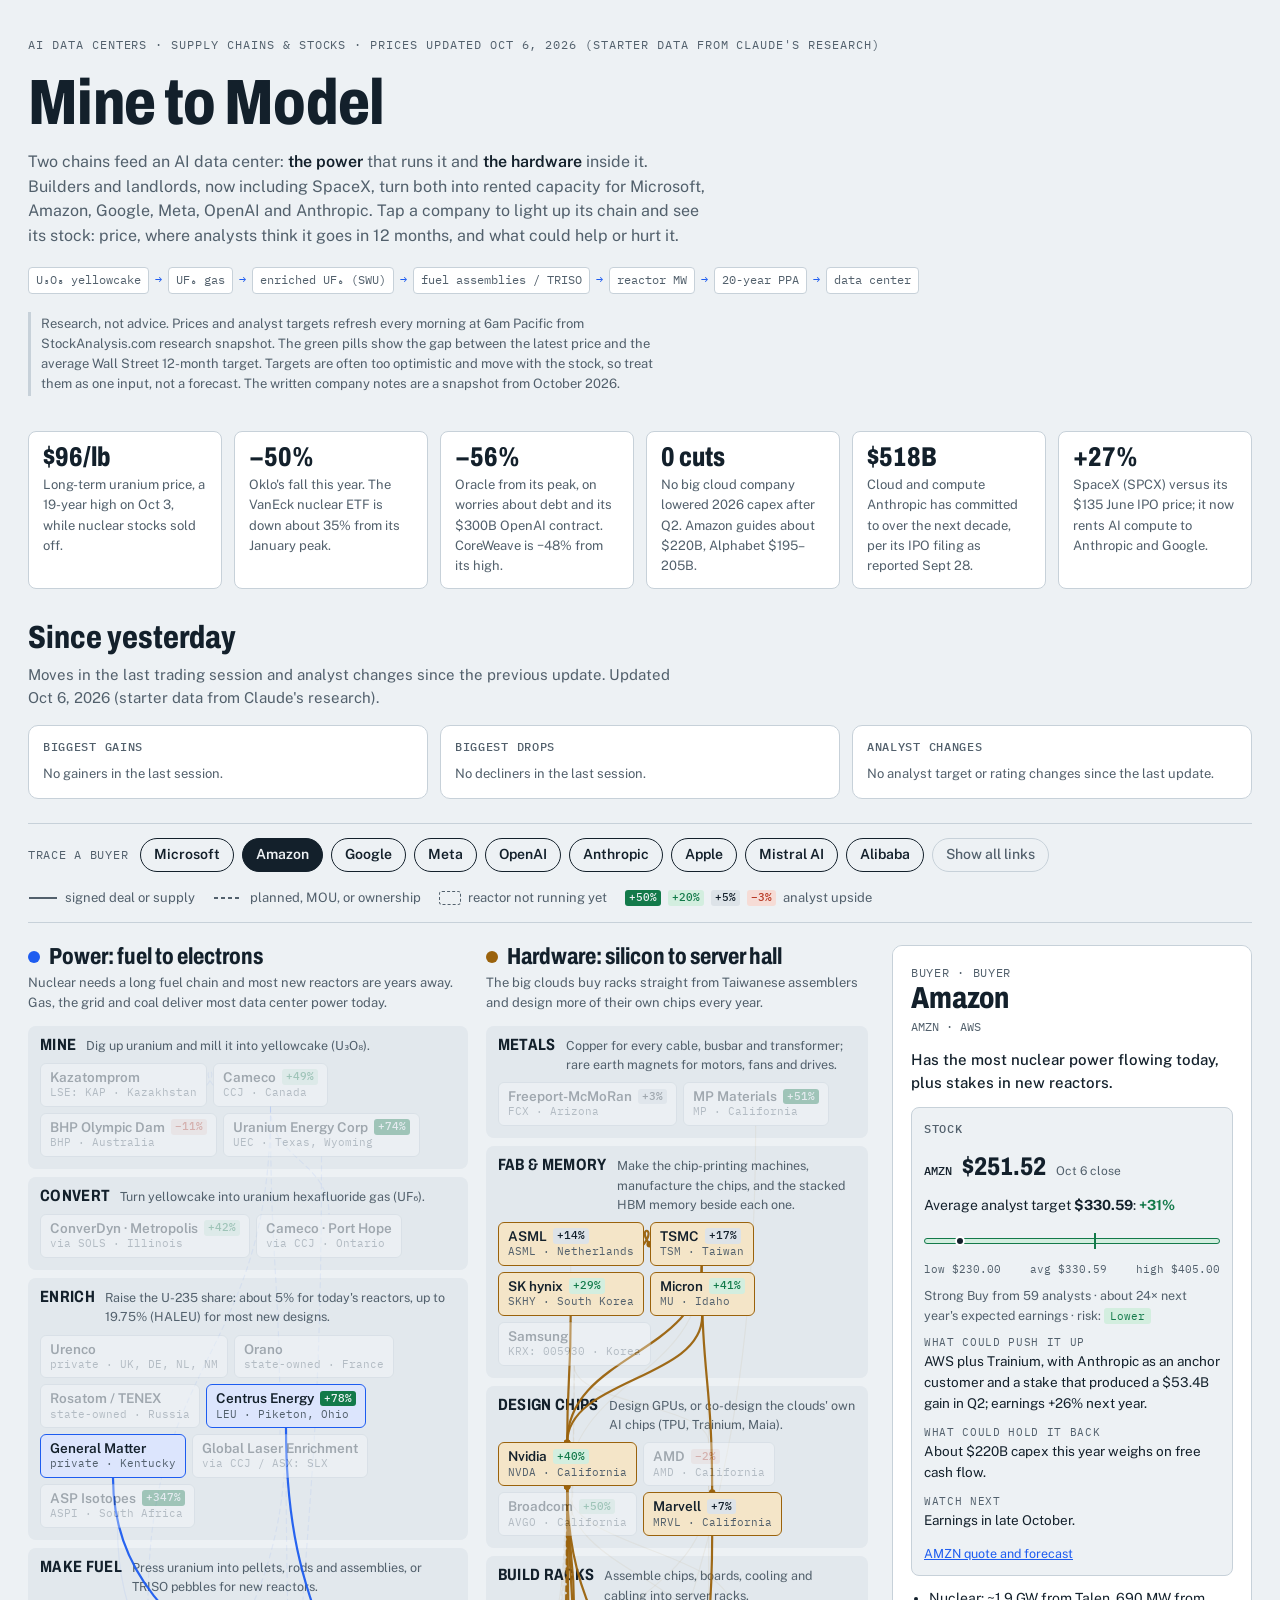
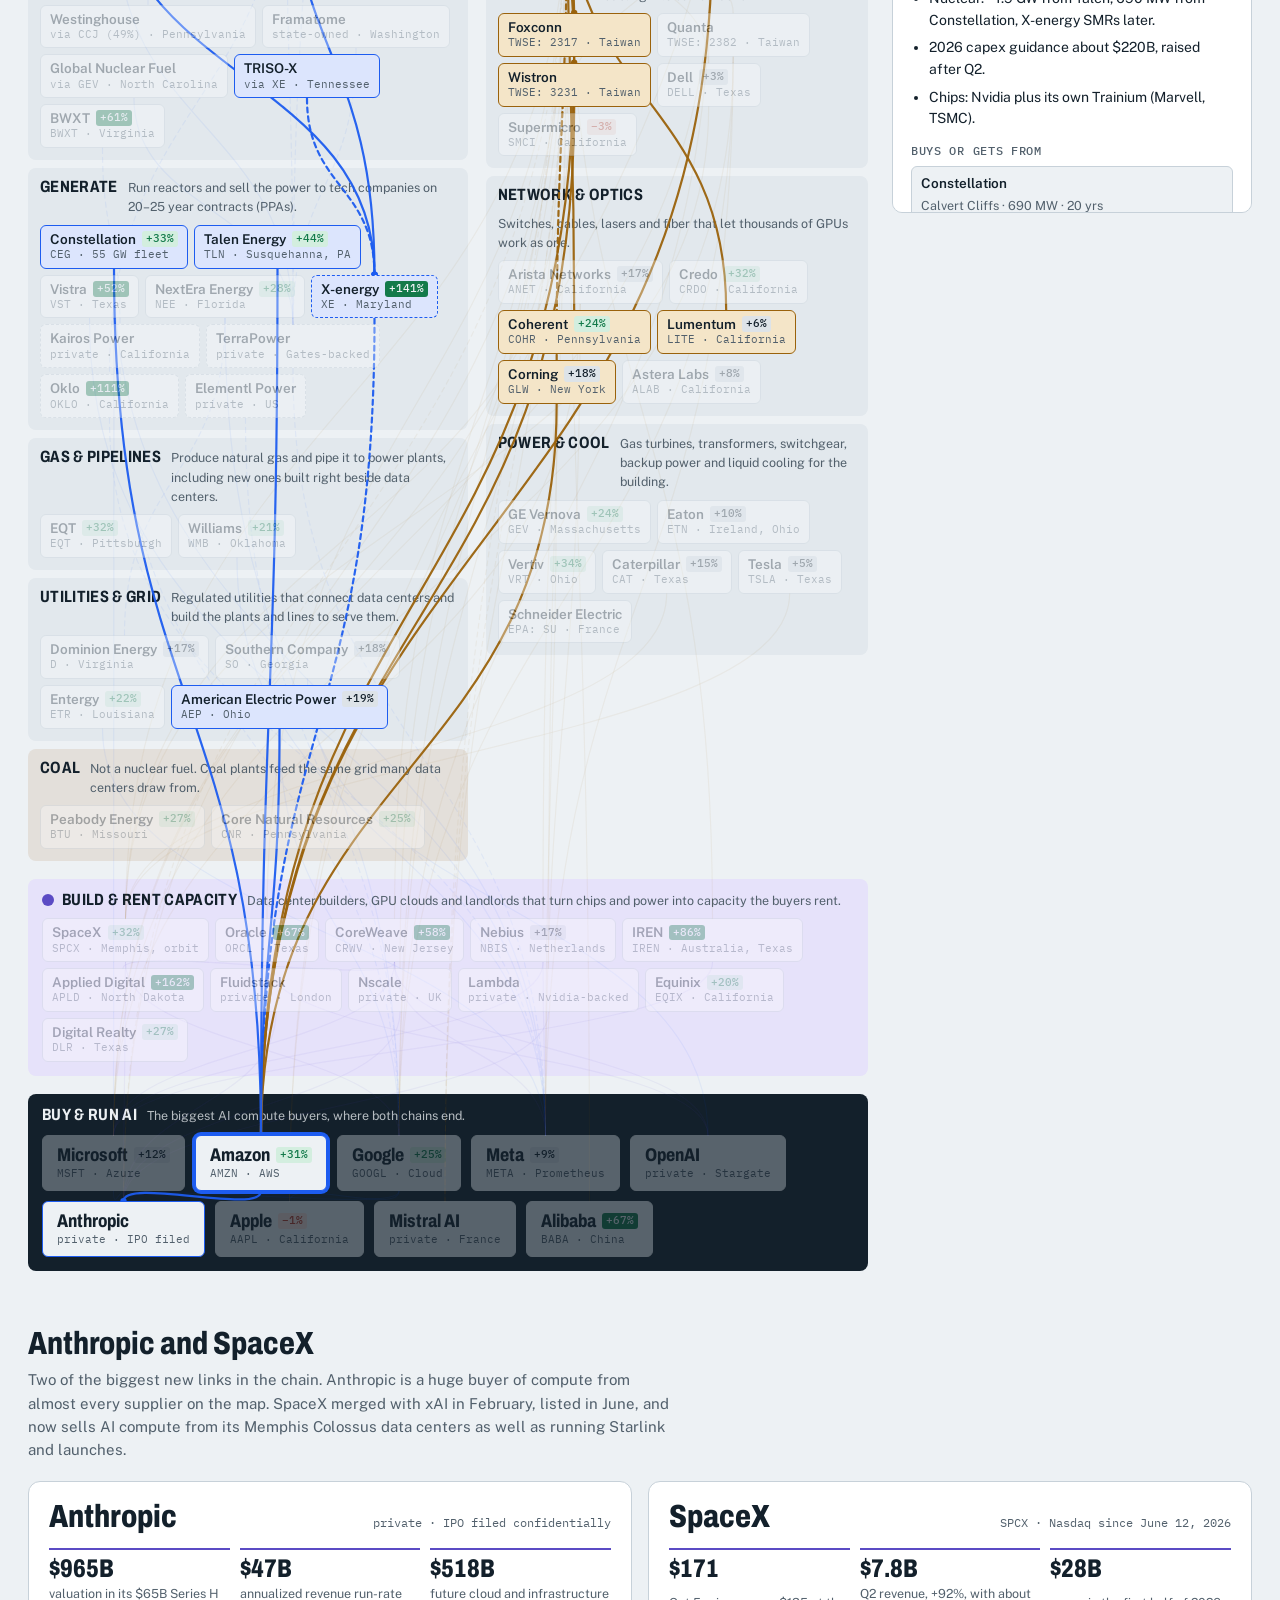
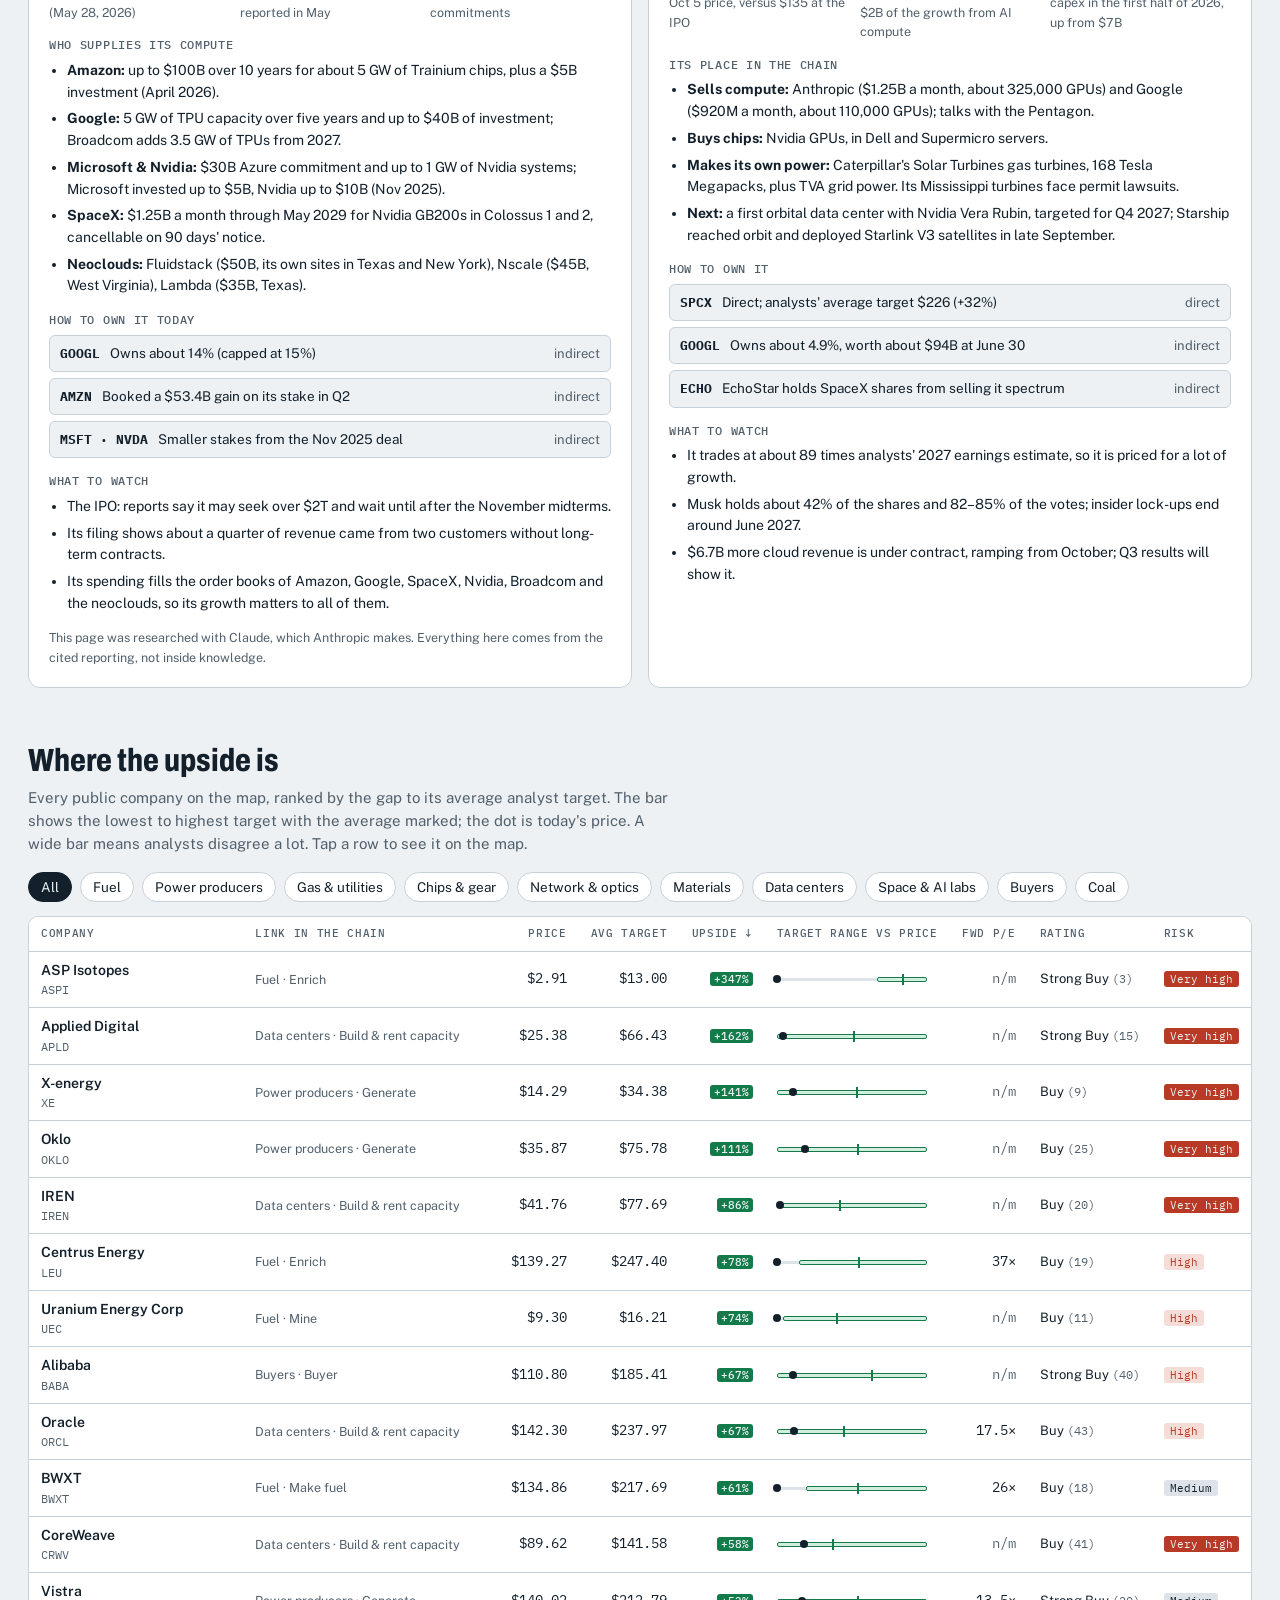
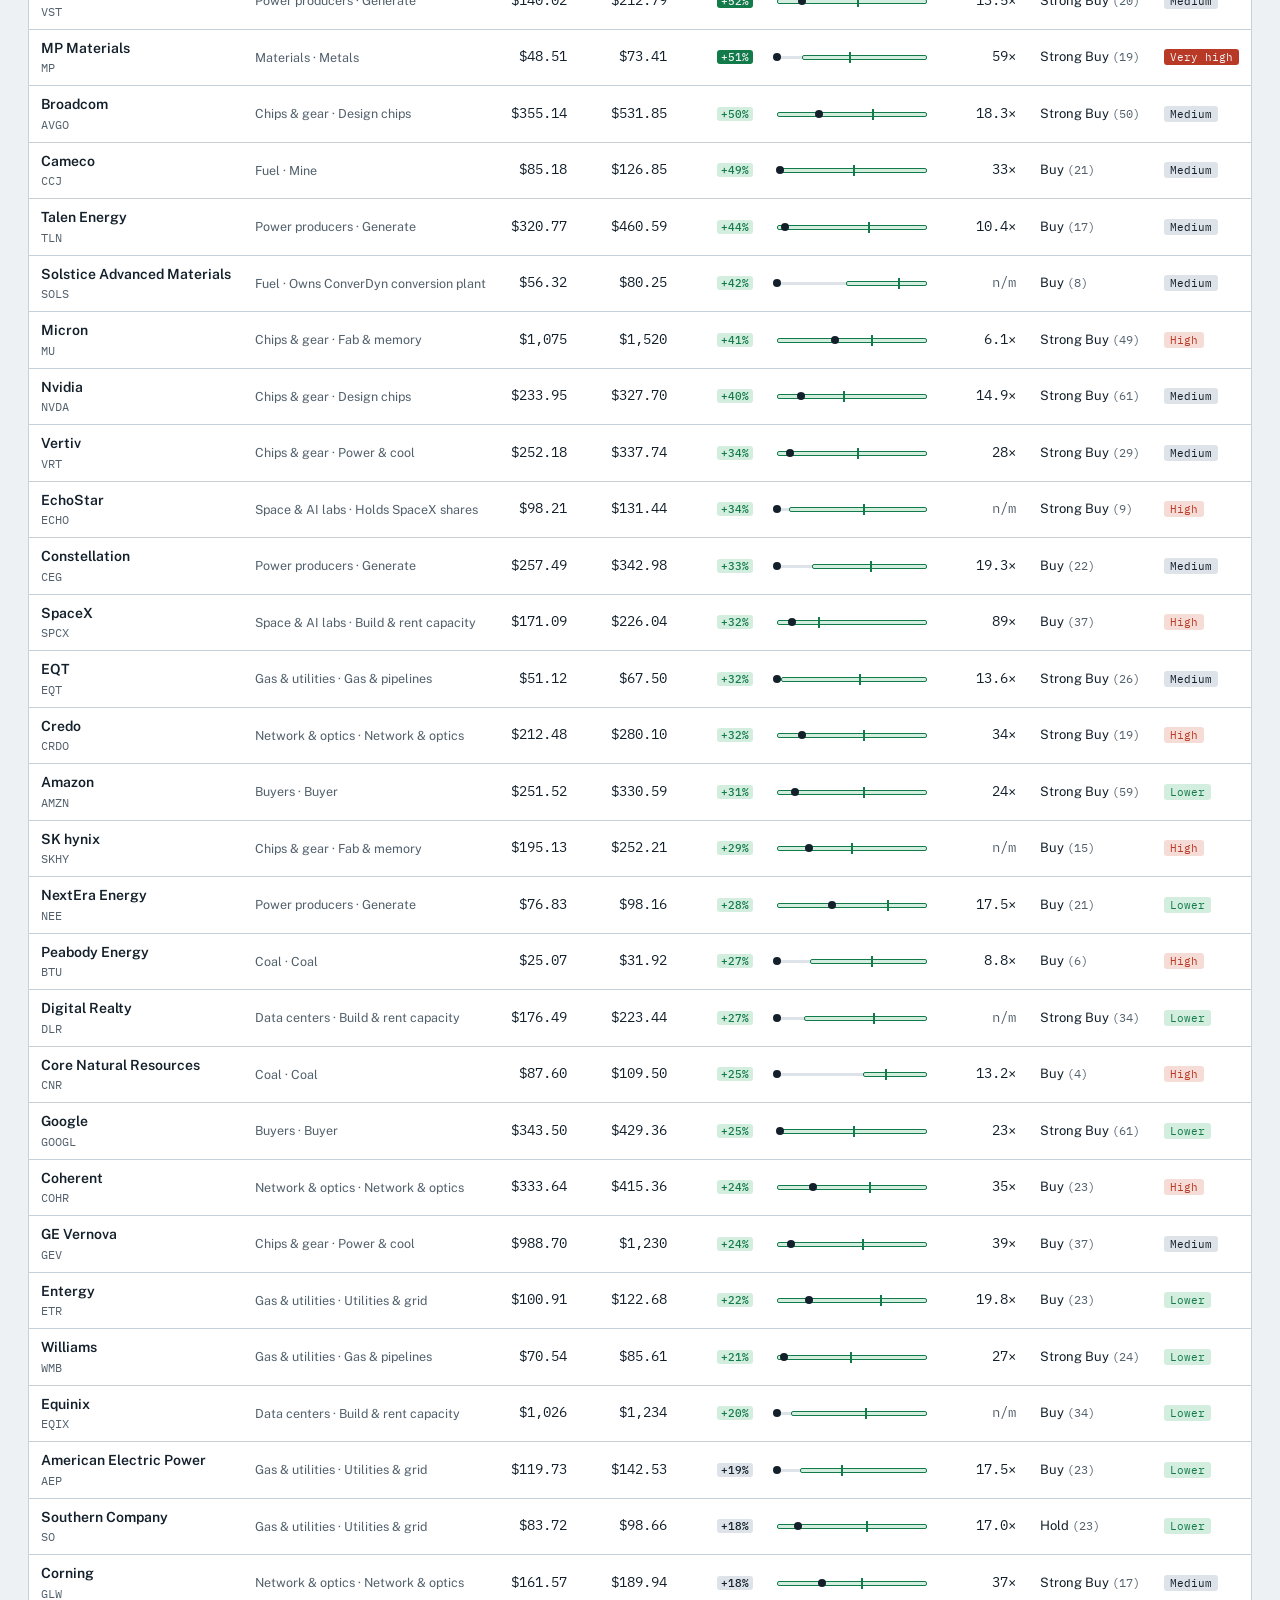
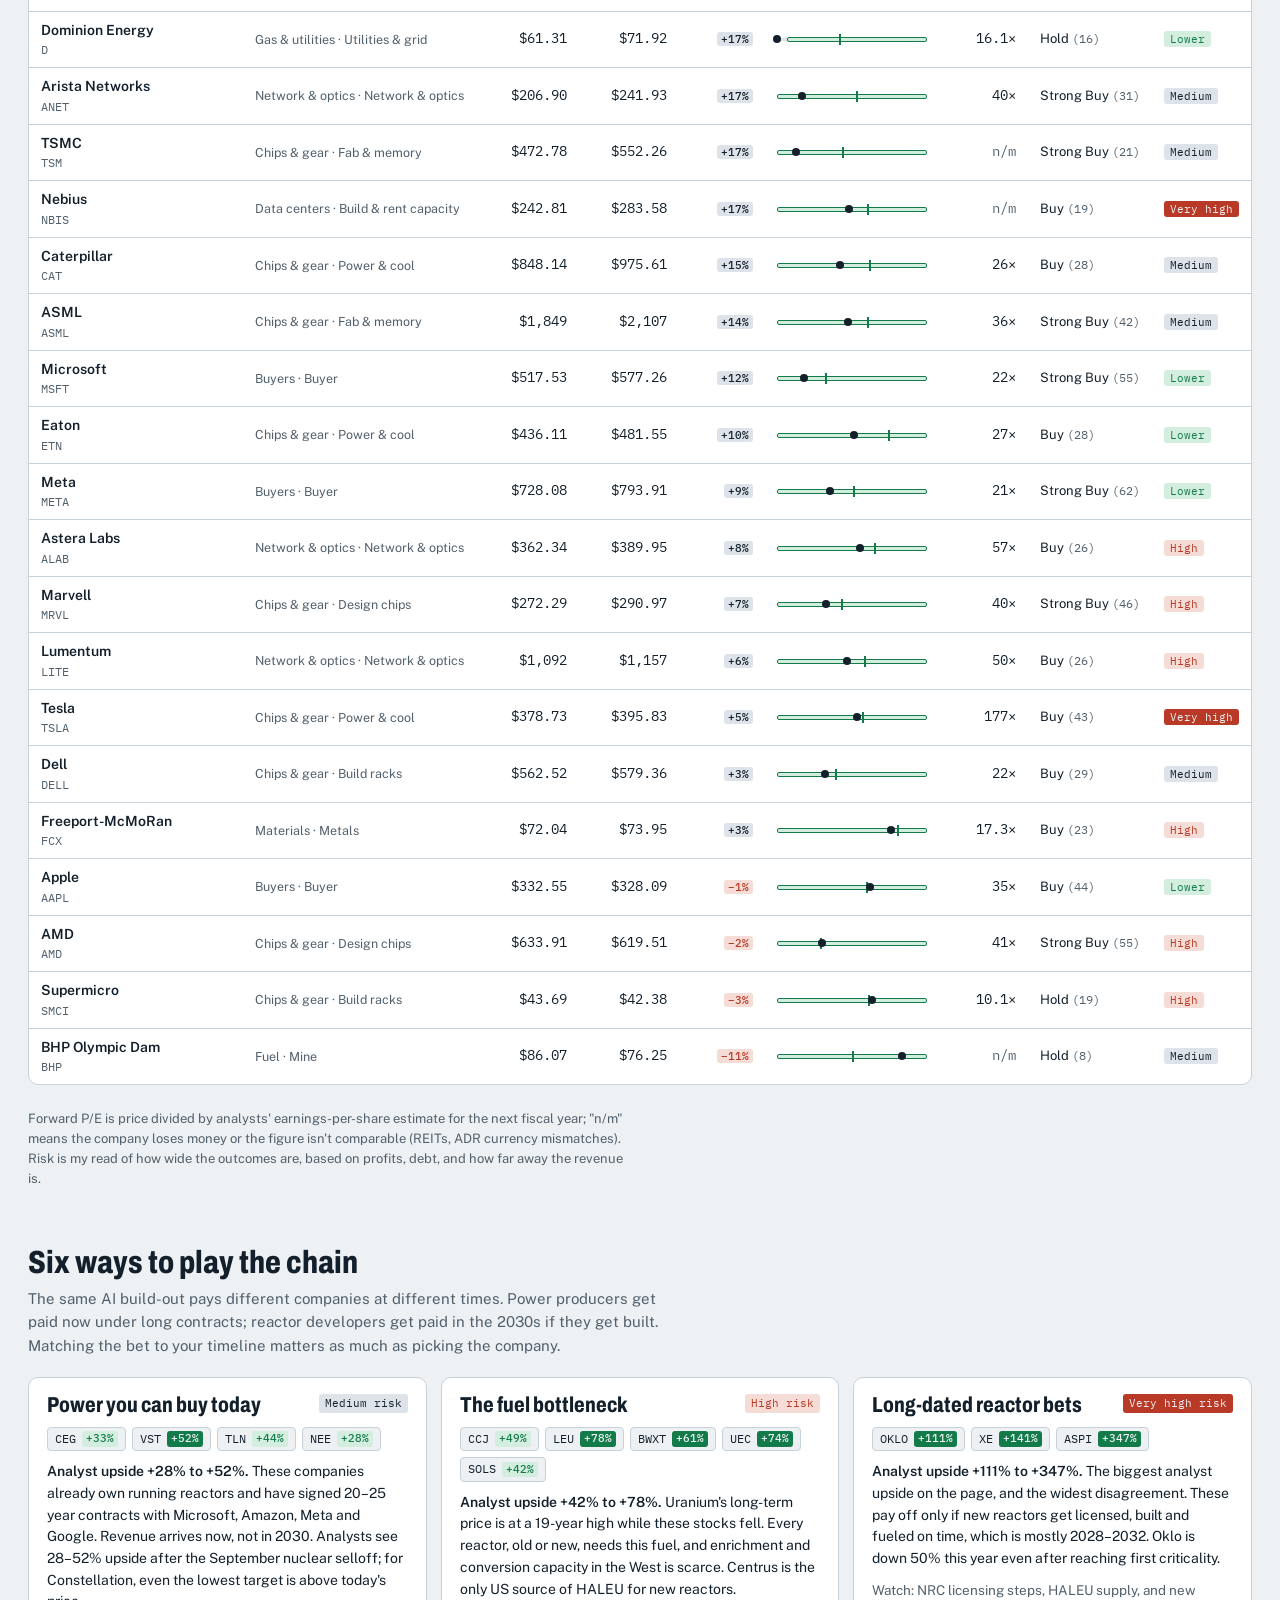
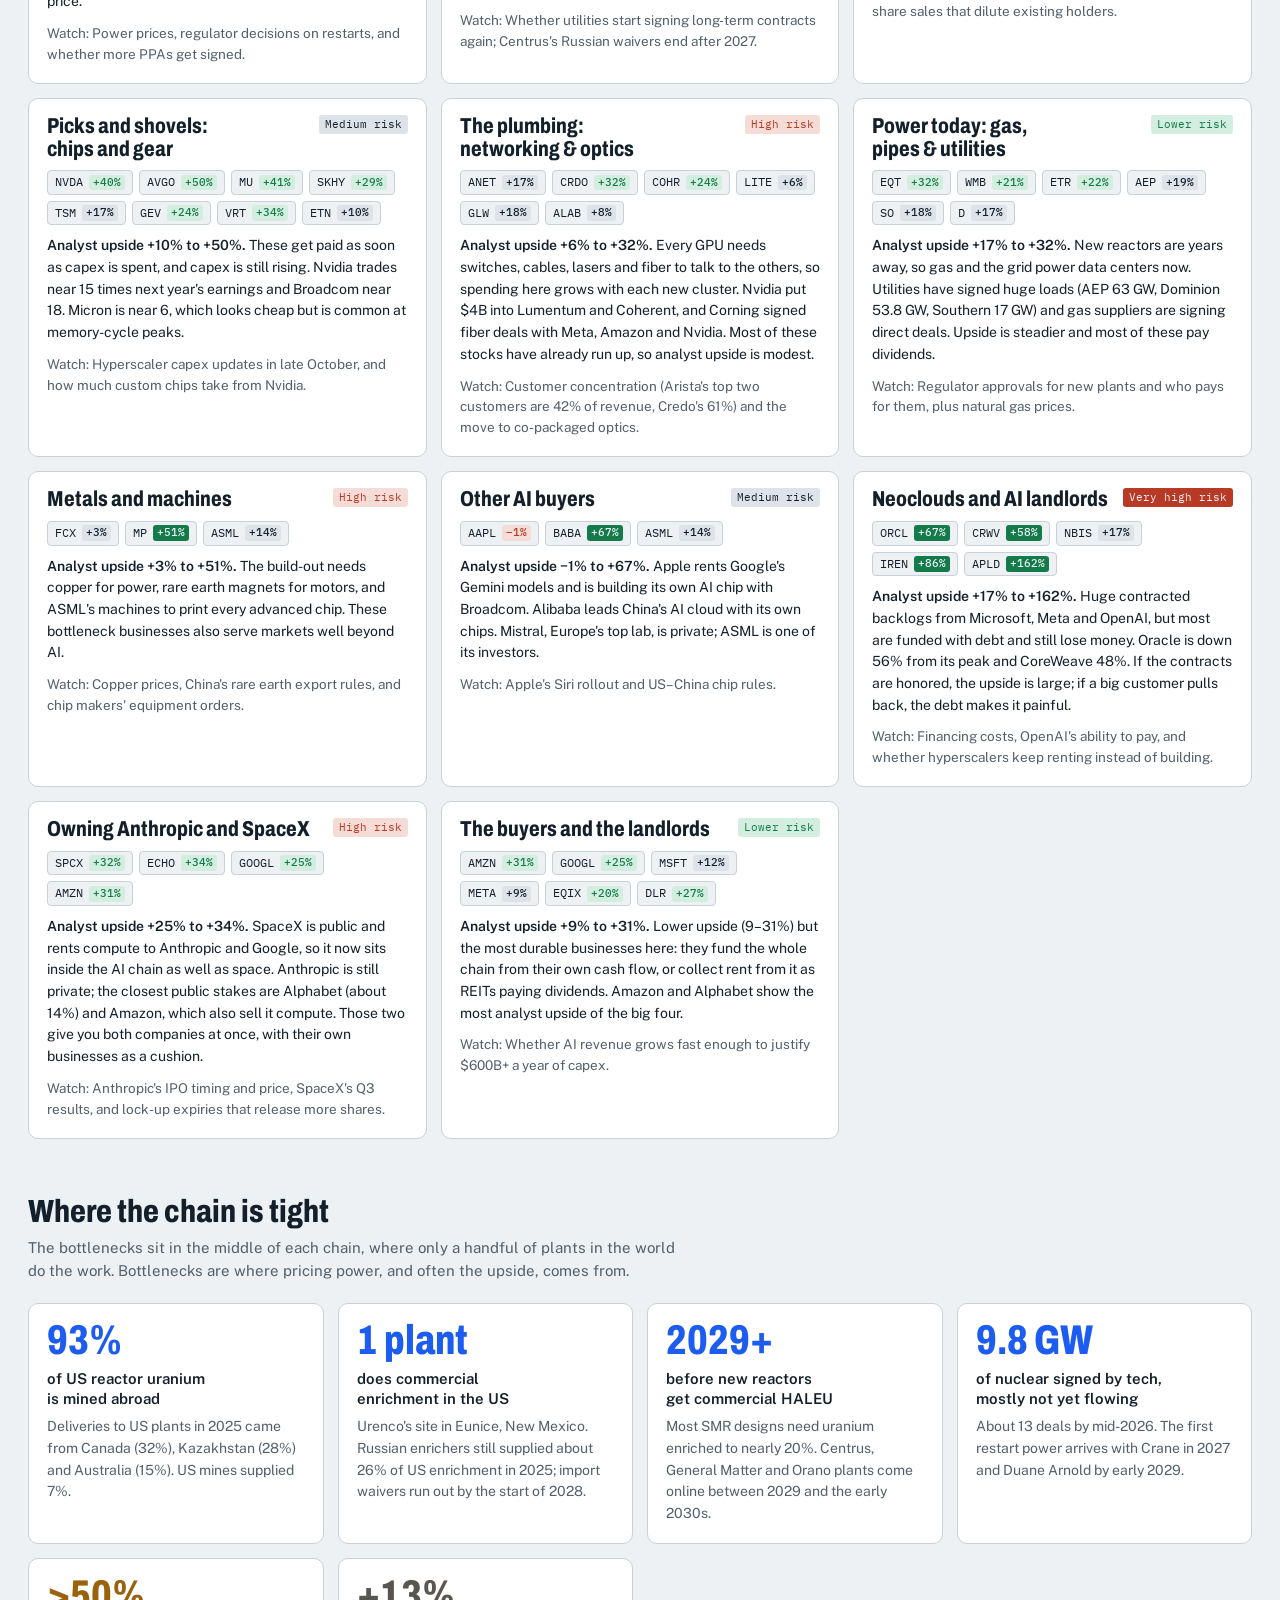
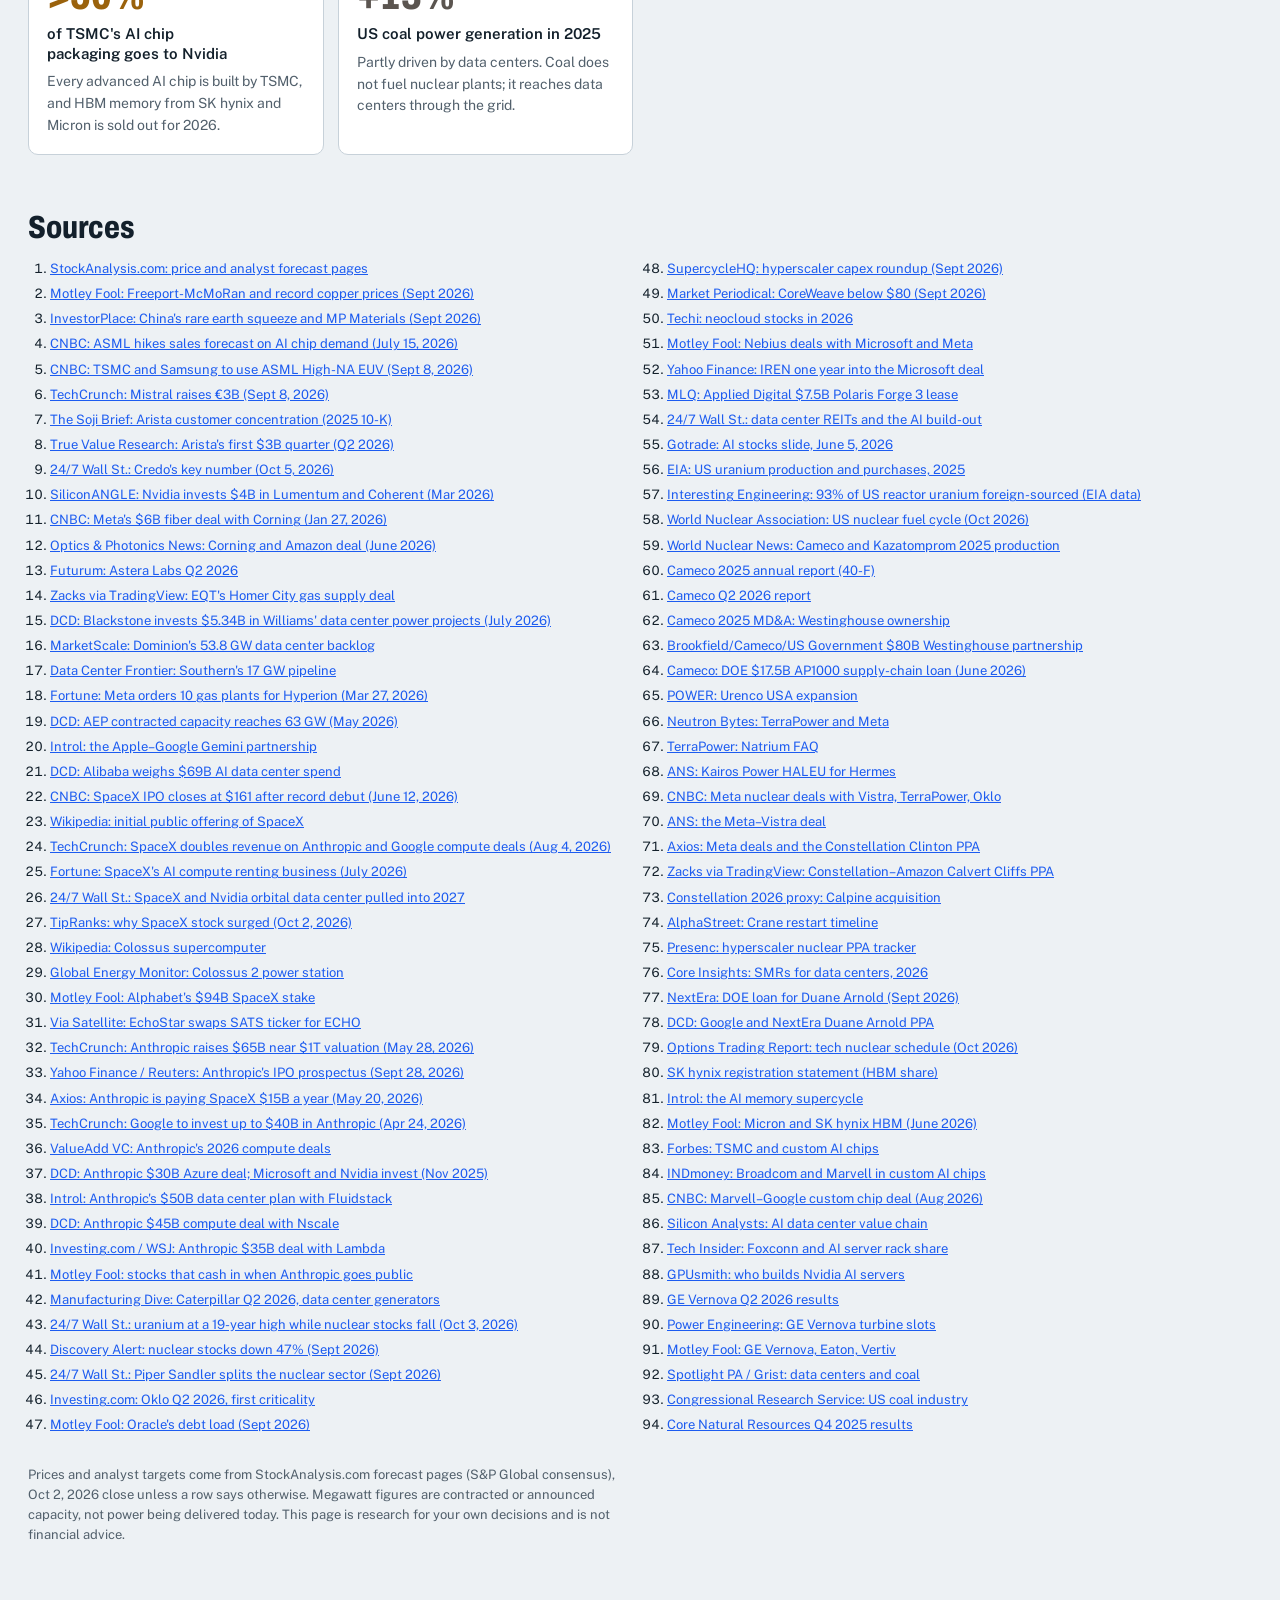
==== index.html @ 04c62490 "Add Mine to Model web app Replace the uploaded zip with the unpacked site, data files, daily update " ====
<!doctype html>
<html lang="en">
<head>
<meta charset="utf-8">
<meta name="viewport" content="width=device-width, initial-scale=1, viewport-fit=cover">
<meta name="description" content="Interactive map of the AI data center supply chain with daily stock prices and analyst targets.">
<title>Mine to Model</title>
<link rel="preconnect" href="https://fonts.googleapis.com">
<link rel="preconnect" href="https://fonts.gstatic.com" crossorigin>
<link rel="stylesheet" href="https://fonts.googleapis.com/css2?family=Archivo:wdth,wght@75..100,500..800&family=IBM+Plex+Mono:wght@400;500&family=Public+Sans:wght@400;500;600&display=swap">
<style>
/* Layout: two supply lanes (uranium → reactor, silicon → rack) feed a full-width band of data center builders, then the buyers; an inspector shows the selected company's role and stock; below, an upside table and themes. */
:root{
  --bg:#EDF1F4; --surface:#FFFFFF; --band:#E2E8ED; --ink:#13202B; --muted:#52606C; --rule:#C7D1D9;
  --atom:#1D5CF0; --atom-soft:#DCE5FD; --si:#9A620C; --si-soft:#F4E5C8; --coal:#5B5550; --coal-soft:#E3DFDA;
  --dc:#5B4BC4; --dc-soft:#E6E2FA;
  --pos:#137A4A; --pos-soft:#D3EEDF; --neg:#B83A26; --neg-soft:#F6DCD6; --flat:#DDE3E8;
  --dim:.32;
  --display:"Archivo","Arial Narrow",system-ui,sans-serif;
  --body:"Public Sans",system-ui,-apple-system,"Segoe UI",sans-serif;
  --mono:"IBM Plex Mono",ui-monospace,"SFMono-Regular",Menlo,monospace;
}
@media (prefers-color-scheme:dark){:root:not([data-theme="light"]){
  --bg:#0D141A; --surface:#151F28; --band:#1A2631; --ink:#E5ECF2; --muted:#92A2AF; --rule:#2B3946;
  --atom:#7099FF; --atom-soft:#1B2A4C; --si:#E2A64C; --si-soft:#3A2C15; --coal:#B8AFA6; --coal-soft:#2B2825;
  --dc:#A99CFF; --dc-soft:#272347;
  --pos:#4CC38A; --pos-soft:#163527; --neg:#F07A66; --neg-soft:#3D1F1A; --flat:#26323D;
  --dim:.28; color-scheme:dark }}
:root[data-theme="dark"]{
  --bg:#0D141A; --surface:#151F28; --band:#1A2631; --ink:#E5ECF2; --muted:#92A2AF; --rule:#2B3946;
  --atom:#7099FF; --atom-soft:#1B2A4C; --si:#E2A64C; --si-soft:#3A2C15; --coal:#B8AFA6; --coal-soft:#2B2825;
  --dc:#A99CFF; --dc-soft:#272347;
  --pos:#4CC38A; --pos-soft:#163527; --neg:#F07A66; --neg-soft:#3D1F1A; --flat:#26323D;
  --dim:.28; color-scheme:dark }

*{box-sizing:border-box}
[hidden]{display:none!important}
body{background:var(--bg);color:var(--ink);font-family:var(--body);font-size:15px;line-height:1.55}
.wrap{max-width:1360px;margin:0 auto;padding-inline:20px;padding-block:28px 64px}
h1,h2,h3{font-family:var(--display);font-stretch:78%;text-wrap:balance;margin:0;line-height:1.05}
a{color:var(--atom)}
button{font:inherit;color:inherit}
:focus-visible{outline:2px solid var(--atom);outline-offset:2px}
.num{font-family:var(--mono);font-variant-numeric:tabular-nums}

/* header */
.top{display:grid;gap:14px;max-width:900px}
.kicker{font-family:var(--mono);font-size:12px;letter-spacing:.08em;text-transform:uppercase;color:var(--muted)}
h1{font-size:clamp(2.4rem,6vw,4rem);font-weight:800;letter-spacing:-.01em}
.lede{margin:0;max-width:68ch;color:var(--muted);font-size:16px}
.lede b{color:var(--ink);font-weight:600}
.fuelpath{display:flex;flex-wrap:wrap;gap:6px;align-items:center;margin-top:4px;font-family:var(--mono);font-size:12px;color:var(--muted)}
.fuelpath span{background:var(--surface);border:1px solid var(--rule);border-radius:4px;padding:3px 7px;white-space:nowrap}
.fuelpath i{font-style:normal;color:var(--atom)}
.notice{margin-top:4px;font-size:13px;color:var(--muted);border-left:3px solid var(--rule);padding:2px 0 2px 10px;max-width:80ch}

/* setup strip */
.setup{display:grid;grid-template-columns:repeat(auto-fit,minmax(min(100%,190px),1fr));gap:12px;margin-top:22px}
.setup div{background:var(--surface);border:1px solid var(--rule);border-radius:8px;padding:12px 14px;display:grid;gap:4px;align-content:start}
.setup b{font-family:var(--display);font-stretch:75%;font-size:1.7rem;font-weight:800;line-height:1;font-variant-numeric:tabular-nums}
.setup span{font-size:13px;color:var(--muted)}

.controls{display:flex;flex-wrap:wrap;gap:16px 28px;align-items:center;margin-top:24px;padding-block:14px;border-top:1px solid var(--rule);border-bottom:1px solid var(--rule)}
.pick{display:flex;flex-wrap:wrap;gap:8px;align-items:center}
.pick .lbl{font-family:var(--mono);font-size:12px;text-transform:uppercase;letter-spacing:.06em;color:var(--muted);margin-right:4px}
.pick button{border:1px solid var(--ink);background:transparent;border-radius:999px;padding:5px 13px;cursor:pointer;font-weight:600;font-size:14px}
.pick button[aria-pressed="true"]{background:var(--ink);color:var(--bg)}
.pick button.clear{border-color:var(--rule);font-weight:500;color:var(--muted)}
.legend{display:flex;flex-wrap:wrap;gap:8px 18px;font-size:13px;color:var(--muted);align-items:center}
.legend span{display:inline-flex;align-items:center;gap:7px}
.legend svg{flex:none}
.legend .fut{width:22px;height:14px;border:1.5px dashed var(--muted);border-radius:3px}

/* upside pill */
.up{font-family:var(--mono);font-size:10.5px;font-weight:500;border-radius:3px;padding:0 4px;line-height:1.5;white-space:nowrap;font-variant-numeric:tabular-nums}
.up.hi{background:var(--pos);color:var(--bg)}
.up.mid{background:var(--pos-soft);color:var(--pos)}
.up.lo{background:var(--flat);color:var(--ink)}
.up.neg{background:var(--neg-soft);color:var(--neg)}
.up.pv{background:transparent;color:var(--muted);border:1px solid var(--rule)}

/* main grid */
.stage{display:grid;grid-template-columns:minmax(0,1fr) 360px;gap:24px;margin-top:22px;align-items:start}
.map{position:relative;display:grid;grid-template-columns:minmax(0,1.15fr) minmax(0,1fr);gap:18px;min-width:0}
.map svg.links{position:absolute;inset:0;width:100%;height:100%;z-index:1;pointer-events:none;overflow:visible}
.lane{display:grid;gap:8px;align-content:start;min-width:0}
.lanehead{display:grid;gap:4px;padding-bottom:4px}
.lanehead h2{font-size:1.45rem;font-weight:750;display:flex;gap:9px;align-items:center}
.lanehead h2 .sw{width:12px;height:12px;border-radius:50%;flex:none}
.lane.power .sw{background:var(--atom)} .lane.hw .sw{background:var(--si)}
.lanehead p{margin:0;font-size:13px;color:var(--muted);max-width:60ch}
.band{background:var(--band);border-radius:8px;padding:10px 12px 12px;display:grid;gap:8px}
.bandhead{display:flex;gap:10px;align-items:baseline;flex-wrap:wrap}
.bandhead h3{font-size:1.02rem;font-weight:700;letter-spacing:.02em;text-transform:uppercase}
.bandhead p{margin:0;font-size:12.5px;color:var(--muted);flex:1 1 220px;min-width:0}
.chips{display:flex;flex-wrap:wrap;gap:6px}
.chip{position:relative;z-index:2;display:inline-flex;flex-direction:column;align-items:flex-start;gap:1px;text-align:left;cursor:pointer;
  background:var(--surface);border:1.5px solid var(--rule);border-radius:6px;padding:5px 9px 6px;min-width:0;transition:opacity .2s,border-color .2s,background .2s}
.chip .nm{display:flex;gap:6px;align-items:center}
.chip .cn{font-weight:600;font-size:13.5px;line-height:1.2}
.chip .ct{font-family:var(--mono);font-size:10.5px;color:var(--muted);line-height:1.3}
.chip.future{border-style:dashed}
.chip:hover{border-color:var(--ink)}
.map.has-sel .chip:not(.on){opacity:var(--dim)}
.lane.power .chip.on{border-color:var(--atom);background:var(--atom-soft)}
.lane.hw .chip.on{border-color:var(--si);background:var(--si-soft)}
.band.coal .chip.on{border-color:var(--coal);background:var(--coal-soft)}
.dcband .chip.on{border-color:var(--dc);background:var(--dc-soft)}
.chip.sel{box-shadow:0 0 0 3px var(--ink)}
.band.coal{background:var(--coal-soft)}
.dcband{grid-column:1/-1;background:var(--dc-soft);border-radius:8px;padding:12px 14px 14px;display:grid;gap:8px}
.dcband .bandhead h3 .sw{display:inline-block;width:12px;height:12px;border-radius:50%;background:var(--dc);margin-right:8px;vertical-align:-1px}
.buyers{grid-column:1/-1;background:var(--ink);color:var(--bg);border-radius:8px;padding:12px 14px 14px;display:grid;gap:10px}
.buyers .bandhead p{color:inherit;opacity:.75}
.buyers .chips{gap:10px}
.buyers .chip{background:var(--bg);border-color:var(--bg);color:var(--ink);padding:8px 14px 9px}
.buyers .chip .cn{font-family:var(--display);font-stretch:80%;font-size:1.15rem;font-weight:750}
.buyers .chip.on{background:var(--bg);border-color:var(--atom)}
.buyers .chip.sel{box-shadow:0 0 0 3px var(--atom)}

/* inspector */
.inspector{position:sticky;top:calc(env(safe-area-inset-top,0px) + 16px);background:var(--surface);border:1px solid var(--rule);border-radius:10px;padding:18px 18px 20px;display:grid;gap:12px;max-height:calc(100vh - 32px);overflow:auto}
.eyebrow{font-family:var(--mono);font-size:11.5px;letter-spacing:.06em;text-transform:uppercase;color:var(--muted)}
.inspector h2{font-size:1.9rem;font-weight:780}
.inspector .where{font-family:var(--mono);font-size:12px;color:var(--muted);margin-top:4px}
.inspector .role{margin:0;font-size:15px;font-weight:500}
.inspector ul.facts{margin:0;padding-left:18px;display:grid;gap:6px;font-size:14px}
.inspector h4{margin:0 0 6px;font-family:var(--mono);font-size:11.5px;letter-spacing:.06em;text-transform:uppercase;color:var(--muted);font-weight:500}
.rel{display:grid;gap:6px}
.rel button{display:grid;grid-template-columns:auto 1fr;gap:2px 8px;text-align:left;background:var(--bg);border:1px solid var(--rule);border-radius:6px;padding:6px 9px;cursor:pointer;font-size:13.5px}
.rel button:hover{border-color:var(--ink)}
.rel button b{font-weight:600}
.rel button span{grid-column:1/-1;color:var(--muted);font-size:12.5px}
.rel .none{font-size:13px;color:var(--muted);margin:0}
.srcs{font-size:12.5px;display:flex;flex-wrap:wrap;gap:4px 12px}
.sheetbar{display:none}
.body{display:grid;gap:12px}

.stock{border:1px solid var(--rule);border-radius:8px;padding:12px;display:grid;gap:9px;background:var(--bg)}
.stock .row1{display:flex;flex-wrap:wrap;align-items:baseline;gap:4px 10px}
.stock .tk{font-family:var(--mono);font-size:12px;font-weight:500}
.stock .px{font-family:var(--display);font-stretch:80%;font-size:1.6rem;font-weight:780;font-variant-numeric:tabular-nums}
.stock .dt{font-size:12px;color:var(--muted)}
.stock .tgt{font-size:14px}
.stock .tgt b.p{color:var(--pos)} .stock .tgt b.n{color:var(--neg)}
.stock .meta{font-size:12.5px;color:var(--muted)}
.stock dl{margin:0;display:grid;gap:6px;font-size:13.5px}
.stock dt{font-family:var(--mono);font-size:11px;letter-spacing:.06em;text-transform:uppercase;color:var(--muted)}
.stock dd{margin:0 0 4px}
.stock .priv{font-size:13.5px;margin:0}

/* range bar */
.rb{position:relative;height:30px}
.rb .track{position:absolute;left:0;right:0;top:12px;height:6px;border-radius:3px;background:var(--flat)}
.rb .span{position:absolute;top:12px;height:6px;border-radius:3px;background:var(--pos-soft);border:1px solid var(--pos)}
.rb .avg{position:absolute;top:7px;width:2px;height:16px;background:var(--pos)}
.rb .dot{position:absolute;top:10px;width:10px;height:10px;border-radius:50%;background:var(--ink);border:2px solid var(--surface);transform:translateX(-5px)}
.rb .lab{position:absolute;top:21px;font-family:var(--mono);font-size:10px;color:var(--muted);white-space:nowrap}
.rbl{display:flex;justify-content:space-between;font-family:var(--mono);font-size:10.5px;color:var(--muted);margin-top:-4px}

/* upside section */
section.block{margin-top:56px}
section.block>h2{font-size:2rem;font-weight:780}
section.block>p.sub{margin:8px 0 0;color:var(--muted);max-width:72ch}
.filters{display:flex;flex-wrap:wrap;gap:8px;margin-top:16px}
.filters button{border:1px solid var(--rule);background:var(--surface);border-radius:999px;padding:4px 12px;font-size:13.5px;cursor:pointer}
.filters button[aria-pressed="true"]{background:var(--ink);color:var(--bg);border-color:var(--ink)}
.tablewrap{overflow-x:auto;margin-top:14px;border:1px solid var(--rule);border-radius:10px;background:var(--surface)}
table{border-collapse:collapse;width:100%;min-width:860px;font-size:14px}
th,td{padding:8px 12px;text-align:left;border-bottom:1px solid var(--rule);vertical-align:middle}
th{font-family:var(--mono);font-size:11px;letter-spacing:.06em;text-transform:uppercase;color:var(--muted);font-weight:500;background:var(--surface);position:sticky;top:0}
th button{all:unset;cursor:pointer;color:inherit}
th button:focus-visible{outline:2px solid var(--atom)}
th button[aria-sort]::after{content:" ↓"}
tbody tr{cursor:pointer}
tbody tr:hover{background:var(--bg)}
tbody tr:last-child td{border-bottom:0}
td.r,th.r{text-align:right}
td .co{font-weight:600}
td .tkc{font-family:var(--mono);font-size:11.5px;color:var(--muted)}
td .lk{font-size:12.5px;color:var(--muted)}
td .stale{font-size:11px;color:var(--neg)}
.minirb{position:relative;width:150px;height:14px}
.minirb .track{position:absolute;left:0;right:0;top:6px;height:3px;background:var(--flat);border-radius:2px}
.minirb .span{position:absolute;top:5px;height:5px;background:var(--pos-soft);border:1px solid var(--pos);border-radius:2px}
.minirb .avg{position:absolute;top:2px;width:2px;height:11px;background:var(--pos)}
.minirb .dot{position:absolute;top:3px;width:8px;height:8px;border-radius:50%;background:var(--ink);transform:translateX(-4px)}
.risk{font-family:var(--mono);font-size:11px;border-radius:3px;padding:1px 6px;white-space:nowrap}
.risk.r1{background:var(--pos-soft);color:var(--pos)}
.risk.r2{background:var(--flat);color:var(--ink)}
.risk.r3{background:var(--neg-soft);color:var(--neg)}
.risk.r4{background:var(--neg);color:var(--bg)}

.themes{display:grid;grid-template-columns:repeat(auto-fit,minmax(min(100%,330px),1fr));gap:14px;margin-top:20px}
.theme{background:var(--surface);border:1px solid var(--rule);border-radius:10px;padding:16px 18px 18px;display:grid;gap:10px;align-content:start}
.theme .hd{display:flex;justify-content:space-between;gap:10px;align-items:flex-start}
.theme h3{font-size:1.35rem;font-weight:760}
.theme .tks{display:flex;flex-wrap:wrap;gap:6px}
.theme .tks button{font-family:var(--mono);font-size:12px;border:1px solid var(--rule);background:var(--bg);border-radius:4px;padding:2px 7px;cursor:pointer;display:inline-flex;gap:6px;align-items:center}
.theme p{margin:0;font-size:14px}
.theme p.watch{color:var(--muted);font-size:13.5px}
.theme p b{font-weight:600}

.cards{display:grid;grid-template-columns:repeat(auto-fit,minmax(min(100%,270px),1fr));gap:14px;margin-top:20px}
.card{background:var(--surface);border:1px solid var(--rule);border-radius:10px;padding:16px 18px 18px;display:grid;gap:8px;align-content:start}
.card .fig{font-family:var(--display);font-stretch:75%;font-weight:800;font-size:2.6rem;line-height:1;font-variant-numeric:tabular-nums}
.card.p .fig{color:var(--atom)} .card.h .fig{color:var(--si)} .card.c .fig{color:var(--coal)}
.card h3{font-family:var(--body);font-stretch:100%;font-size:15px;font-weight:600;line-height:1.3}
.card p{margin:0;font-size:14px;color:var(--muted)}
.sources ol{margin:14px 0 0;padding-left:22px;columns:2 340px;column-gap:32px;font-size:13px}
.sources li{break-inside:avoid;margin-bottom:5px}
.foot{margin-top:24px;font-size:13px;color:var(--muted);max-width:76ch}

.labs{display:grid;grid-template-columns:repeat(auto-fit,minmax(min(100%,420px),1fr));gap:16px;margin-top:20px}
.lab{background:var(--surface);border:1px solid var(--rule);border-radius:12px;padding:18px 20px 20px;display:grid;gap:14px;align-content:start}
.lab .hd{display:flex;justify-content:space-between;align-items:baseline;gap:12px;flex-wrap:wrap}
.lab h3{font-size:2rem;font-weight:800}
.lab .tag{font-family:var(--mono);font-size:12px;color:var(--muted)}
.lab .stats{display:grid;grid-template-columns:repeat(auto-fit,minmax(120px,1fr));gap:10px}
.lab .stats div{border-top:2px solid var(--dc);padding-top:6px;display:grid;gap:2px}
.lab .stats b{font-family:var(--display);font-stretch:75%;font-size:1.6rem;font-weight:800;line-height:1;font-variant-numeric:tabular-nums}
.lab .stats span{font-size:12.5px;color:var(--muted)}
.lab h4{margin:0 0 6px;font-family:var(--mono);font-size:11.5px;letter-spacing:.06em;text-transform:uppercase;color:var(--muted);font-weight:500}
.lab ul{margin:0;padding-left:18px;display:grid;gap:5px;font-size:14px}
.lab .own{display:grid;gap:6px}
.lab .own button{display:grid;grid-template-columns:auto 1fr auto;gap:2px 10px;align-items:baseline;text-align:left;background:var(--bg);border:1px solid var(--rule);border-radius:6px;padding:7px 10px;cursor:pointer;font-size:13.5px}
.lab .own button:hover{border-color:var(--ink)}
.lab .own button b{font-family:var(--mono);font-size:12.5px}
.lab .own button span.d{color:var(--muted);font-size:13px}
.lab p.disc{margin:0;font-size:12.5px;color:var(--muted)}

.today{display:grid;grid-template-columns:repeat(auto-fit,minmax(min(100%,240px),1fr));gap:12px;margin-top:16px}
.tcol{background:var(--surface);border:1px solid var(--rule);border-radius:10px;padding:12px 14px 14px;display:grid;gap:8px;align-content:start}
.tcol h4{margin:0;font-family:var(--mono);font-size:11.5px;letter-spacing:.06em;text-transform:uppercase;color:var(--muted);font-weight:500}
.tcol ol{list-style:none;margin:0;padding:0;display:grid;gap:4px}
.tcol li button{all:unset;cursor:pointer;display:flex;justify-content:space-between;gap:10px;width:100%;font-size:14px;padding:3px 0;border-bottom:1px solid var(--rule)}
.tcol li button:focus-visible{outline:2px solid var(--atom)}
.tcol li .tkc{font-family:var(--mono);font-size:11.5px;color:var(--muted)}
.tcol li .v{font-family:var(--mono);font-variant-numeric:tabular-nums;font-size:13px;white-space:nowrap}
.tcol li .v.p{color:var(--pos)} .tcol li .v.n{color:var(--neg)}
.tcol .empty{font-size:13px;color:var(--muted);margin:0}
.authbar{display:flex;flex-wrap:wrap;gap:8px 12px;align-items:center;font-size:13.5px;margin-left:auto}
.authbar form{display:flex;flex-wrap:wrap;gap:8px;align-items:center}
.authbar label{font-family:var(--mono);font-size:12px;text-transform:uppercase;letter-spacing:.06em;color:var(--muted)}
.authbar input{font:inherit;padding:5px 9px;border:1px solid var(--rule);border-radius:6px;background:var(--surface);color:var(--ink);min-width:0;width:220px;max-width:100%}
.authbar button,.wl button{font:inherit;font-size:13.5px;border:1px solid var(--ink);background:transparent;border-radius:999px;padding:4px 12px;cursor:pointer}
.authmsg{font-size:12.5px;color:var(--muted)}
.star{color:var(--si);font-size:12px;line-height:1}
.wl{border:1px solid var(--rule);border-radius:8px;padding:12px;display:grid;gap:8px;background:var(--bg)}
.wl h4{margin:0}
.wl label{font-size:12.5px;color:var(--muted)}
.wl input,.wl textarea{font:inherit;font-size:14px;padding:6px 9px;border:1px solid var(--rule);border-radius:6px;background:var(--surface);color:var(--ink);width:100%}
.wl .wltog[aria-pressed="true"]{background:var(--ink);color:var(--bg)}
.wlrow{display:flex;gap:10px;align-items:center}

@media (max-width:1079px){
  .stage{grid-template-columns:minmax(0,1fr)}
  .wrap{padding-bottom:44vh}
  .inspector{position:fixed;left:0;right:0;bottom:0;top:auto;z-index:30;border-radius:14px 14px 0 0;border-bottom:0;
    max-height:42vh;padding:12px 18px calc(18px + env(safe-area-inset-bottom,0px));box-shadow:0 -8px 30px rgba(0,0,0,.18)}
  .inspector.min{max-height:none;overflow:hidden}
  .inspector.min .body{display:none}
  .sheetbar{display:flex;justify-content:space-between;align-items:center;gap:12px}
  .sheetbar button{border:1px solid var(--rule);background:var(--bg);border-radius:999px;padding:3px 11px;font-size:12.5px;cursor:pointer}
  .inspector h2{font-size:1.5rem}
}
@media (max-width:760px){
  .map{grid-template-columns:minmax(0,1fr)}
  .wrap{padding-inline:16px}
}
@media (prefers-reduced-motion:reduce){.chip{transition:none}}
</style>

</head>
<body>
<div class="wrap">
  <header class="top">
    <div class="kicker">AI data centers · supply chains &amp; stocks · prices as of Oct 2–6, 2026 closes</div>
    <h1>Mine to Model</h1>
    <p class="lede">Two chains feed an AI data center: <b>the power</b> that runs it and <b>the hardware</b> inside it. Builders and landlords, now including SpaceX, turn both into rented capacity for Microsoft, Amazon, Google, Meta, OpenAI and Anthropic. Tap a company to light up its chain and see its stock: price, where analysts think it goes in 12 months, and what could help or hurt it.</p>
    <div class="fuelpath" aria-label="How uranium becomes data center power">
      <span>U₃O₈ yellowcake</span><i>→</i><span>UF₆ gas</span><i>→</i><span>enriched UF₆ (SWU)</span><i>→</i><span>fuel assemblies / TRISO</span><i>→</i><span>reactor MW</span><i>→</i><span>20-year PPA</span><i>→</i><span>data center</span>
    </div>
    <p class="notice" id="notice">Research, not advice. The green pills show the gap between the Oct 2 price and the average Wall Street 12-month price target. Analyst targets are often too optimistic and move with the stock, so treat them as one input, not a forecast.</p>
  </header>

  <div class="setup" aria-label="Market setup">
    <div><b class="num">$96/lb</b><span>Long-term uranium price, a 19-year high on Oct 3, while nuclear stocks sold off.</span></div>
    <div><b class="num">−50%</b><span>Oklo's fall this year. The VanEck nuclear ETF is down about 35% from its January peak.</span></div>
    <div><b class="num">−56%</b><span>Oracle from its peak, on worries about debt and its $300B OpenAI contract. CoreWeave is −48% from its high.</span></div>
    <div><b class="num">0 cuts</b><span>No big cloud company lowered 2026 capex after Q2. Amazon guides about $220B, Alphabet $195–205B.</span></div>
    <div><b class="num">$518B</b><span>Cloud and compute Anthropic has committed to over the next decade, per its IPO filing as reported Sept 28.</span></div>
    <div><b class="num">+27%</b><span>SpaceX (SPCX) versus its $135 June IPO price; it now rents AI compute to Anthropic and Google.</span></div>
  </div>

  <section class="block" id="today" hidden style="margin-top:32px">
    <h2>Since yesterday</h2>
    <p class="sub" id="todaySub"></p>
    <div class="today">
      <div class="tcol"><h4>Biggest gains</h4><ol id="tUp"></ol></div>
      <div class="tcol"><h4>Biggest drops</h4><ol id="tDown"></ol></div>
      <div class="tcol"><h4>Analyst changes</h4><ol id="tTgt"></ol></div>
      <div class="tcol" id="tWLcol" hidden><h4>Your watchlist</h4><ol id="tWL"></ol></div>
    </div>
  </section>

  <div class="controls">
    <div class="pick" id="pick"><span class="lbl">Trace a buyer</span></div>
    <div class="legend">
      <span><svg width="30" height="10" aria-hidden="true"><line x1="1" y1="5" x2="29" y2="5" stroke="currentColor" stroke-width="2"/></svg>signed deal or supply</span>
      <span><svg width="30" height="10" aria-hidden="true"><line x1="1" y1="5" x2="29" y2="5" stroke="currentColor" stroke-width="2" stroke-dasharray="4 3"/></svg>planned, MOU, or ownership</span>
      <span><i class="fut" aria-hidden="true"></i>reactor not running yet</span>
      <span><span class="up hi">+50%</span><span class="up mid">+20%</span><span class="up lo">+5%</span><span class="up neg">−3%</span>analyst upside</span>
    </div>
    <div class="authbar" id="authbar" hidden></div>
  </div>

  <div class="stage">
    <div class="map" id="map">
      <svg class="links" id="links" aria-hidden="true"></svg>
    </div>
    <aside class="inspector" id="insp" aria-live="polite"></aside>
  </div>

  <section class="block" id="labs">
    <h2>Anthropic and SpaceX</h2>
    <p class="sub">Two of the biggest new links in the chain. Anthropic is a huge buyer of compute from almost every supplier on the map. SpaceX merged with xAI in February, listed in June, and now sells AI compute from its Memphis Colossus data centers as well as running Starlink and launches.</p>
    <div class="labs">
      <article class="lab">
        <div class="hd"><h3>Anthropic</h3><span class="tag">private · IPO filed confidentially</span></div>
        <div class="stats">
          <div><b>$965B</b><span>valuation in its $65B Series H (May 28, 2026)</span></div>
          <div><b>$47B</b><span>annualized revenue run-rate reported in May</span></div>
          <div><b>$518B</b><span>future cloud and infrastructure commitments</span></div>
        </div>
        <div><h4>Who supplies its compute</h4><ul>
          <li><b>Amazon:</b> up to $100B over 10 years for about 5 GW of Trainium chips, plus a $5B investment (April 2026).</li>
          <li><b>Google:</b> 5 GW of TPU capacity over five years and up to $40B of investment; Broadcom adds 3.5 GW of TPUs from 2027.</li>
          <li><b>Microsoft &amp; Nvidia:</b> $30B Azure commitment and up to 1 GW of Nvidia systems; Microsoft invested up to $5B, Nvidia up to $10B (Nov 2025).</li>
          <li><b>SpaceX:</b> $1.25B a month through May 2029 for Nvidia GB200s in Colossus 1 and 2, cancellable on 90 days' notice.</li>
          <li><b>Neoclouds:</b> Fluidstack ($50B, its own sites in Texas and New York), Nscale ($45B, West Virginia), Lambda ($35B, Texas).</li>
        </ul></div>
        <div><h4>How to own it today</h4><div class="own">
          <button type="button" data-go="google"><b>GOOGL</b><span>Owns about 14% (capped at 15%)</span><span class="d">indirect</span></button>
          <button type="button" data-go="amazon"><b>AMZN</b><span>Booked a $53.4B gain on its stake in Q2</span><span class="d">indirect</span></button>
          <button type="button" data-go="microsoft"><b>MSFT · NVDA</b><span>Smaller stakes from the Nov 2025 deal</span><span class="d">indirect</span></button>
        </div></div>
        <div><h4>What to watch</h4><ul>
          <li>The IPO: reports say it may seek over $2T and wait until after the November midterms.</li>
          <li>Its filing shows about a quarter of revenue came from two customers without long-term contracts.</li>
          <li>Its spending fills the order books of Amazon, Google, SpaceX, Nvidia, Broadcom and the neoclouds, so its growth matters to all of them.</li>
        </ul></div>
        <p class="disc">This page was researched with Claude, which Anthropic makes. Everything here comes from the cited reporting, not inside knowledge.</p>
      </article>
      <article class="lab">
        <div class="hd"><h3>SpaceX</h3><span class="tag">SPCX · Nasdaq since June 12, 2026</span></div>
        <div class="stats">
          <div><b>$171</b><span>Oct 5 price, versus $135 at the IPO</span></div>
          <div><b>$7.8B</b><span>Q2 revenue, +92%, with about $2B of the growth from AI compute</span></div>
          <div><b>$28B</b><span>capex in the first half of 2026, up from $7B</span></div>
        </div>
        <div><h4>Its place in the chain</h4><ul>
          <li><b>Sells compute:</b> Anthropic ($1.25B a month, about 325,000 GPUs) and Google ($920M a month, about 110,000 GPUs); talks with the Pentagon.</li>
          <li><b>Buys chips:</b> Nvidia GPUs, in Dell and Supermicro servers.</li>
          <li><b>Makes its own power:</b> Caterpillar's Solar Turbines gas turbines, 168 Tesla Megapacks, plus TVA grid power. Its Mississippi turbines face permit lawsuits.</li>
          <li><b>Next:</b> a first orbital data center with Nvidia Vera Rubin, targeted for Q4 2027; Starship reached orbit and deployed Starlink V3 satellites in late September.</li>
        </ul></div>
        <div><h4>How to own it</h4><div class="own">
          <button type="button" data-go="spacex"><b>SPCX</b><span>Direct; analysts' average target $226 (+32%)</span><span class="d">direct</span></button>
          <button type="button" data-go="google"><b>GOOGL</b><span>Owns about 4.9%, worth about $94B at June 30</span><span class="d">indirect</span></button>
          <button type="button" data-go="spacex"><b>ECHO</b><span>EchoStar holds SpaceX shares from selling it spectrum</span><span class="d">indirect</span></button>
        </div></div>
        <div><h4>What to watch</h4><ul>
          <li>It trades at about 89 times analysts' 2027 earnings estimate, so it is priced for a lot of growth.</li>
          <li>Musk holds about 42% of the shares and 82–85% of the votes; insider lock-ups end around June 2027.</li>
          <li>$6.7B more cloud revenue is under contract, ramping from October; Q3 results will show it.</li>
        </ul></div>
      </article>
    </div>
  </section>

  <section class="block" id="upside">
    <h2>Where the upside is</h2>
    <p class="sub">Every public company on the map, ranked by the gap to its average analyst target. The bar shows the lowest to highest target with the average marked; the dot is today's price. A wide bar means analysts disagree a lot. Tap a row to see it on the map.</p>
    <div class="filters" id="filters"></div>
    <div class="tablewrap">
      <table id="tbl">
        <thead><tr>
          <th><button type="button" data-sort="name">Company</button></th>
          <th>Link in the chain</th>
          <th class="r"><button type="button" data-sort="px">Price</button></th>
          <th class="r">Avg target</th>
          <th class="r"><button type="button" data-sort="up" aria-sort="descending">Upside</button></th>
          <th>Target range vs price</th>
          <th class="r"><button type="button" data-sort="pe">Fwd P/E</button></th>
          <th>Rating</th>
          <th>Risk</th>
        </tr></thead>
        <tbody></tbody>
      </table>
    </div>
    <p class="foot">Forward P/E is price divided by analysts' earnings-per-share estimate for the next fiscal year; "n/m" means the company loses money or the figure isn't comparable (REITs, ADR currency mismatches). Risk is my read of how wide the outcomes are, based on profits, debt, and how far away the revenue is.</p>
  </section>

  <section class="block">
    <h2>Six ways to play the chain</h2>
    <p class="sub">The same AI build-out pays different companies at different times. Power producers get paid now under long contracts; reactor developers get paid in the 2030s if they get built. Matching the bet to your timeline matters as much as picking the company.</p>
    <div class="themes" id="themes"></div>
  </section>

  <section class="block">
    <h2>Where the chain is tight</h2>
    <p class="sub">The bottlenecks sit in the middle of each chain, where only a handful of plants in the world do the work. Bottlenecks are where pricing power, and often the upside, comes from.</p>
    <div class="cards">
      <div class="card p"><div class="fig">93%</div><h3>of US reactor uranium is mined abroad</h3><p>Deliveries to US plants in 2025 came from Canada (32%), Kazakhstan (28%) and Australia (15%). US mines supplied 7%.</p></div>
      <div class="card p"><div class="fig">1 plant</div><h3>does commercial enrichment in the US</h3><p>Urenco's site in Eunice, New Mexico. Russian enrichers still supplied about 26% of US enrichment in 2025; import waivers run out by the start of 2028.</p></div>
      <div class="card p"><div class="fig">2029+</div><h3>before new reactors get commercial HALEU</h3><p>Most SMR designs need uranium enriched to nearly 20%. Centrus, General Matter and Orano plants come online between 2029 and the early 2030s.</p></div>
      <div class="card p"><div class="fig">9.8 GW</div><h3>of nuclear signed by tech, mostly not yet flowing</h3><p>About 13 deals by mid-2026. The first restart power arrives with Crane in 2027 and Duane Arnold by early 2029.</p></div>
      <div class="card h"><div class="fig">&gt;50%</div><h3>of TSMC's AI chip packaging goes to Nvidia</h3><p>Every advanced AI chip is built by TSMC, and HBM memory from SK hynix and Micron is sold out for 2026.</p></div>
      <div class="card c"><div class="fig">+13%</div><h3>US coal power generation in 2025</h3><p>Partly driven by data centers. Coal does not fuel nuclear plants; it reaches data centers through the grid.</p></div>
    </div>
  </section>

  <section class="block sources">
    <h2>Sources</h2>
    <ol id="srclist"></ol>
    <p class="foot">Prices and analyst targets come from StockAnalysis.com forecast pages (S&amp;P Global consensus), Oct 2, 2026 close unless a row says otherwise. Megawatt figures are contracted or announced capacity, not power being delivered today. This page is research for your own decisions and is not financial advice.</p>
  </section>
</div>

<script>
/* Web app settings.
   Level 3 (watchlist): paste your Supabase Project URL and anon public key between the quotes.
   The anon key is safe to put here; Row Level Security keeps each person's watchlist private. */
window.MTM_CONFIG = {
  app: true,
  supabaseUrl: "",
  supabaseAnonKey: ""
};
</script>
<script>
const SRC = {
  sa:["StockAnalysis.com: price and analyst forecast pages","https://stockanalysis.com/"],
  fcx:["Motley Fool: Freeport-McMoRan and record copper prices (Sept 2026)","https://www.fool.com/investing/2026/09/22/freeport-mcmorans-low-cost-secret-to-take-advantag/"],
  mp:["InvestorPlace: China's rare earth squeeze and MP Materials (Sept 2026)","https://investorplace.com/hypergrowthinvesting/2026/09/china-targeted-mp-materials-for-a-reason/"],
  asmlq2:["CNBC: ASML hikes sales forecast on AI chip demand (July 15, 2026)","https://www.cnbc.com/2026/07/15/asml-2q-earnings-ai-chips-orders.html"],
  asmlhna:["CNBC: TSMC and Samsung to use ASML High-NA EUV (Sept 8, 2026)","https://www.cnbc.com/2026/09/08/tsmc-samsung-asml-high-na-euv-machine-ai-chips.html"],
  mistral:["TechCrunch: Mistral raises €3B (Sept 8, 2026)","https://techcrunch.com/2026/09/08/mistral-raises-e3b-as-sovereign-ai-becomes-big-business/"],
  anet:["The Soji Brief: Arista customer concentration (2025 10-K)","https://thesojibrief.substack.com/p/the-soji-brief-customer-concentration"],
  anetq2:["True Value Research: Arista's first $3B quarter (Q2 2026)","https://truevalueresearch.com/articles/arista-networks-anet-q2-2026-earnings.html"],
  crdo:["24/7 Wall St.: Credo's key number (Oct 5, 2026)","https://247wallst.com/investing/2026/10/05/credo-has-one-number-that-could-change-the-stocks-long-term-story/"],
  nvopt:["SiliconANGLE: Nvidia invests $4B in Lumentum and Coherent (Mar 2026)","https://siliconangle.com/2026/03/02/nvidia-invests-4b-co-packaged-optics-suppliers-lumentum-coherent/"],
  glwmeta:["CNBC: Meta's $6B fiber deal with Corning (Jan 27, 2026)","https://www.cnbc.com/2026/01/27/apple-supplier-corning-wins-6-billion-from-meta-for-ai-optical-fiber.html"],
  glwamzn:["Optics & Photonics News: Corning and Amazon deal (June 2026)","https://www.optica-opn.org/home/industry/2026/june/corning_and_amazon_strike_multibillion-dollar_deal/"],
  alab:["Futurum: Astera Labs Q2 2026","https://futurumgroup.com/insights/astera-labs-q2-fy-2026-earnings-pull-scorpio-switch-leadership-forward/"],
  eqt:["Zacks via TradingView: EQT's Homer City gas supply deal","https://www.tradingview.com/news/zacks:36c14da33094b:0-eqt-secures-major-gas-supply-deal-for-homer-city-energy-campus/"],
  wmb:["DCD: Blackstone invests $5.34B in Williams' data center power projects (July 2026)","https://www.datacenterdynamics.com/en/news/blackstone-invests-534bn-in-williams-behind-the-meter-natural-gas-power-projects-for-the-data-center-sector/"],
  dom:["MarketScale: Dominion's 53.8 GW data center backlog","https://www.marketscale.com/industries/energy/dominions-538-gw-data-center-backlog-and-a-668b-merger-make-it-the-utility-to-watch-in-2026"],
  so:["Data Center Frontier: Southern's 17 GW pipeline","https://www.datacenterfrontier.com/energy/article/55398810/southerns-17-gw-pipeline-puts-ai-power-demand-into-utility-math"],
  etr:["Fortune: Meta orders 10 gas plants for Hyperion (Mar 27, 2026)","https://fortune.com/2026/03/27/meta-hyperion-10-gas-power-plants-louisiana-entergy/"],
  aep:["DCD: AEP contracted capacity reaches 63 GW (May 2026)","https://www.datacenterdynamics.com/en/news/aep-sees/"],
  aapl:["Introl: the Apple–Google Gemini partnership","https://introl.com/blog/apple-google-gemini-partnership-siri-ai-infrastructure-2026"],
  baba:["DCD: Alibaba weighs $69B AI data center spend","https://www.datacenterdynamics.com/en/news/alibaba-considers-increasing-ai-data-center-capex-spend-to-69bn-over-three-years-report/"],
  spcxipo:["CNBC: SpaceX IPO closes at $161 after record debut (June 12, 2026)","https://www.cnbc.com/2026/06/12/spacex-ipo-spcx-live-updates.html"],
  spcxwiki:["Wikipedia: initial public offering of SpaceX","https://en.wikipedia.org/wiki/Initial_public_offering_of_SpaceX"],
  spcxq2:["TechCrunch: SpaceX doubles revenue on Anthropic and Google compute deals (Aug 4, 2026)","https://techcrunch.com/2026/08/04/spacex-doubles-revenues-on-anthropic-and-google-compute-deals-starlink-growth/"],
  spcxfort:["Fortune: SpaceX's AI compute renting business (July 2026)","https://fortune.com/2026/07/19/spacex-ai-compute-renting-business-google-anthropic-pentagon-deals-revenue-valuation-elon-musk-colossus-data-centers/"],
  spcxorb:["24/7 Wall St.: SpaceX and Nvidia orbital data center pulled into 2027","https://247wallst.com/investing/2026/08/25/spacex-rises-3-as-musk-pulls-the-nvidia-orbital-data-center-into-2027-jpmorgan-sees-75-upside/"],
  spcxoct:["TipRanks: why SpaceX stock surged (Oct 2, 2026)","https://www.tipranks.com/news/why-spacex-stock-spcx-is-surging-today-october-2-2026"],
  colossus:["Wikipedia: Colossus supercomputer","https://en.wikipedia.org/wiki/Colossus_(supercomputer)"],
  col2:["Global Energy Monitor: Colossus 2 power station","https://www.gem.wiki/Colossus_2_power_station"],
  googspcx:["Motley Fool: Alphabet's $94B SpaceX stake","https://www.fool.com/investing/2026/07/23/alphabet-just-revealed-a-94-billion-stake-in-space/"],
  echo:["Via Satellite: EchoStar swaps SATS ticker for ECHO","https://www.satellitetoday.com/finance/2026/06/22/echostar-swaps-sats-ticker-for-echo-to-emphasize-business-shift/"],
  anthh:["TechCrunch: Anthropic raises $65B near $1T valuation (May 28, 2026)","https://techcrunch.com/2026/05/28/anthropic-raises-65-billion-nears-1t-valuation-ahead-of-ipo/"],
  anths1:["Yahoo Finance / Reuters: Anthropic's IPO prospectus (Sept 28, 2026)","https://finance.yahoo.com/technology/ai/articles/exclusive-anthropics-ipo-prospectus-shows-231722972.html"],
  anthspcx:["Axios: Anthropic is paying SpaceX $15B a year (May 20, 2026)","https://www.axios.com/2026/05/20/anthropic-spacex-compute"],
  anthgoog:["TechCrunch: Google to invest up to $40B in Anthropic (Apr 24, 2026)","https://techcrunch.com/2026/04/24/google-to-invest-up-to-40b-in-anthropic-in-cash-and-compute/"],
  anthdeals:["ValueAdd VC: Anthropic's 2026 compute deals","https://valueaddvc.com/pulse/ai-compute-arms-race-275-billion-cloud-deals-2026"],
  anthmsft:["DCD: Anthropic $30B Azure deal; Microsoft and Nvidia invest (Nov 2025)","https://www.datacenterdynamics.com/en/news/anthropic-to-purchase-30bn-in-microsoft-azure-credits-nvidia-and-microsoft-to-invest-in-ai-company/"],
  anthfs:["Introl: Anthropic's $50B data center plan with Fluidstack","https://introl.com/blog/anthropic-50-billion-data-center-plan-december-2025"],
  anthns:["DCD: Anthropic $45B compute deal with Nscale","https://www.datacenterdynamics.com/en/news/anthropic-signs-45bn-compute-capacity-agreement-with-nscale-report/"],
  anthlam:["Investing.com / WSJ: Anthropic $35B deal with Lambda","https://www.investing.com/news/stock-market-news/anthropic-signs-35-billion-cloud-deal-with-nvidiabacked-lambda-wsj-reports-93CH-4883381"],
  anthstake:["Motley Fool: stocks that cash in when Anthropic goes public","https://www.fool.com/investing/2026/09/15/stocks-cash-in-anthropic-goes-public-amzn-goog/"],
  cat:["Manufacturing Dive: Caterpillar Q2 2026, data center generators","https://www.manufacturingdive.com/news/caterpillar-sales-surpass-20b-growing-data-center-demand-q2-2026/827068/"],
  u19:["24/7 Wall St.: uranium at a 19-year high while nuclear stocks fall (Oct 3, 2026)","https://247wallst.com/investing/2026/10/03/uranium-prices-just-broke-a-19-year-record-but-nuclear-stocks-are-collapsing-anyway"],
  nucdip:["Discovery Alert: nuclear stocks down 47% (Sept 2026)","https://discoveryalert.com/analysis/nuclear-equities-buying-opportunity-september-2026/"],
  piper:["24/7 Wall St.: Piper Sandler splits the nuclear sector (Sept 2026)","https://247wallst.com/investing/2026/09/10/nuclear-stocks-slide-as-piper-sandler-splits-the-sector-oklo-nuscale-power-and-x-energy-all-drop-5/"],
  oklo:["Investing.com: Oklo Q2 2026, first criticality","https://www.investing.com/news/company-news/oklo-q2-2026-slides-first-criticality-achieved-3b-liquidity-93CH-4846923"],
  orcl:["Motley Fool: Oracle's debt load (Sept 2026)","https://www.fool.com/investing/2026/09/19/will-oracle-debt-load-derail-its-ai-cloud-ambition/"],
  capex:["SupercycleHQ: hyperscaler capex roundup (Sept 2026)","https://supercyclehq.com/blog/reports/hyperscaler-capex-september-2026"],
  crwv:["Market Periodical: CoreWeave below $80 (Sept 2026)","https://themarketperiodical.com/2026/09/18/coreweave-stock-falls-below-80-as-debt-and-ai-risks-build/"],
  neo:["Techi: neocloud stocks in 2026","https://www.techi.com/neocloud-stocks/"],
  nbis:["Motley Fool: Nebius deals with Microsoft and Meta","https://www.fool.com/investing/2026/04/02/nebius-just-signed-46-billion-in-ai-cloud-deals-wi/"],
  iren:["Yahoo Finance: IREN one year into the Microsoft deal","https://finance.yahoo.com/technology/ai/articles/1-microsoft-deal-iren-delivering-142734921.html"],
  apld:["MLQ: Applied Digital $7.5B Polaris Forge 3 lease","https://mlq.ai/news/v2/applied-digital-signs-75b-lease-at-polaris-forge-3-pushes-contracted-capacity-past-12gw/"],
  reits:["24/7 Wall St.: data center REITs and the AI build-out","https://247wallst.com/investing/2026/09/04/3-data-center-reits-collecting-rent-from-the-ai-buildout/"],
  junesell:["Gotrade: AI stocks slide, June 5, 2026","https://www.heygotrade.com/en/news/ai-stocks-selloff-broadcom-nvidia-bubble-fears/"],
  eia:["EIA: US uranium production and purchases, 2025","https://www.eia.gov/todayinenergy/detail.php?id=68044"],
  ie:["Interesting Engineering: 93% of US reactor uranium foreign-sourced (EIA data)","https://interestingengineering.com/energy/us-nuclear-reactors-uranium-foreign-sourced"],
  wnaus:["World Nuclear Association: US nuclear fuel cycle (Oct 2026)","https://world-nuclear.org/information-library/country-profiles/countries-t-z/usa-nuclear-fuel-cycle"],
  wnn:["World Nuclear News: Cameco and Kazatomprom 2025 production","https://world-nuclear-news.org/articles/Cameco-Kazatomprom-release-2025-figures"],
  cam40f:["Cameco 2025 annual report (40-F)","https://www.sec.gov/Archives/edgar/data/1009001/000119312526116229/d34605dex991.htm"],
  camq2:["Cameco Q2 2026 report","https://www.sec.gov/Archives/edgar/data/0001009001/000119312526326768/d125942dex992.htm"],
  camwh:["Cameco 2025 MD&A: Westinghouse ownership","https://www.sec.gov/Archives/edgar/data/1009001/000119312526139308/d711806dex991.pdf"],
  bf80:["Brookfield/Cameco/US Government $80B Westinghouse partnership","https://westinghousenuclear.com/strategic-partnership/press-releases/brookfield/"],
  doe175:["Cameco: DOE $17.5B AP1000 supply-chain loan (June 2026)","https://www.sec.gov/Archives/edgar/data/0001009001/000119312526279269/d83887dex991.htm"],
  urenco:["POWER: Urenco USA expansion","https://www.powermag.com/americas-only-commercial-uranium-enricher-is-privately-building-a-new-plant-amid-a-widening-nuclear-fuel-supply-gap/"],
  nbtp:["Neutron Bytes: TerraPower and Meta","https://neutronbytes.com/2026/01/09/terrapower-in-mega-deal-with-meta-for-eight-natrium-345-mw-advanced-nuclear-plants/"],
  tpfaq:["TerraPower: Natrium FAQ","https://www.terrapower.com/faq/"],
  kairos:["ANS: Kairos Power HALEU for Hermes","https://www.ans.org/news/2026-01-22/article-7690/kairos-power-finalizes-contract-on-haleu-for-hermes/"],
  cnbcmeta:["CNBC: Meta nuclear deals with Vistra, TerraPower, Oklo","https://www.cnbc.com/2026/01/09/meta-signs-nuclear-energy-deals-to-power-prometheus-ai-supercluster.html"],
  vistra:["ANS: the Meta–Vistra deal","https://www.ans.org/news/2026-01-12/article-7668/the-metavistra-deal-a-closer-look/"],
  axios:["Axios: Meta deals and the Constellation Clinton PPA","https://www.axios.com/2026/01/09/meta-nuclear-deal-vistra-terrapower-oklo"],
  calvert:["Zacks via TradingView: Constellation–Amazon Calvert Cliffs PPA","https://tradingview.com/news/zacks:a21bc1d91094b:0-can-ceg-s-amazon-ppa-strengthen-its-long-term-growth-prospects"],
  calpine:["Constellation 2026 proxy: Calpine acquisition","https://www.stocktitan.net/sec-filings/CEG/def-14a-constellation-energy-corp-definitive-proxy-statement-8976d5a2bff1.html"],
  crane:["AlphaStreet: Crane restart timeline","https://news.alphastreet.com/constellation-energy-ceg-nuclear-restart-economics-and-the-data-center-ppa-opportunity/amp/"],
  ppa:["Presenc: hyperscaler nuclear PPA tracker","https://presenc.ai/research/hyperscaler-nuclear-ppa-tracker-2026"],
  smr:["Core Insights: SMRs for data centers, 2026","https://www.coradvisors.net/2026/08/small-modular-reactor-nuclear-power-data-centers-2026.html"],
  nee:["NextEra: DOE loan for Duane Arnold (Sept 2026)","https://www.investor.nexteraenergy.com/news-and-events/news-releases/2026/09-08-2026-123110497"],
  dcd:["DCD: Google and NextEra Duane Arnold PPA","https://www.datacenterdynamics.com/en/news/google-signs-power-deal-with-nextenergy-to-restart-iowas-615mw-duane-arnold-nuclear-plant-for-ai-data-centers/"],
  sched:["Options Trading Report: tech nuclear schedule (Oct 2026)","https://www.optionstradingreport.com/2026/10/techs-nuclear-power-is-years-away-here-is-the-schedule/"],
  skh:["SK hynix registration statement (HBM share)","https://www.sec.gov/Archives/edgar/data/0002120882/000119312526120672/filename1.htm"],
  hbm:["Introl: the AI memory supercycle","https://introl.com/blog/ai-memory-supercycle-hbm-2026"],
  mu:["Motley Fool: Micron and SK hynix HBM (June 2026)","https://www.fool.com/investing/2026/06/25/ai-data-centers-will-consume-70-of-all-memory-chip/"],
  tsmc:["Forbes: TSMC and custom AI chips","https://www.forbes.com/sites/jonmarkman/2026/04/23/why-googles-custom-ai-chip-strategy-cant-dethrone-nvidia/"],
  asic:["INDmoney: Broadcom and Marvell in custom AI chips","https://www.indmoney.com/blog/us-stocks/ai-chip-war-broadcom-avgo-marvell-mrvl-asic"],
  mrvl:["CNBC: Marvell–Google custom chip deal (Aug 2026)","https://www.cnbc.com/2026/08/19/marvell-google-ai-chips.html"],
  chain:["Silicon Analysts: AI data center value chain","https://siliconanalysts.com/research/ai-data-center-value-chain"],
  fox:["Tech Insider: Foxconn and AI server rack share","https://tech-insider.org/foxconn-q1-2026-ai-server-revenue-66-billion/"],
  oem:["GPUsmith: who builds Nvidia AI servers","https://gpusmith.com/articles/en/nvidia-ai-server-oem-comparison"],
  gev:["GE Vernova Q2 2026 results","https://www.sec.gov/Archives/edgar/data/0001996810/000199681026000147/gevpressrelease2q26.htm"],
  gevlead:["Power Engineering: GE Vernova turbine slots","https://www.power-eng.com/gas/turbines/data-centers-drive-record-surge-in-ge-vernova-power-equipment-orders-as-turbine-slots-tighten-through-2030/"],
  grid:["Motley Fool: GE Vernova, Eaton, Vertiv","https://www.fool.com/investing/2026/08/20/morgan-stanley-says-ai-data-centers-face-a-38-giga/"],
  coal:["Spotlight PA / Grist: data centers and coal","https://www.spotlightpa.org/news/2026/08/data-center-coal-power-emissions-climate-change-study-environment/"],
  crs:["Congressional Research Service: US coal industry","https://www.congress.gov/crs-product/R48587"],
  core:["Core Natural Resources Q4 2025 results","https://www.sec.gov/Archives/edgar/data/1710366/000171036626000005/cnrq42025er-exhibit991.htm"]
};

const LANES = [
 {id:"power", cls:"power", name:"Power: fuel to electrons",
  note:"Nuclear needs a long fuel chain and most new reactors are years away. Gas, the grid and coal deliver most data center power today.",
  bands:[
   {id:"P1",label:"Mine",plain:"Dig up uranium and mill it into yellowcake (U₃O₈)."},
   {id:"P2",label:"Convert",plain:"Turn yellowcake into uranium hexafluoride gas (UF₆)."},
   {id:"P3",label:"Enrich",plain:"Raise the U-235 share: about 5% for today's reactors, up to 19.75% (HALEU) for most new designs."},
   {id:"P4",label:"Make fuel",plain:"Press uranium into pellets, rods and assemblies, or TRISO pebbles for new reactors."},
   {id:"P5",label:"Generate",plain:"Run reactors and sell the power to tech companies on 20–25 year contracts (PPAs)."},
   {id:"P6",label:"Gas & pipelines",plain:"Produce natural gas and pipe it to power plants, including new ones built right beside data centers."},
   {id:"P7",label:"Utilities & grid",plain:"Regulated utilities that connect data centers and build the plants and lines to serve them."},
   {id:"P8",label:"Coal",plain:"Not a nuclear fuel. Coal plants feed the same grid many data centers draw from.",coal:true}
 ]},
 {id:"hw", cls:"hw", name:"Hardware: silicon to server hall",
  note:"The big clouds buy racks straight from Taiwanese assemblers and design more of their own chips every year.",
  bands:[
   {id:"H0",label:"Metals",plain:"Copper for every cable, busbar and transformer; rare earth magnets for motors, fans and drives."},
   {id:"H1",label:"Fab & memory",plain:"Make the chip-printing machines, manufacture the chips, and the stacked HBM memory beside each one."},
   {id:"H2",label:"Design chips",plain:"Design GPUs, or co-design the clouds' own AI chips (TPU, Trainium, Maia)."},
   {id:"H3",label:"Build racks",plain:"Assemble chips, boards, cooling and cabling into server racks."},
   {id:"HN",label:"Network & optics",plain:"Switches, cables, lasers and fiber that let thousands of GPUs work as one."},
   {id:"H4",label:"Power & cool",plain:"Gas turbines, transformers, switchgear, backup power and liquid cooling for the building."}
 ]}
];

const N = {
 kazatomprom:{b:"P1",n:"Kazatomprom",t:"LSE: KAP · Kazakhstan",role:"The world's largest uranium miner (state-owned).",
  f:["Produced about 67 million lb of uranium in 2025 across its mines (100% basis).","Kazakhstan supplied 28% of the uranium delivered to US reactors in 2025.","Owns 60% of the Inkai mine; Cameco owns the other 40%."],s:["wnn","eia","cam40f"]},
 cameco:{b:"P1",n:"Cameco",t:"CCJ · Canada",role:"The largest Western uranium miner, with stakes up and down the chain.",
  f:["McArthur River in Saskatchewan is the world's largest high-grade uranium mine.","Produced 21.0 million lb (its share) in 2025.","Canada was the top source of US reactor uranium in 2025 at 32%.","Owns 49% of Westinghouse and 49% of Global Laser Enrichment, and runs the Port Hope conversion plant."],s:["wnn","cam40f","eia","camwh"]},
 bhp:{b:"P1",n:"BHP Olympic Dam",t:"BHP · Australia",role:"A giant copper mine that also produces uranium as a by-product.",
  f:["Australia supplied 15% of the uranium delivered to US reactors in 2025.","Uranium is a small part of BHP, which is mostly copper and iron ore."],s:["eia"]},
 uec:{b:"P1",n:"Uranium Energy Corp",t:"UEC · Texas, Wyoming",role:"US in-situ uranium miner, also planning a US conversion plant.",
  f:["US mines produced 534 tonnes of uranium in 2025, more than triple 2024, but about 3% of what US reactors use.","Planning a Wyoming conversion plant of up to 10,000 tU a year.","Exploring supplying Wyoming uranium for TerraPower's Natrium reactors."],s:["wnaus","nbtp"]},
 converdyn:{b:"P2",n:"ConverDyn · Metropolis",t:"via SOLS · Illinois",role:"The only uranium conversion plant in the US.",
  f:["The plant is owned by Solstice Advanced Materials (SOLS, spun off from Honeywell in 2025); ConverDyn sells its output.","Licensed for 15,000 tU a year but running at roughly 50–70% of that.","Considering an entirely new conversion plant on the same site (April 2026)."],s:["wnaus"]},
 porthope:{b:"P2",n:"Cameco · Port Hope",t:"via CCJ · Ontario",role:"Cameco's conversion plant, turning yellowcake into UF₆.",
  f:["One of a few Western conversion plants; conversion is a known chokepoint ahead of new enrichment capacity."],s:["camwh"]},
 urenco:{b:"P3",n:"Urenco",t:"private · UK, DE, NL, NM",role:"Runs the only commercial enrichment plant in the US, in Eunice, New Mexico.",
  f:["Eunice makes 4.3 million SWU a year, about a third of US demand.","Adding 0.7 million SWU by 2027, then 2.1 million more (online 2032–36).","Licensed to enrich up to 10% (LEU+); signed what it called the first multi-year commercial HALEU contract (May 2026)."],s:["wnaus","urenco"]},
 orano:{b:"P3",n:"Orano",t:"state-owned · France",role:"Mines, converts and enriches; building a large US enrichment plant.",
  f:["Georges Besse II in France runs 7.5 million SWU a year and is being expanded about 30%.","Project Ike near Oak Ridge, Tennessee: up to 7.4 million SWU a year, ramping from 2031, with a $900M DOE award.","Co-owns the Cigar Lake mine with Cameco (42.6%)."],s:["wnaus","urenco","camq2"]},
 rosatom:{b:"P3",n:"Rosatom / TENEX",t:"state-owned · Russia",role:"The world's largest enricher, being phased out of US supply.",
  f:["Russian enrichers supplied about 26% of US enrichment services in 2025.","The US banned Russian enriched uranium imports to 2040; waivers end by Jan 1, 2028."],s:["ie","wnaus"]},
 centrus:{b:"P3",n:"Centrus Energy",t:"LEU · Piketon, Ohio",role:"The only US maker of HALEU, the higher-grade fuel most new reactors need.",
  f:["Has produced more than 1,900 kg of HALEU for the DOE.","DOE $900M task order (Jan 2026) to build commercial-scale HALEU; first new capacity by 2029.","Signed HALEU supply plans with Oklo (June 2026) and X-energy (Aug 2026)."],s:["wnaus"]},
 gm:{b:"P3",n:"General Matter",t:"private · Kentucky",role:"Startup building a HALEU enrichment plant on DOE land.",
  f:["DOE $900M task order (Jan 2026); targeting operation by 2030.","Signed a long-term HALEU enrichment deal with X-energy (Aug 2026)."],s:["wnaus"]},
 gle:{b:"P3",n:"Global Laser Enrichment",t:"via CCJ / ASX: SLX",role:"Laser enrichment of old enrichment leftovers; Cameco 49%, Silex 51%.",
  f:["Planned plant of up to 6 million SWU a year from 2030.","Cameco agreed in Sept 2026 to buy and market all of its output."],s:["wnaus"]},
 aspi:{b:"P3",n:"ASP Isotopes",t:"ASPI · South Africa",role:"Small company building a HALEU plant, with TerraPower as funder and customer.",
  f:["Has HALEU supply agreements covering TerraPower's first Natrium cores."],s:["nbtp"]},
 westinghouse:{b:"P4",n:"Westinghouse",t:"via CCJ (49%) · Pennsylvania",role:"Makes fuel for today's reactors and designs the AP1000 reactor.",
  f:["Its South Carolina plant makes 1,600 t a year of fuel for both main reactor types.","US government partnership (Oct 2025) for at least $80B of new AP1000 reactors.","DOE conditional loan of up to $17.5B (June 2026) for long-lead parts for up to 10 AP1000s.","Owned 51% by Brookfield and 49% by Cameco."],s:["wnaus","bf80","doe175","camwh"]},
 framatome:{b:"P4",n:"Framatome",t:"state-owned · Washington",role:"Fuel for today's reactors, now adding advanced-reactor fuels.",
  f:["The Richland plant makes 1,200 t a year; licensed in 2026 for TRISO fuel up to 10%.","Has an agreement with TerraPower on a HALEU metal-fuel plant."],s:["wnaus","nbtp"]},
 gnf:{b:"P4",n:"Global Nuclear Fuel",t:"via GEV · North Carolina",role:"Boiling-water-reactor fuel maker owned by GE Vernova, Hitachi and Toshiba.",
  f:["Makes 1,000 t a year and is licensed for fuel up to 8% enrichment.","Hosts the Natrium Fuel Facility being built for TerraPower."],s:["wnaus","nbtp"]},
 trisox:{b:"P4",n:"TRISO-X",t:"via XE · Tennessee",role:"X-energy's fuel company, building the first purpose-built US TRISO plant.",
  f:["The NRC granted it a 40-year licence in Feb 2026.","Its first plant will make about 700,000 fuel pebbles a year."],s:["wnaus"]},
 bwxt:{b:"P4",n:"BWXT",t:"BWXT · Virginia",role:"Naval reactor fuel, TRISO fuel and government enrichment.",
  f:["Picked Gillette, Wyoming for a $474M TRISO fuel plant, aiming to operate in 2031.","Exploring commercial TRISO fuel production with Kairos Power.","Building an NNSA enrichment plant in Erwin, Tennessee (around 2035)."],s:["wnaus","kairos"]},
 constellation:{b:"P5",n:"Constellation",t:"CEG · 55 GW fleet",role:"The largest US power producer and nuclear operator, with deals with three big buyers.",
  f:["Bought Calpine in Jan 2026, reaching about 55 GW, roughly 10% of US electricity.","Restarting Crane (former Three Mile Island-1) for Microsoft: 835 MW, power targeted late 2027.","Clinton: about 1.1 GW to Meta for 20 years.","Calvert Cliffs: 690 MW to Amazon for 20 years (Sept 30, 2026)."],s:["calpine","crane","axios","calvert"]},
 talen:{b:"P5",n:"Talen Energy",t:"TLN · Susquehanna, PA",role:"Owns the Susquehanna nuclear plant, next to an Amazon data center campus.",
  f:["About 1.9 GW sold to Amazon through 2042.","Sold Amazon the data center campus beside the plant in 2024."],s:["smr","sched"]},
 vistra:{b:"P5",n:"Vistra",t:"VST · Texas",role:"Big nuclear and gas fleet; Meta's largest single power deal.",
  f:["20-year deals with Meta for 2,609 MW from Beaver Valley, Perry and Davis-Besse.","Deliveries begin late 2026 and reach full volume by 2034."],s:["vistra","cnbcmeta"]},
 nextera:{b:"P5",n:"NextEra Energy",t:"NEE · Florida",role:"Restarting Iowa's Duane Arnold plant for Google.",
  f:["615 MW on a 25-year Google contract; restart by early 2029.","The DOE closed a loan of up to $1.9B for the restart (Sept 2026)."],s:["nee","dcd"]},
 xenergy:{b:"P5",n:"X-energy",t:"XE · Maryland",fut:1,role:"Xe-100 pebble-bed small reactors; Amazon is both investor and buyer.",
  f:["Went public in April 2026, raising about $1.1B.","Amazon backs Xe-100 units with Energy Northwest in Washington state.","Fuel from Centrus and General Matter, made into pebbles by its own TRISO-X."],s:["piper","smr","wnaus"]},
 kairos:{b:"P5",n:"Kairos Power",t:"private · California",fut:1,role:"Salt-cooled small reactors; signed the first SMR fleet deal, with Google.",
  f:["Google deal for 500 MW, with the first units around 2030.","Its Hermes demo reactor is under construction in Oak Ridge."],s:["smr","kairos"]},
 terrapower:{b:"P5",n:"TerraPower",t:"private · Gates-backed",fut:1,role:"Natrium: a sodium-cooled reactor with molten-salt heat storage.",
  f:["First NRC construction permit for a commercial advanced reactor (Wyoming, March 2026).","Meta funds two units, targeted around 2032, with rights to up to six more.","Each unit is 345 MW and can boost to 500 MW from storage."],s:["tpfaq","cnbcmeta","nbtp"]},
 oklo:{b:"P5",n:"Oklo",t:"OKLO · California",fut:1,role:"Small sodium-cooled 'Aurora' powerhouses that Oklo owns and sells power from.",
  f:["Its Groves isotope reactor in Texas reached first criticality on Aug 5, 2026.","Meta deal for a 1.2 GW campus in Pike County, Ohio, possibly online by 2030.","First Aurora (75 MW, Idaho) targeted for 2028; $3.0B in cash at June 30."],s:["oklo","cnbcmeta"]},
 elementl:{b:"P5",n:"Elementl Power",t:"private · US",fut:1,role:"Developer preparing three advanced-nuclear sites for Google.",
  f:["Three sites of about 600 MW each, around 1.8 GW total, aiming for about 2030."],s:["smr"]},

 fcx:{b:"H0",n:"Freeport-McMoRan",t:"FCX · Arizona",role:"One of the largest copper miners. Copper carries power through every data center, grid line and transformer.",
  f:["Copper traded near record highs, about $6.70/lb, in September 2026, with AI data centers a key source of demand.","Its Grasberg mine in Indonesia is recovering from a September 2025 mudslide; full capacity expected by the end of 2027.","S&P Global sees mined copper falling about 10 million tonnes short of demand by 2040."],s:["fcx"]},
 mp:{b:"H0",n:"MP Materials",t:"MP · California",role:"The main US rare earth miner and magnet maker. Its magnets go into motors, cooling fans, drives and robots.",
  f:["China controls about 90% of rare earth magnet production and has tightened exports.","The Pentagon owns about 15% and guarantees a $110/kg price floor for a decade.","Apple committed $500M to buy US-made magnets; MP targets 10,000 t of magnets a year by 2028."],s:["mp"]},
 asml:{b:"H1",n:"ASML",t:"ASML · Netherlands",role:"The only maker of the EUV lithography machines needed to print advanced AI chips.",
  f:["Raised its 2026 sales forecast for the second time in July on AI chip demand.","TSMC and Samsung committed to its newest High-NA EUV machines for AI chips (Sept 2026).","A major investor in Mistral AI."],s:["asmlq2","asmlhna","mistral"]},
 tsmc:{b:"H1",n:"TSMC",t:"TSM · Taiwan",role:"Manufactures nearly every advanced AI chip in the world.",
  f:["Builds chips for Nvidia, AMD, Google's TPUs, Amazon's Trainium and Microsoft's Maia.","Its CoWoS packaging is scaling to about 130,000 wafers a month by end of 2026; Nvidia has reserved over half."],s:["tsmc","asic"]},
 skhynix:{b:"H1",n:"SK hynix",t:"SKHY · South Korea",role:"The top maker of HBM, the stacked memory next to every AI chip.",
  f:["63% of HBM revenue in 2025, per IDC. Listed US shares (ADRs) on Nasdaq in 2026.","Multi-year partnership with Nvidia (June 2026) on memory for Vera Rubin."],s:["skh","mu"]},
 micron:{b:"H1",n:"Micron",t:"MU · Idaho",role:"The only US maker of HBM.",
  f:["Roughly a fifth of the HBM market; 2026 output sold out under multi-year contracts."],s:["hbm","mu"]},
 samsung:{b:"H1",n:"Samsung",t:"KRX: 005930 · Korea",role:"The third HBM supplier.",
  f:["About 17% of HBM; customers include AMD and Google."],s:["hbm"]},
 nvidia:{b:"H2",n:"Nvidia",t:"NVDA · California",role:"Designs the GPUs most AI data centers run on.",
  f:["Current platform is Vera Rubin, after Blackwell.","Has its rack systems assembled mainly by Foxconn, Quanta and Wistron."],s:["mu","fox"]},
 amd:{b:"H2",n:"AMD",t:"AMD · California",role:"The second merchant GPU supplier (Instinct line).",
  f:["Sells through server makers such as Dell and Supermicro."],s:["oem"]},
 broadcom:{b:"H2",n:"Broadcom",t:"AVGO · California",role:"Co-designs Google's TPU chips; also a major AI networking chip maker.",
  f:["Supply agreement with Google for future TPU generations through 2031.","Holds roughly 60% of the custom AI chip design market."],s:["asic","chain"]},
 marvell:{b:"H2",n:"Marvell",t:"MRVL · California",role:"Co-designs Amazon's Trainium and Microsoft's Maia chips.",
  f:["Expanded Google deal (Aug 2026) for chips that work alongside TPUs.","Holds roughly 35% of custom AI chip design."],s:["asic","mrvl","chain"]},
 foxconn:{b:"H3",n:"Foxconn",t:"TWSE: 2317 · Taiwan",role:"Nvidia's largest AI rack builder, about 40% of AI rack assembly.",
  f:["Main customers include Nvidia, Microsoft and Amazon."],s:["fox"]},
 quanta:{b:"H3",n:"Quanta",t:"TWSE: 2382 · Taiwan",role:"Second-largest AI rack builder, about 25–30%.",
  f:["Main customers include Google, Microsoft and Meta."],s:["fox"]},
 wistron:{b:"H3",n:"Wistron",t:"TWSE: 3231 · Taiwan",role:"AI rack builder with about 8–10% share.",
  f:["Main customers include Amazon."],s:["fox"]},
 dell:{b:"H3",n:"Dell",t:"DELL · Texas",role:"The leading branded AI server maker for companies and smaller clouds.",
  f:["The largest clouds mostly skip branded servers and buy from Taiwanese assemblers."],s:["oem"]},
 supermicro:{b:"H3",n:"Supermicro",t:"SMCI · California",role:"Branded AI servers with much of its own US manufacturing.",
  f:["Sells mainly to enterprises, government and GPU cloud providers."],s:["oem"]},
 arista:{b:"HN",n:"Arista Networks",t:"ANET · California",role:"Ethernet switches that connect thousands of GPUs inside AI clusters.",
  f:["Microsoft was 26% and Meta 16% of its 2025 revenue.","Delivered its first $3 billion quarter in Q2 2026."],s:["anet","anetq2"]},
 credo:{b:"HN",n:"Credo",t:"CRDO · California",role:"Active electrical cables and chips that move data between servers and switches.",
  f:["Revenue grew 115% to a record $479M last quarter, its seventh straight quarter of triple-digit growth.","Its top two customers, both hyperscalers, are 61% of revenue."],s:["crdo"]},
 coherent:{b:"HN",n:"Coherent",t:"COHR · Pennsylvania",role:"Optical transceivers and lasers that turn electrical signals into light between racks.",
  f:["Nvidia invested $2B in March 2026, with a multibillion-dollar purchase commitment for lasers and optics.","Revenue forecast to grow about 49% in fiscal 2027."],s:["nvopt","sa"]},
 lumentum:{b:"HN",n:"Lumentum",t:"LITE · California",role:"Lasers for co-packaged optics, pluggable transceivers and optical circuit switches.",
  f:["Nvidia invested $2B in March 2026, with a multibillion-dollar purchase commitment.","Revenue forecast to roughly double in fiscal 2027."],s:["nvopt","sa"]},
 corning:{b:"HN",n:"Corning",t:"GLW · New York",role:"Optical fiber and cable that wire data centers together.",
  f:["Meta deal worth up to $6B for fiber and cable (Jan 2026).","Multibillion-dollar fiber deal with Amazon (June 2026).","Partnership with Nvidia to expand US optical connectivity manufacturing tenfold (May 2026)."],s:["glwmeta","glwamzn"]},
 astera:{b:"HN",n:"Astera Labs",t:"ALAB · California",role:"Switch and retimer chips that link GPUs, CPUs and memory inside a rack.",
  f:["Q2 2026 revenue rose 104% to $392M; it guided Q3 to about $550M.","Its Scorpio switches became its largest product line a quarter early."],s:["alab"]},
 gevernova:{b:"H4",n:"GE Vernova",t:"GEV · Massachusetts",role:"Gas turbines for new power plants, plus grid gear like transformers.",
  f:["Had 116 GW of gas turbines in backlog or reserved slots by mid-2026, aiming for 125 GW by year-end.","New heavy-duty turbines take about three years to deliver.","Data center orders for its grid equipment topped $5B in the first half of 2026."],s:["gev","gevlead"]},
 eaton:{b:"H4",n:"Eaton",t:"ETN · Ireland, Ohio",role:"Switchgear, breakers and transformers that carry power through the building.",
  f:["Data center orders rose about 85% year over year in Q2 2026."],s:["grid"]},
 vertiv:{b:"H4",n:"Vertiv",t:"VRT · Ohio",role:"Backup power (UPS) and the liquid cooling that AI racks now need.",f:[],s:["grid"]},
 caterpillar:{b:"H4",n:"Caterpillar",t:"CAT · Texas",role:"Generators and Solar Turbines gas turbines for on-site data center power.",
  f:["Power generation sales rose 72% in Q2 2026; total backlog a record $72B.","Its Solar Turbines unit supplies gas turbines that power xAI's Colossus in Memphis.","Restarting a 10 MW gas engine line to add 1.5 GW of capacity."],s:["cat","colossus","col2"]},
 tesla:{b:"H4",n:"Tesla",t:"TSLA · Texas",role:"Megapack batteries that smooth power for data centers, including Colossus.",
  f:["168 Megapacks back up Colossus in Memphis.","Energy storage is a small part of Tesla; the stock mostly trades on cars, robotaxis and robots."],s:["colossus"]},
 schneider:{b:"H4",n:"Schneider Electric",t:"EPA: SU · France",role:"Power distribution, cooling and building controls.",f:[],s:[]},
 eqt:{b:"P6",n:"EQT",t:"EQT · Pittsburgh",role:"The largest US natural gas producer, in the Appalachian basin near many data centers.",
  f:["Exclusive gas supplier to the Homer City campus in Pennsylvania: a 4.4 GW gas plant on a former coal site, with power from 2027.","Up to 665,000 MMBtu of gas a day for Homer City alone."],s:["eqt"]},
 williams:{b:"P6",n:"Williams",t:"WMB · Oklahoma",role:"Gas pipelines, now also building gas power plants right beside data centers.",
  f:["Its Socrates project (200 MW) powers Meta's data center in New Albany, Ohio.","Five behind-the-meter projects total 2.6 GW; Blackstone paid $5.34B for 49% of them (July 2026)."],s:["wmb"]},
 dominion:{b:"P7",n:"Dominion Energy",t:"D · Virginia",role:"The utility for Northern Virginia, the world's largest data center market.",
  f:["53.8 GW of data center capacity under contract as of July 2026.","Agreed to be acquired by NextEra in a $66.8B deal expected to close in the second half of 2027."],s:["dom"]},
 southern:{b:"P7",n:"Southern Company",t:"SO · Georgia",role:"Georgia Power and Alabama Power, serving a fast-growing data center region.",
  f:["17 GW of large-load contracts signed through the mid-2030s.","OpenAI is building a 3.2 GW site in Effingham County, Georgia, starting 2028.","Closed a $26.5B DOE loan package in Feb 2026."],s:["so"]},
 entergy:{b:"P7",n:"Entergy",t:"ETR · Louisiana",role:"The utility building gas plants for Meta's Hyperion AI campus.",
  f:["10 gas plants, about 7.5 GW, for Hyperion; Meta pays for them under a 15-year contract.","The seven newest plants still need Louisiana regulator approval."],s:["etr"]},
 aep:{b:"P7",n:"American Electric Power",t:"AEP · Ohio",role:"A utility across 11 states with one of the largest data center pipelines.",
  f:["63 GW of contracted capacity, about 90% tied to data centers (May 2026).","Named customers include Amazon (Louisiana) and Google (West Virginia).","Raised its capital plan to $78B."],s:["aep"]},
 peabody:{b:"P8",n:"Peabody Energy",t:"BTU · Missouri",role:"The largest US coal miner.",
  f:["Produced about 18% of US coal in 2023; sells mostly to utilities."],s:["crs"]},
 core:{b:"P8",n:"Core Natural Resources",t:"CNR · Pennsylvania",role:"Coal miner formed from the Arch and CONSOL merger.",
  f:["Says US utility coal use rose about 12% in 2025 as power demand climbed."],s:["core"]},

 oracle:{b:"R",n:"Oracle",t:"ORCL · Texas",role:"Builds giant AI data centers and rents the compute, mainly to OpenAI.",
  f:["Contract backlog jumped $209B in one quarter to $664B.","Spent $28B on capex in one quarter; carries about $125B of debt.","Fiscal Q1 revenue grew 30%, cloud 60%."],s:["orcl","capex"]},
 coreweave:{b:"R",n:"CoreWeave",t:"CRWV · New Jersey",role:"The largest independent AI cloud, renting Nvidia GPUs by the hour.",
  f:["Revenue backlog about $104B; 2026 revenue forecast about $12.9B, +151%.","Debt about $27B; 2026 capex plan $35–39B.","Customers include Microsoft, OpenAI, Meta and Anthropic."],s:["crwv","neo"]},
 nebius:{b:"R",n:"Nebius",t:"NBIS · Netherlands",role:"Full-stack AI cloud with large contracts from Microsoft and Meta.",
  f:["Microsoft: $17.4B over 5 years plus $2B optional (Sept 2025).","Meta: $3B (Dec 2025), then $12B plus $15B optional (April 2026).","Revenue forecast to grow from about $3.3B (2026) to $12.3B (2027)."],s:["nbis","sa"]},
 iren:{b:"R",n:"IREN",t:"IREN · Australia, Texas",role:"Former bitcoin miner turned AI cloud, built on cheap power sites.",
  f:["$9.7B, 5-year Microsoft contract with 20% paid upfront.","Delivered the first phase (Childress, Texas) in mid-Sept 2026.","Another $2.8B of contracts with Together AI, Nvidia, Perplexity and others."],s:["iren"]},
 apld:{b:"R",n:"Applied Digital",t:"APLD · North Dakota",role:"Builds AI data center campuses and leases them out on 15-year terms.",
  f:["1.2 GW contracted across four campuses.","$7.5B, 15-year lease with an unnamed investment-grade hyperscaler (May 2026).","CoreWeave leases 400 MW plus 150 MW at Polaris Forge 1."],s:["apld","neo"]},
 equinix:{b:"R",n:"Equinix",t:"EQIX · California",role:"The largest data center landlord for interconnection, a REIT.",
  f:["Eight of the top ten AI model providers and neoclouds use its sites.","Made the largest guidance raise in its history; dividend about $20.64 a year."],s:["reits"]},
 dlr:{b:"R",n:"Digital Realty",t:"DLR · Texas",role:"Large wholesale data center landlord, a REIT.",
  f:["Signed a 200 MW AI inference lease, its largest ever; record $1.9B backlog.","1.4 GW development pipeline, 63% pre-leased; dividend $4.88 a year."],s:["reits"]},

 spacex:{b:"R",n:"SpaceX",t:"SPCX · Memphis, orbit",g:"Space & AI labs",role:"Rockets, Starlink and, since merging with xAI, the Colossus AI data centers it rents out.",
  f:["Rents compute to Anthropic ($1.25B a month) and Google ($920M a month).","Colossus in Memphis is about 1 GW, built on Nvidia GPUs in Dell and Supermicro servers.","Powers itself with gas turbines and Tesla Megapacks; permit lawsuits over its Mississippi turbines.","Plans a first orbital data center with Nvidia in Q4 2027."],s:["spcxfort","colossus","col2","spcxorb","spcxq2"]},
 fluidstack:{b:"R",n:"Fluidstack",t:"private · London",role:"Neocloud building Anthropic's own data centers in Texas and New York.",
  f:["$50B partnership with Anthropic (Nov 2025); sites coming online through 2026."],s:["anthfs"]},
 nscale:{b:"R",n:"Nscale",t:"private · UK",role:"Neocloud with a large West Virginia campus.",
  f:["$45B compute deal with Anthropic (Aug 2026), about 460 MW of Nvidia Vera Rubin."],s:["anthns"]},
 lambda:{b:"R",n:"Lambda",t:"private · Nvidia-backed",role:"GPU cloud provider.",
  f:["$35B cloud deal with Anthropic (Aug 31, 2026), about 350 MW in Texas."],s:["anthlam","anthdeals"]},
 microsoft:{b:"U",n:"Microsoft",t:"MSFT · Azure",role:"Buys nuclear power, neocloud capacity and racks.",
  f:["Nuclear: Constellation's Crane restart, 835 MW.","Neocloud contracts: Nebius ($17.4B+), IREN ($9.7B), CoreWeave.","Chips: Nvidia plus its own Maia (Marvell, TSMC)."],s:["crane","nbis","iren"]},
 amazon:{b:"U",n:"Amazon",t:"AMZN · AWS",role:"Has the most nuclear power flowing today, plus stakes in new reactors.",
  f:["Nuclear: ~1.9 GW from Talen, 690 MW from Constellation, X-energy SMRs later.","2026 capex guidance about $220B, raised after Q2.","Chips: Nvidia plus its own Trainium (Marvell, TSMC)."],s:["smr","calvert","capex"]},
 google:{b:"U",n:"Google",t:"GOOGL · Cloud",role:"Paying to restart an old plant and to build three kinds of new ones.",
  f:["Nuclear: Duane Arnold (615 MW, 2029), Kairos (500 MW), Elementl (~1.8 GW).","2026 capex guidance $195–205B; expects another big increase in 2027.","Chips: its own TPUs with Broadcom and Marvell, made by TSMC."],s:["dcd","smr","capex"]},
 meta:{b:"U",n:"Meta",t:"META · Prometheus",role:"The largest nuclear buyer by signed capacity, up to 6.6 GW by 2035.",
  f:["Nuclear: Vistra (2.6 GW), Clinton (1.1 GW), TerraPower and Oklo.","Neocloud contracts with Nebius and CoreWeave.","2026 capex guidance $130–145B."],s:["cnbcmeta","nbis","capex"]},
 anthropic:{b:"U",n:"Anthropic",t:"private · IPO filed",role:"Maker of Claude, and one of the biggest buyers of AI compute from almost everyone on this map.",
  f:["Valued at $965B in its $65B Series H (May 2026); $47B annualized revenue run-rate reported in May.","Has committed $518B to cloud and infrastructure over the next decade, per its IPO filing.","Filed confidentially for an IPO; reports point to after the November midterms."],s:["anthh","anths1","anthdeals"]},
 apple:{b:"U",n:"Apple",t:"AAPL · California",role:"Runs Siri's new AI on Google's Gemini models inside its own data centers.",
  f:["Pays Google about $1B a year for a custom Gemini model (Jan 2026); it runs on Apple's own Private Cloud Compute servers.","Building its own AI server chip, Baltra, with Broadcom; Apple-run data centers from 2027.","Committed $500M to MP Materials for US-made magnets."],s:["aapl","mp"]},
 mistral:{b:"U",n:"Mistral AI",t:"private · France",role:"Europe's leading AI lab, selling 'sovereign' AI to governments and companies.",
  f:["Raised €3B at a €21B valuation (Sept 2026), led by Samsung; Nvidia and ASML are investors.","Plans 1 GW of its own compute in Europe by 2030."],s:["mistral"]},
 alibaba:{b:"U",n:"Alibaba",t:"BABA · China",role:"China's largest AI cloud, building its own chips alongside limited Nvidia supply.",
  f:["About 36% of China's AI cloud market.","Considering raising its three-year AI infrastructure budget to about $69B.","Approved to buy part of a 400,000 Nvidia H200 allocation shared with ByteDance and Tencent; also builds its own chips."],s:["baba"]},
 openai:{b:"U",n:"OpenAI",t:"private · Stargate",role:"The biggest renter of AI compute, mainly through Oracle and CoreWeave.",
  f:["Its roughly $300B compute contract is the core of Oracle's backlog.","Doubts about whether it can pay for everything it has signed have hit Oracle's and CoreWeave's stocks."],s:["orcl","crwv"]}
};

/* Stock data. px = Oct 2, 2026 close unless d says otherwise. avg/lo/hi = 12-month analyst targets; n = analysts; r = consensus. pe = price / next-FY EPS estimate. risk 1 lower .. 4 very high. */
const S = {
 cameco:{tk:"CCJ",px:85.18,avg:126.85,lo:83.2,hi:169.27,n:21,r:"Buy",eps:2.59,risk:2,mv:"−7% this year; −12% in the past month",
  bull:"Long-term uranium price hit a 19-year high ($96/lb); its contracts reprice upward over time, and it owns 49% of Westinghouse as the $80B AP1000 program starts.",
  bear:"Its realized price (~$65/lb) lags the market, utilities signed 15% less in long-term contracts, and it's priced for profits that haven't arrived.",
  cat:"New long-term contracts; first firm AP1000 orders.",note:"Some targets may be in Canadian dollars, which would inflate this upside."},
 uec:{tk:"UEC",px:9.30,avg:16.21,lo:10,hi:26.75,n:11,r:"Buy",eps:null,risk:3,mv:"−20% this year",
  bull:"US-origin uranium is in demand, revenue is forecast to triple in 2027, and it plans a US conversion plant.",
  bear:"Still loses money; small production; depends on uranium prices.",cat:"Wyoming conversion plant licensing."},
 bhp:{tk:"BHP",px:86.07,avg:76.25,lo:61.5,hi:91,n:8,r:"Hold",eps:null,risk:2,
  bull:"Diversified miner with a uranium by-product.",bear:"Uranium is too small to move the stock; analysts see downside.",cat:"Copper and iron ore prices."},
 converdyn:{via:"Exposure through Solstice Advanced Materials (SOLS), which owns the Metropolis plant.",alias:"sols"},
 sols:{tk:"SOLS",px:56.32,d:"Sep 30",avg:80.25,lo:70,hi:86,n:8,r:"Buy",eps:null,risk:2,
  bull:"Owns the only US conversion plant, a chokepoint as enrichment expands.",bear:"Conversion is a small part of a broader chemicals company.",cat:"Metropolis de-bottlenecking or a new plant decision."},
 centrus:{tk:"LEU",px:139.27,avg:247.40,lo:168.77,hi:340,n:19,r:"Buy",eps:3.76,risk:3,mv:"Fell with the September nuclear selloff",
  bull:"The only US HALEU producer, with a $900M DOE order and supply deals with Oklo and X-energy.",
  bear:"Relies on Russian LEU waivers through 2027; earnings stay flat until new capacity around 2029.",cat:"Centrifuge build milestones; new HALEU offtake contracts."},
 aspi:{tk:"ASPI",px:2.91,avg:13,lo:11,hi:15,n:3,r:"Strong Buy",eps:null,risk:4,
  bull:"HALEU supply deals tied to TerraPower's first reactors.",bear:"Micro-cap with only three analysts; big plans relative to its size.",cat:"Funding and construction of its HALEU plant."},
 bwxt:{tk:"BWXT",px:134.86,avg:217.69,lo:165,hi:290,n:18,r:"Buy",eps:5.24,risk:2,
  bull:"Steady naval-reactor work for the US government plus growth in TRISO fuel and enrichment; even the lowest target is above today's price.",
  bear:"New fuel and enrichment plants are years away (2031–2035).",cat:"NNSA enrichment licence application, planned Q1 2027."},
 westinghouse:{via:"Private. Exposure through Cameco (CCJ, 49%) and Brookfield (51%).",alias:"cameco"},
 porthope:{via:"Part of Cameco (CCJ).",alias:"cameco"},
 gle:{via:"Cameco (CCJ) owns 49%; Silex Systems (ASX: SLX) owns 51%.",alias:"cameco"},
 gnf:{via:"Part-owned by GE Vernova (GEV), Hitachi and Toshiba.",alias:"gevernova"},
 trisox:{via:"Part of X-energy (XE).",alias:"xenergy"},
 constellation:{tk:"CEG",px:257.49,avg:342.98,lo:290,hi:395,n:22,r:"Buy",eps:13.32,risk:2,
  bull:"The biggest nuclear fleet with three signed hyperscaler deals; earnings +29% this year; even the lowest target is above today's price.",
  bear:"Crane restart timing depends on regulators; earnings swing with power prices.",cat:"Crane operating licence decision (~May 2027); more PPAs."},
 vistra:{tk:"VST",px:140.02,avg:212.79,lo:106,hi:305,n:20,r:"Strong Buy",eps:10.37,risk:2,
  bull:"Meta's 2.6 GW, 20-year contract locks in prices; earnings forecast +81% this year and +20% next.",
  bear:"Large gas fleet and Texas power-price swings; fell with the nuclear selloff.",cat:"More data center contracts; licence renewals for the Meta plants."},
 talen:{tk:"TLN",px:320.77,avg:460.59,lo:307,hi:560,n:17,r:"Buy",eps:30.75,risk:2,
  bull:"Amazon contract to 2042; earnings forecast to more than double this year.",
  bear:"Heavily concentrated in one big plant and one customer.",cat:"Delivery ramp under the Amazon contract."},
 nextera:{tk:"NEE",px:76.83,avg:98.16,lo:55,hi:114,n:21,r:"Buy",eps:4.39,risk:1,
  bull:"Duane Arnold restart for Google, a 35 GW development backlog, and a proposed merger with Dominion.",
  bear:"A slower-growing utility; the merger needs five regulatory approvals.",cat:"NRC restart approvals; merger approvals (close expected 2H 2027)."},
 xenergy:{tk:"XE",px:14.29,d:"Sep 29",avg:34.38,lo:9,hi:57,n:9,r:"Buy",eps:null,risk:4,
  bull:"Amazon is investor and customer, and its fuel plant is already licensed.",
  bear:"Piper Sandler rates it Sell ($9): customers carry the project risk. No reactor running yet.",cat:"First Xe-100 construction decision with Energy Northwest."},
 oklo:{tk:"OKLO",px:35.87,avg:75.78,lo:14,hi:130,n:25,r:"Buy",eps:null,risk:4,mv:"−50% this year",
  bull:"First criticality at its Texas isotope reactor in Aug 2026, $3B cash, Meta 1.2 GW campus; Piper Sandler likes its build-own-operate model.",
  bear:"Almost no revenue until Aurora (2028 at the earliest); has raised $1.9B in new shares, so more dilution is possible.",cat:"First isotope revenue (early 2027); Aurora licensing."},
 tsmc:{tk:"TSM",px:472.78,avg:552.26,lo:440,hi:700,n:21,r:"Strong Buy",eps:null,pen:"ADR vs TWD",risk:2,
  bull:"Makes nearly every advanced AI chip, for Nvidia and every custom-chip rival alike; earnings forecast +63% this year.",
  bear:"Taiwan geopolitics.",cat:"CoWoS capacity additions; monthly sales reports."},
 skhynix:{tk:"SKHY",px:195.13,avg:252.21,lo:152,hi:355,n:15,r:"Buy",eps:null,risk:3,
  bull:"Leads HBM with about 63% share and a multi-year Nvidia partnership.",
  bear:"Memory is a boom-and-bust business; Korean chip stocks swing hard (Kospi fell 9% in one June day).",cat:"HBM4 volume for Vera Rubin; 2027 pricing talks."},
 micron:{tk:"MU",px:1074.89,avg:1520,lo:361,hi:2200,n:49,r:"Strong Buy",eps:176.42,risk:3,
  bull:"HBM sold out for 2026 under multi-year contracts; trades at about 6 times next year's expected earnings.",
  bear:"A very low P/E in memory often marks a peak in the cycle; the target range ($361–$2,200) shows how unsure analysts are.",cat:"Quarterly results and 2027 HBM pricing."},
 nvidia:{tk:"NVDA",px:233.95,avg:327.70,lo:180,hi:515,n:61,r:"Strong Buy",eps:15.7,risk:2,
  bull:"Earnings forecast +95% this year and +69% next, at about 15 times next year's earnings.",
  bear:"Custom chips (TPU, Trainium, Maia) take share; worries about circular AI financing.",cat:"Vera Rubin ramp; hyperscaler capex updates in late October."},
 amd:{tk:"AMD",px:633.91,avg:619.51,lo:365,hi:1250,n:55,r:"Strong Buy",eps:15.58,risk:3,
  bull:"Earnings forecast to double in 2027.",bear:"Already above the average analyst target.",cat:"Instinct GPU wins at the big clouds."},
 broadcom:{tk:"AVGO",px:355.14,avg:531.85,lo:215.88,hi:715,n:50,r:"Strong Buy",eps:19.39,risk:2,
  bull:"Google TPU contract through 2031, OpenAI's custom chip, and earnings +66% next year at about 18 times.",
  bear:"Margin worries sent it down 7.5% in one day in June; Google is adding Marvell and MediaTek as partners.",cat:"Next quarterly AI revenue guide."},
 marvell:{tk:"MRVL",px:272.29,avg:290.97,lo:210,hi:400,n:46,r:"Strong Buy",eps:6.77,risk:3,
  bull:"Designs Amazon's and Microsoft's AI chips and won new Google work.",bear:"Near its average target already; about 40 times next year's earnings.",cat:"Trainium and Maia volumes."},
 dell:{tk:"DELL",px:562.52,avg:579.36,lo:480,hi:735,n:29,r:"Buy",eps:25.9,risk:2,
  bull:"Earnings forecast to more than double next year on AI servers.",bear:"Near its target; low-margin hardware.",cat:"AI server backlog."},
 supermicro:{tk:"SMCI",px:43.69,avg:42.38,lo:15,hi:60,n:19,r:"Hold",eps:4.34,risk:3,
  bull:"Cheap on earnings.",bear:"Analysts rate it Hold and see slight downside.",cat:"Margins and customer wins."},
 gevernova:{tk:"GEV",px:988.70,avg:1230,lo:940,hi:1450,n:37,r:"Buy",eps:25.17,risk:2,
  bull:"Gas turbines are sold out years ahead (116 GW in backlog and slots), giving it pricing power; earnings forecast +67% in 2027.",
  bear:"Expensive at about 39 times next year's earnings.",cat:"Q3 results and gas slot bookings."},
 eaton:{tk:"ETN",px:436.11,avg:481.55,lo:333,hi:534,n:28,r:"Buy",eps:16.18,risk:1,
  bull:"Data center orders +85% in Q2.",bear:"Modest upside to targets.",cat:"Data center order growth."},
 vertiv:{tk:"VRT",px:252.18,avg:337.74,lo:236,hi:427,n:29,r:"Strong Buy",eps:9.17,risk:2,
  bull:"Liquid cooling becomes mandatory for dense AI racks; earnings +60% this year.",bear:"Competition from Schneider and Eaton.",cat:"Orders and backlog."},
 peabody:{tk:"BTU",px:25.07,d:"Sep 21",avg:31.92,lo:27.5,hi:36,n:6,r:"Buy",eps:2.84,risk:3,
  bull:"Coal generation rose 13% in 2025 as data centers lifted demand.",bear:"Long-term decline in coal use; loses money this year.",cat:"Utility coal contracts for 2027."},
 core:{tk:"CNR",px:87.60,d:"Oct 1",avg:109.50,lo:105,hi:118,n:4,r:"Buy",eps:6.65,risk:3,
  bull:"High-quality thermal coal and rising US power demand; earnings +66% in 2027.",bear:"Few analysts cover it; coal is in long-term decline.",cat:"Coal prices and exports."},
 oracle:{tk:"ORCL",px:142.30,avg:237.97,lo:110,hi:400,n:43,r:"Buy",eps:8.14,risk:3,mv:"−56% from its peak",
  bull:"A $664B backlog, cloud growing 60%, and profits still cover interest comfortably.",
  bear:"About $125B of debt and heavy reliance on OpenAI paying its $300B contract.",cat:"Next quarter's backlog and capex; OpenAI funding news."},
 coreweave:{tk:"CRWV",px:89.62,avg:141.58,lo:39,hi:317,n:41,r:"Buy",eps:null,risk:4,mv:"−48% from its 52-week high",
  bull:"About $104B of contracted backlog and revenue doubling again in 2027.",
  bear:"About $27B of debt, still losing money, and its biggest customers are building their own capacity.",cat:"New financing terms; Q3 results."},
 nebius:{tk:"NBIS",px:242.81,avg:283.58,lo:84,hi:415,n:19,r:"Buy",eps:null,risk:4,
  bull:"About $46B in Microsoft and Meta contracts; revenue forecast to nearly quadruple in 2027.",
  bear:"Losses widen next year as it builds; the target range ($84–$415) is very wide.",cat:"Meta capacity going live in early 2027."},
 iren:{tk:"IREN",px:41.76,avg:77.69,lo:40,hi:131,n:20,r:"Buy",eps:null,risk:4,mv:"About +12% over 12 months",
  bull:"$9.7B Microsoft contract, first phase delivered on time, and cheap power sites.",
  bear:"Losses grow next year as it builds; must prove it can run a cloud business.",cat:"Next phases of the Microsoft build."},
 apld:{tk:"APLD",px:25.38,avg:66.43,lo:22,hi:109,n:15,r:"Strong Buy",eps:null,risk:4,
  bull:"1.2 GW under 15-year leases, about 65% of revenue from investment-grade hyperscalers.",
  bear:"Construction and financing risk; earnings turn negative next year.",cat:"Naming of its hyperscaler tenant; new leases."},
 equinix:{tk:"EQIX",px:1025.72,avg:1234,lo:1060,hi:1380,n:34,r:"Buy",eps:null,pen:"REIT",risk:1,
  bull:"Record bookings, largest guidance raise in its history, rising dividend.",bear:"Rising cost of capital as it spends $5–7B a year.",cat:"Q3 bookings."},
 dlr:{tk:"DLR",px:176.49,d:"Oct 1",avg:223.44,lo:190,hi:250,n:34,r:"Strong Buy",eps:null,pen:"REIT",risk:1,
  bull:"Largest-ever 200 MW AI lease, record backlog, renewals at +25% rents.",bear:"Flat dividend and new share issuance to fund growth.",cat:"Leasing volume."},
 spacex:{tk:"SPCX",px:171.09,d:"Oct 5",avg:226.04,lo:140,hi:450,n:37,r:"Buy",eps:1.93,risk:3,mv:"IPO $135 on June 12; about $125 after Q2 results; +27% vs IPO",
  bull:"Revenue nearly doubled in Q2 with AI compute and Starlink both growing; Starship reached orbit; contracted cloud revenue keeps ramping.",
  bear:"About 89 times 2027 earnings, heavy capex ($28B in six months), and Musk controls about 82–85% of votes.",cat:"Q3 results; orbital data center launch (Q4 2027 target); insider lock-up expiry around June 2027."},
 echostar:{tk:"ECHO",px:98.21,d:"Oct 5",avg:131.44,lo:103,hi:156,n:9,r:"Strong Buy",eps:null,risk:3,node:"spacex",name:"EchoStar",link:"Holds SpaceX shares",grp:"Space & AI labs",
  bull:"A listed way to hold SpaceX shares it received for selling spectrum; analysts' lowest target is above today's price.",bear:"Also carries its own satellite and wireless businesses and their debt.",cat:"Changes in SpaceX's price; any sale or distribution of its SpaceX stake."},
 caterpillar:{tk:"CAT",px:848.14,d:"Oct 5",avg:975.61,lo:575,hi:1225,n:28,r:"Buy",eps:32.38,risk:2,
  bull:"Record $72B backlog and power generation sales +72% from data center demand for generators and turbines.",bear:"Still tied to the construction and mining cycle; lowest target is well below today.",cat:"Q3 results and power generation orders."},
 tesla:{tk:"TSLA",px:378.73,d:"Oct 5",avg:395.83,lo:125,hi:600,n:43,r:"Buy",eps:2.14,risk:4,
  bull:"Megapack demand from data centers and the grid.",bear:"Storage is a small slice; at about 177 times next year's earnings the stock depends on cars, robotaxis and robots.",cat:"Q3 deliveries and energy storage numbers."},
 arista:{tk:"ANET",px:206.90,d:"Oct 5",avg:241.93,lo:190,hi:289,n:31,r:"Strong Buy",eps:5.20,risk:2,
  bull:"AI clusters keep moving to Ethernet; earnings forecast +38% this year and +27% next.",bear:"Microsoft and Meta are 42% of revenue, and Nvidia sells competing switches.",cat:"AI networking revenue versus its raised 2026 target."},
 credo:{tk:"CRDO",px:212.48,d:"Oct 5",avg:280.10,lo:185,hi:350,n:19,r:"Strong Buy",eps:6.31,risk:3,
  bull:"Seven straight quarters of triple-digit growth; earnings forecast +82% next year; optical products could add much more per GPU.",bear:"Two customers are 61% of revenue.",cat:"Optical revenue toward its fiscal 2027 goal of $600M+."},
 coherent:{tk:"COHR",px:333.64,d:"Oct 5",avg:415.36,lo:280,hi:500,n:23,r:"Buy",eps:9.42,risk:3,
  bull:"Nvidia's $2B investment and purchase commitment; earnings forecast +68% next year.",bear:"Crowded market with Lumentum and Asian makers; many non-AI businesses.",cat:"Co-packaged optics ramp at Nvidia."},
 lumentum:{tk:"LITE",px:1091.67,d:"Oct 5",avg:1157,lo:820,hi:1400,n:26,r:"Buy",eps:21.74,risk:3,
  bull:"Nvidia's $2B investment; revenue forecast to roughly double in fiscal 2027.",bear:"Already near its average target after a big run.",cat:"Laser capacity additions and Nvidia orders."},
 corning:{tk:"GLW",px:161.57,d:"Oct 6",avg:189.94,lo:129,hi:238,n:17,r:"Strong Buy",eps:4.35,risk:2,
  bull:"Fiber deals with Meta (up to $6B), Amazon and Nvidia; earnings +30% this year.",bear:"Also tied to slower businesses like display glass.",cat:"New hyperscaler fiber contracts."},
 astera:{tk:"ALAB",px:362.34,d:"Oct 5",avg:389.95,lo:190,hi:500,n:26,r:"Buy",eps:6.39,risk:3,
  bull:"Revenue doubled; Q3 guidance is 40% above Q2.",bear:"Near its average target and about 57 times next year's earnings.",cat:"Q3 results versus its $540–560M guide."},
 eqt:{tk:"EQT",px:51.12,d:"Oct 5",avg:67.50,lo:52,hi:81,n:26,r:"Strong Buy",eps:3.77,risk:2,
  bull:"Gas powers most new data centers today, and EQT is sole supplier to the 4.4 GW Homer City campus. Even the lowest target is above today's price.",bear:"Earnings swing with gas prices and are forecast to dip in 2027.",cat:"More direct supply deals with data center power plants."},
 williams:{tk:"WMB",px:70.54,avg:85.61,lo:69,hi:103,n:24,r:"Strong Buy",eps:2.65,risk:1,
  bull:"Steady pipeline income plus fast-growing power projects for data centers, including Meta's.",bear:"Heavy spending on growth; the pipeline side grows slowly.",cat:"New power project announcements."},
 dominion:{tk:"D",px:61.31,avg:71.92,lo:63,hi:87,n:16,r:"Hold",eps:3.81,risk:1,
  bull:"Sits in the biggest data center market with 53.8 GW contracted, plus the NextEra merger.",bear:"Regulated returns cap the upside; the merger still needs approvals.",cat:"Merger hearings begin Nov 17, 2026."},
 southern:{tk:"SO",px:83.72,avg:98.66,lo:79,hi:112,n:23,r:"Hold",eps:4.92,risk:1,
  bull:"17 GW of signed large loads, including OpenAI's Georgia site.",bear:"Most new generation arrives in 2031–32; regulated growth.",cat:"Georgia regulator decisions on new plants."},
 entergy:{tk:"ETR",px:100.91,avg:122.68,lo:91,hi:137,n:23,r:"Buy",eps:5.10,risk:1,
  bull:"Meta's Hyperion: about $11B of gas plants that Meta pays for; earnings +16% next year.",bear:"Leans heavily on one customer's campus.",cat:"Louisiana approval of the seven new plants."},
 aep:{tk:"AEP",px:119.73,d:"Oct 5",avg:142.53,lo:128,hi:173,n:23,r:"Buy",eps:6.86,risk:1,
  bull:"63 GW contracted, mostly data centers; even the lowest target is above today's price.",bear:"A $78B spending plan needs regulator support and new debt.",cat:"Q3 results and load updates."},
 fcx:{tk:"FCX",px:72.04,avg:73.95,lo:30,hi:85,n:23,r:"Buy",eps:4.16,risk:3,
  bull:"Copper near record highs with a long-term supply gap; earnings +72% this year.",bear:"Already near its average target; the Grasberg recovery and copper prices can swing it.",cat:"Grasberg ramp and the copper price."},
 mp:{tk:"MP",px:48.51,d:"Oct 6",avg:73.41,lo:57,hi:100,n:19,r:"Strong Buy",eps:0.82,risk:4,
  bull:"Pentagon price floor and stake, Apple and GM deals, and US defense contractors must drop Chinese magnets from Jan 2027. Even the lowest target is above today's price.",bear:"Barely profitable so far; China can cut prices or ease export limits.",cat:"Magnet output ramp and China's export policy."},
 asml:{tk:"ASML",px:1848.95,d:"Oct 6",avg:2107,lo:869.75,hi:2924,n:42,r:"Strong Buy",eps:51.92,risk:2,
  bull:"A monopoly on EUV machines; raised its 2026 forecast twice on AI demand; earnings +55% this year.",bear:"Export limits to China and chip makers' spending cycles.",cat:"Q3 orders in mid-October."},
 apple:{tk:"AAPL",px:332.55,d:"Oct 6",avg:328.09,lo:215,hi:405,n:44,r:"Buy",eps:9.58,risk:1,
  bull:"Huge cash flow; an AI Siri could drive iPhone upgrades.",bear:"Already above its average target, and its AI depends partly on Google.",cat:"iPhone sales and the new Siri rollout."},
 alibaba:{tk:"BABA",px:110.80,d:"Oct 5",avg:185.41,lo:95.26,hi:238.37,n:40,r:"Strong Buy",eps:null,pen:"ADR currency mix",risk:3,note:"Some targets may be in other currencies, which can distort this upside.",
  bull:"Leads China's AI cloud; its own chips reduce reliance on Nvidia.",bear:"US–China chip limits and Chinese regulation.",cat:"Cloud growth and capex updates."},
 mistral:{via:"Private. Public exposure runs through ASML (an investor), Samsung and Nvidia."},
 anthropic:{via:"Private. It filed confidentially for an IPO; reports say it may seek a valuation above $2T after the November midterms. Today you can get indirect exposure through Alphabet (about 14%), Amazon, and smaller stakes held by Microsoft and Nvidia."},
 fluidstack:{via:"Private."},
 nscale:{via:"Private."},
 lambda:{via:"Private, backed by Nvidia."},
 microsoft:{tk:"MSFT",px:517.53,avg:577.26,lo:440,hi:870,n:55,r:"Strong Buy",eps:23.65,risk:1,
  bull:"Azure demand and contracts across Nebius, IREN, CoreWeave and nuclear.",bear:"Capex keeps rising faster than revenue.",cat:"Earnings in late October."},
 amazon:{tk:"AMZN",px:251.52,avg:330.59,lo:230,hi:405,n:59,r:"Strong Buy",eps:10.48,risk:1,
  bull:"AWS plus Trainium, with Anthropic as an anchor customer and a stake that produced a $53.4B gain in Q2; earnings +26% next year.",bear:"About $220B capex this year weighs on free cash flow.",cat:"Earnings in late October."},
 google:{tk:"GOOGL",px:343.50,avg:429.36,lo:340,hi:515,n:61,r:"Strong Buy",eps:15.07,risk:1,
  bull:"Own TPUs reduce what it pays Nvidia; earnings +28% next year. Also owns about 14% of Anthropic and 4.9% of SpaceX.",bear:"Capex rising again in 2027; its stake gains are on paper and partly locked up.",cat:"Earnings in late October; Anthropic IPO."},
 meta:{tk:"META",px:728.08,avg:793.91,lo:580,hi:1000,n:62,r:"Strong Buy",eps:34.91,risk:1,
  bull:"Ad business funds its AI build without outside money.",bear:"Earnings barely grow this year as spending climbs.",cat:"Earnings in late October."},
 kazatomprom:{via:"Listed in London (LSE: KAP) and Astana; not tracked here."},
 samsung:{via:"Listed in Korea (KRX: 005930); not tracked here."},
 foxconn:{via:"Listed in Taiwan (TWSE: 2317); not tracked here."},
 quanta:{via:"Listed in Taiwan (TWSE: 2382); not tracked here."},
 wistron:{via:"Listed in Taiwan (TWSE: 3231); not tracked here."},
 schneider:{via:"Listed in Paris (EPA: SU); not tracked here."},
 urenco:{via:"Private, owned by the UK and Dutch governments and German utilities."},
 orano:{via:"Owned by the French state."},
 rosatom:{via:"Russian state company; not investable for US investors."},
 gm:{via:"Private startup."},
 framatome:{via:"Owned by EDF (French state)."},
 kairos:{via:"Private."},
 terrapower:{via:"Private, backed by Bill Gates."},
 elementl:{via:"Private."},
 openai:{via:"Private. Public exposure runs through Oracle, CoreWeave and Microsoft."}
};

const E = [
 ["kazatomprom","cameco","p","Inkai mine partners (60/40)"],
 ["cameco","porthope","p","owns and runs"],
 ["cameco","gle","p","owns 49%; buys all output"],
 ["cameco","westinghouse","p","owns 49%"],
 ["uec","terrapower","p","exploring Wyoming uranium for Natrium"],
 ["centrus","oklo","p","HALEU for up to 5 Aurora units, from 2029"],
 ["centrus","xenergy","d","LEU + HALEU supply (Aug 2026)"],
 ["centrus","terrapower","p","HALEU agreement"],
 ["aspi","terrapower","d","HALEU for first Natrium cores"],
 ["gm","xenergy","d","HALEU enrichment (Aug 2026)"],
 ["trisox","xenergy","p","makes X-energy's fuel (subsidiary)"],
 ["gnf","terrapower","d","Natrium Fuel Facility, Wilmington"],
 ["framatome","terrapower","p","HALEU metal-fuel plant agreement"],
 ["bwxt","kairos","p","exploring TRISO fuel production"],
 ["constellation","microsoft","d","Crane restart · 835 MW · 20 yrs"],
 ["constellation","meta","d","Clinton · ~1.1 GW · 20 yrs"],
 ["constellation","amazon","d","Calvert Cliffs · 690 MW · 20 yrs"],
 ["talen","amazon","d","Susquehanna · ~1.9 GW · to 2042"],
 ["vistra","meta","d","3 plants · 2,609 MW · 20 yrs"],
 ["nextera","google","d","Duane Arnold restart · 615 MW · 25 yrs"],
 ["xenergy","amazon","p","Xe-100 small reactors, Washington"],
 ["kairos","google","p","500 MW · first ~2030"],
 ["terrapower","meta","p","2 Natrium units, rights to 6 more"],
 ["oklo","meta","p","1.2 GW Ohio campus · ~2030"],
 ["elementl","google","p","3 sites × ~600 MW"],
 ["tsmc","nvidia","d","manufactures GPUs"],
 ["tsmc","amd","d","manufactures GPUs"],
 ["tsmc","broadcom","d","manufactures TPUs it co-designs"],
 ["tsmc","marvell","d","manufactures Trainium / Maia"],
 ["skhynix","nvidia","d","HBM memory, primary supplier"],
 ["micron","nvidia","d","HBM memory"],
 ["samsung","amd","d","HBM memory"],
 ["samsung","google","d","HBM memory"],
 ["nvidia","foxconn","d","GPUs and boards for racks"],
 ["nvidia","quanta","d","GPUs and boards for racks"],
 ["nvidia","wistron","d","GPUs and boards for racks"],
 ["nvidia","dell","d","GPUs for branded servers"],
 ["nvidia","supermicro","d","GPUs for branded servers"],
 ["nvidia","coreweave","d","GPU systems"],
 ["nvidia","nebius","d","GPU systems"],
 ["nvidia","iren","d","GB300 systems"],
 ["nvidia","oracle","d","GPU systems"],
 ["amd","dell","d","Instinct GPUs"],
 ["amd","supermicro","d","Instinct GPUs"],
 ["broadcom","google","d","TPU co-design, through 2031"],
 ["marvell","amazon","d","Trainium co-design"],
 ["marvell","microsoft","d","Maia co-design"],
 ["marvell","google","d","chips around the TPU (Aug 2026)"],
 ["foxconn","microsoft","d","AI racks"],
 ["foxconn","amazon","d","AI racks"],
 ["quanta","google","d","AI racks"],
 ["quanta","microsoft","d","AI racks"],
 ["quanta","meta","d","AI racks"],
 ["wistron","amazon","d","AI racks"],
 ["apld","coreweave","d","Polaris Forge leases · 400 + 150 MW"],
 ["coreweave","microsoft","d","AI cloud capacity"],
 ["coreweave","meta","d","AI cloud capacity"],
 ["coreweave","openai","d","AI cloud capacity"],
 ["nebius","microsoft","d","$17.4B + $2B option · 5 yrs"],
 ["nebius","meta","d","$3B, then $12B + $15B option"],
 ["iren","microsoft","d","$9.7B · 5 yrs"],
 ["oracle","openai","d","~$300B compute contract"],
 ["caterpillar","spacex","d","Solar Turbines gas turbines for Colossus"],
 ["tesla","spacex","d","168 Megapacks at Colossus"],
 ["nvidia","spacex","d","GPUs for Colossus"],
 ["dell","spacex","d","Colossus servers"],
 ["supermicro","spacex","d","Colossus servers"],
 ["spacex","anthropic","d","$1.25B a month to May 2029"],
 ["spacex","google","d","$920M a month, ~110,000 GPUs"],
 ["amazon","anthropic","d","~5 GW Trainium, up to $100B · investor"],
 ["google","anthropic","d","5 GW of TPUs · owns ~14%"],
 ["broadcom","anthropic","d","3.5 GW of TPUs from 2027"],
 ["microsoft","anthropic","d","$30B of Azure · investor"],
 ["nvidia","anthropic","p","up to 1 GW of systems · investor"],
 ["fluidstack","anthropic","d","$50B, own sites in TX and NY"],
 ["nscale","anthropic","d","$45B, West Virginia"],
 ["lambda","anthropic","d","$35B, Texas"],
 ["nvidia","nscale","d","Vera Rubin systems"],
 ["nvidia","lambda","d","GPUs · investor"],
 ["asml","tsmc","d","EUV lithography machines"],
 ["asml","mistral","p","investor"],
 ["mp","apple","d","$500M US magnet deal"],
 ["arista","microsoft","d","26% of Arista's 2025 revenue"],
 ["arista","meta","d","16% of Arista's 2025 revenue"],
 ["coherent","nvidia","d","lasers and optics · Nvidia invested $2B"],
 ["lumentum","nvidia","d","CPO lasers · Nvidia invested $2B"],
 ["corning","meta","d","fiber, up to $6B"],
 ["corning","amazon","d","multibillion fiber deal"],
 ["corning","nvidia","p","US optical manufacturing partnership"],
 ["williams","meta","d","Socrates gas power, New Albany, Ohio"],
 ["entergy","meta","d","Hyperion: 10 gas plants, ~7.5 GW"],
 ["aep","amazon","d","contracted load, Louisiana"],
 ["aep","google","d","contracted load, West Virginia"],
 ["southern","openai","d","3.2 GW Georgia site from 2028"],
 ["dominion","nextera","p","proposed $66.8B merger"],
 ["google","apple","d","Gemini for Siri, ~$1B a year"],
 ["broadcom","apple","d","Baltra AI server chip"],
 ["nvidia","mistral","d","GPUs · investor"],
 ["samsung","mistral","p","led its Sept 2026 round"],
 ["nvidia","alibaba","d","approved H200 purchases"]
];
const BUYERS = ["microsoft","amazon","google","meta","openai","anthropic","apple","mistral","alibaba"];
const RBAND = ["spacex","oracle","coreweave","nebius","iren","apld","fluidstack","nscale","lambda","equinix","dlr"];
const GROUP = {P1:"Fuel",P2:"Fuel",P3:"Fuel",P4:"Fuel",P5:"Power producers",P6:"Gas & utilities",P7:"Gas & utilities",P8:"Coal",H0:"Materials",H1:"Chips & gear",H2:"Chips & gear",H3:"Chips & gear",HN:"Network & optics",H4:"Chips & gear",R:"Data centers",U:"Buyers"};
const RISK = ["","Lower","Medium","High","Very high"];

const THEMES = [
 {t:"Power you can buy today",ids:["constellation","vistra","talen","nextera"],risk:2,
  why:"These companies already own running reactors and have signed 20–25 year contracts with Microsoft, Amazon, Meta and Google. Revenue arrives now, not in 2030. Analysts see 28–52% upside after the September nuclear selloff; for Constellation, even the lowest target is above today's price.",
  watch:"Power prices, regulator decisions on restarts, and whether more PPAs get signed."},
 {t:"The fuel bottleneck",ids:["cameco","centrus","bwxt","uec","sols"],risk:3,
  why:"Uranium's long-term price is at a 19-year high while these stocks fell. Every reactor, old or new, needs this fuel, and enrichment and conversion capacity in the West is scarce. Centrus is the only US source of HALEU for new reactors.",
  watch:"Whether utilities start signing long-term contracts again; Centrus's Russian waivers end after 2027."},
 {t:"Long-dated reactor bets",ids:["oklo","xenergy","aspi"],risk:4,
  why:"The biggest analyst upside on the page, and the widest disagreement. These pay off only if new reactors get licensed, built and fueled on time, which is mostly 2028–2032. Oklo is down 50% this year even after reaching first criticality.",
  watch:"NRC licensing steps, HALEU supply, and new share sales that dilute existing holders."},
 {t:"Picks and shovels: chips and gear",ids:["nvidia","broadcom","micron","skhynix","tsmc","gevernova","vertiv","eaton"],risk:2,
  why:"These get paid as soon as capex is spent, and capex is still rising. Nvidia trades near 15 times next year's earnings and Broadcom near 18. Micron is near 6, which looks cheap but is common at memory-cycle peaks.",
  watch:"Hyperscaler capex updates in late October, and how much custom chips take from Nvidia."},
 {t:"The plumbing: networking & optics",ids:["arista","credo","coherent","lumentum","corning","astera"],risk:3,
  why:"Every GPU needs switches, cables, lasers and fiber to talk to the others, so spending here grows with each new cluster. Nvidia put $4B into Lumentum and Coherent, and Corning signed fiber deals with Meta, Amazon and Nvidia. Most of these stocks have already run up, so analyst upside is modest.",
  watch:"Customer concentration (Arista's top two customers are 42% of revenue, Credo's 61%) and the move to co-packaged optics."},
 {t:"Power today: gas, pipes & utilities",ids:["eqt","williams","entergy","aep","southern","dominion"],risk:1,
  why:"New reactors are years away, so gas and the grid power data centers now. Utilities have signed huge loads (AEP 63 GW, Dominion 53.8 GW, Southern 17 GW) and gas suppliers are signing direct deals. Upside is steadier and most of these pay dividends.",
  watch:"Regulator approvals for new plants and who pays for them, plus natural gas prices."},
 {t:"Metals and machines",ids:["fcx","mp","asml"],risk:3,
  why:"The build-out needs copper for power, rare earth magnets for motors, and ASML's machines to print every advanced chip. These bottleneck businesses also serve markets well beyond AI.",
  watch:"Copper prices, China's rare earth export rules, and chip makers' equipment orders."},
 {t:"Other AI buyers",ids:["apple","alibaba","asml"],risk:2,
  why:"Apple rents Google's Gemini models and is building its own AI chip with Broadcom. Alibaba leads China's AI cloud with its own chips. Mistral, Europe's top lab, is private; ASML is one of its investors.",
  watch:"Apple's Siri rollout and US–China chip rules."},
 {t:"Neoclouds and AI landlords",ids:["oracle","coreweave","nebius","iren","apld"],risk:4,
  why:"Huge contracted backlogs from Microsoft, Meta and OpenAI, but most are funded with debt and still lose money. Oracle is down 56% from its peak and CoreWeave 48%. If the contracts are honored, the upside is large; if a big customer pulls back, the debt makes it painful.",
  watch:"Financing costs, OpenAI's ability to pay, and whether hyperscalers keep renting instead of building."},
 {t:"Owning Anthropic and SpaceX",ids:["spacex","echostar","google","amazon"],risk:3,
  why:"SpaceX is public and rents compute to Anthropic and Google, so it now sits inside the AI chain as well as space. Anthropic is still private; the closest public stakes are Alphabet (about 14%) and Amazon, which also sell it compute. Those two give you both companies at once, with their own businesses as a cushion.",
  watch:"Anthropic's IPO timing and price, SpaceX's Q3 results, and lock-up expiries that release more shares."},
 {t:"The buyers and the landlords",ids:["amazon","google","microsoft","meta","equinix","dlr"],risk:1,
  why:"Lower upside (9–31%) but the most durable businesses here: they fund the whole chain from their own cash flow, or collect rent from it as REITs paying dividends. Amazon and Alphabet show the most analyst upside of the big four.",
  watch:"Whether AI revenue grows fast enough to justify $600B+ a year of capex."}
];

const APP = Object.assign({app:false, supabaseUrl:"", supabaseAnonKey:""}, window.MTM_CONFIG||{});
const LIVE = {loaded:false, data:null, dshort:null};
const $ = (s,el=document)=>el.querySelector(s);
const map = $("#map"), svg = $("#links"), insp = $("#insp");
const chipEl = {}, bandName = {};
const out = {}, inc = {};
for (const id in N){ out[id]=[]; inc[id]=[]; }
E.forEach((e,i)=>{ out[e[0]].push(i); inc[e[1]].push(i); });

function grpOf(id){ return N[id].g || GROUP[N[id].b]; }
function laneOf(id){ const b=N[id].b; return b==="U"?"u":b==="R"?"dc":b==="P8"?"coal":b[0]==="P"?"power":"hw"; }
function okStock(s){ return !!(s && s.tk && s.px>0 && s.avg>0); }
function stockOf(id){ const s=S[id]; if(!s) return null; if(okStock(s)) return s; if(s.alias==="sols" && okStock(S.sols)) return S.sols; return null; }
function peOf(s){ if(s.fpe!=null && s.fpe>0) return s.fpe; return (s.eps && s.eps>0) ? s.px/s.eps : null; }
function fmtPE(v){ return v<20? v.toFixed(1) : String(Math.round(v)); }
function fmtChg(v){ return (v>=0?"+":"−")+Math.abs(v).toFixed(1)+"%"; }
function upPct(s){ return (s.avg/s.px-1)*100; }
function upCls(u){ return u>=50?"hi":u>=20?"mid":u>=0?"lo":"neg"; }
function fmtPct(u){ return (u>=0?"+":"−")+Math.abs(u).toFixed(0)+"%"; }
function fmt$(v,cur){ const n=(v>=1000? v.toLocaleString("en-US",{maximumFractionDigits:0}) : v.toFixed(2)); return (!cur||cur==="USD")? "$"+n : n+" "+cur; }
function esc(s){ return String(s).replace(/[&<>"]/g,c=>({"&":"&amp;","<":"&lt;",">":"&gt;",'"':"&quot;"}[c])); }

function pillHTML(id){
  const s=stockOf(id);
  if(s) { const u=upPct(s); return `<span class="up ${upCls(u)}" title="Average analyst target vs price">${fmtPct(u)}</span>`; }
  return "";
}

function nmHTML(id){ return `<span class="cn">${esc(N[id].n)}</span>${WL[id]?'<span class="star" title="On your watchlist">★</span>':""}${pillHTML(id)}`; }
function chip(id){
  const d=N[id], b=document.createElement("button");
  b.type="button"; b.className="chip"+(d.fut?" future":""); b.dataset.id=id;
  b.innerHTML=`<span class="nm">${nmHTML(id)}</span><span class="ct">${esc(d.t)}</span>`;
  b.setAttribute("aria-label", d.n+" — "+d.role);
  b.addEventListener("click",()=>select(sel===id?null:id));
  chipEl[id]=b; return b;
}

function build(){
  LANES.forEach(L=>{
    const lane=document.createElement("div"); lane.className="lane "+L.cls;
    lane.innerHTML=`<div class="lanehead"><h2><span class="sw"></span>${L.name}</h2><p>${L.note}</p></div>`;
    L.bands.forEach(B=>{
      bandName[B.id]=B.label;
      const band=document.createElement("div"); band.className="band"+(B.coal?" coal":"");
      band.innerHTML=`<div class="bandhead"><h3>${B.label}</h3><p>${B.plain}</p></div><div class="chips"></div>`;
      const box=band.querySelector(".chips");
      Object.keys(N).filter(k=>N[k].b===B.id).forEach(k=>box.appendChild(chip(k)));
      lane.appendChild(band);
    });
    map.appendChild(lane);
  });
  bandName.R="Build & rent capacity"; bandName.U="Buyer";
  const r=document.createElement("div"); r.className="dcband";
  r.innerHTML=`<div class="bandhead"><h3><span class="sw"></span>Build &amp; rent capacity</h3><p>Data center builders, GPU clouds and landlords that turn chips and power into capacity the buyers rent.</p></div><div class="chips"></div>`;
  RBAND.forEach(k=>r.querySelector(".chips").appendChild(chip(k)));
  map.appendChild(r);
  const buy=document.createElement("div"); buy.className="buyers";
  buy.innerHTML=`<div class="bandhead"><h3>Buy &amp; run AI</h3><p>The biggest AI compute buyers, where both chains end.</p></div><div class="chips"></div>`;
  BUYERS.forEach(k=>buy.querySelector(".chips").appendChild(chip(k)));
  map.appendChild(buy);

  const pick=$("#pick");
  BUYERS.forEach(k=>{
    const b=document.createElement("button"); b.type="button"; b.textContent=N[k].n; b.dataset.id=k;
    b.setAttribute("aria-pressed","false"); b.addEventListener("click",()=>select(k)); pick.appendChild(b);
  });
  const c=document.createElement("button"); c.type="button"; c.className="clear"; c.textContent="Show all links";
  c.addEventListener("click",()=>select(null)); pick.appendChild(c);

  const ol=$("#srclist");
  Object.values(SRC).forEach(([t,u])=>{ const li=document.createElement("li"); const a=document.createElement("a"); a.href=u; a.target="_blank"; a.rel="noopener"; a.textContent=t; li.appendChild(a); ol.appendChild(li); });
}

let sel=null, onSet=new Set(), onEdges=new Set();
function walk(start, dir){
  const seen=new Set(), es=new Set(), stack=[start];
  while(stack.length){ const id=stack.pop();
    (dir==="up"?inc[id]:out[id]).forEach(i=>{ es.add(i); const nx=dir==="up"?E[i][0]:E[i][1]; if(!seen.has(nx)){seen.add(nx); stack.push(nx);} });
  }
  return [seen,es];
}

function select(id, scroll){
  sel=id; onSet=new Set(); onEdges=new Set();
  if(id){
    onSet.add(id);
    const [u,ue]=walk(id,"up"), [d,de]=walk(id,"down");
    u.forEach(x=>onSet.add(x)); d.forEach(x=>onSet.add(x));
    ue.forEach(x=>onEdges.add(x)); de.forEach(x=>onEdges.add(x));
  }
  map.classList.toggle("has-sel",!!id);
  for(const k in chipEl){ chipEl[k].classList.toggle("on",onSet.has(k)); chipEl[k].classList.toggle("sel",k===id); chipEl[k].setAttribute("aria-pressed",k===id?"true":"false"); }
  document.querySelectorAll("#pick button[data-id]").forEach(b=>b.setAttribute("aria-pressed", b.dataset.id===id?"true":"false"));
  draw(); renderInsp();
  if(scroll && chipEl[id]) chipEl[id].scrollIntoView({behavior: matchMedia("(prefers-reduced-motion: reduce)").matches?"auto":"smooth", block:"center"});
}

function rel(list, key){
  if(!list.length) return `<p class="none">No public company-level links. ${key==="from"?"Supply comes through the industry tier above.":"Sells into the wider market."}</p>`;
  return list.map(i=>{ const e=E[i], other=key==="from"?e[0]:e[1];
    return `<button type="button" data-go="${other}"><b>${esc(N[other].n)}</b><span>${esc(e[3])}${e[2]==="p"?" · planned / ownership":""}</span></button>`; }).join("");
}

function rangeBar(s, mini){
  const lo=Math.min(s.lo,s.px), hi=Math.max(s.hi,s.px), w=hi-lo||1;
  const pos=v=>((v-lo)/w*100).toFixed(2)+"%";
  const span=`left:${pos(s.lo)};width:${((s.hi-s.lo)/w*100).toFixed(2)}%`;
  if(mini) return `<div class="minirb" aria-hidden="true"><div class="track"></div><div class="span" style="${span}"></div><div class="avg" style="left:${pos(s.avg)}"></div><div class="dot" style="left:${pos(s.px)}"></div></div>`;
  return `<div class="rb" aria-label="Target range ${fmt$(s.lo,s.cur)} to ${fmt$(s.hi,s.cur)}, average ${fmt$(s.avg,s.cur)}, price ${fmt$(s.px,s.cur)}"><div class="track"></div><div class="span" style="${span}"></div><div class="avg" style="left:${pos(s.avg)}"></div><div class="dot" style="left:${pos(s.px)}"></div></div>
  <div class="rbl"><span>low ${fmt$(s.lo,s.cur)}</span><span>avg ${fmt$(s.avg,s.cur)}</span><span>high ${fmt$(s.hi,s.cur)}</span></div>`;
}

function stockBlock(id){
  const raw=S[id]; if(!raw) return "";
  if(!okStock(raw)){
    const go = raw.alias && S[raw.alias] && S[raw.alias].tk ? `<button type="button" data-go="${raw.alias==="sols"?"converdyn":raw.alias}" class="linkish" style="all:unset;cursor:pointer;color:var(--atom);text-decoration:underline">See ${esc(raw.alias==="sols"?"SOLS":S[raw.alias].tk)}</button>` : "";
    if(raw.alias==="sols" && okStock(S.sols)){ return stockFull(S.sols, "converdyn", raw.via); }
    return raw.via ? `<div class="stock"><h4 style="margin:0">Stock</h4><p class="priv">${esc(raw.via)} ${go}</p></div>` : "";
  }
  return stockFull(raw, id);
}
function stockFull(s, id, pre){
  const u=upPct(s);
  const pv=peOf(s);
  const pe = pv!=null ? `about ${fmtPE(pv)}× ${s.fpe!=null?"forward":"next year's expected"} earnings` : (s.pen? `P/E not comparable (${s.pen})` : (s.auto? "no P/E available" : "not profitable yet, so no P/E"));
  const rating = `${s.r?esc(s.r):"No consensus rating"}${s.n?` from ${s.n} analysts`:""}`;
  const link = (LIVE.loaded || s.tk.includes(".")) ? `https://finance.yahoo.com/quote/${encodeURIComponent(s.tk)}` : `https://stockanalysis.com/stocks/${s.tk.toLowerCase()}/forecast/`;
  return `<div class="stock">
    <h4 style="margin:0">Stock</h4>
    ${pre?`<p class="priv">${esc(pre)}</p>`:""}
    <div class="row1"><span class="tk">${esc(s.tk)}</span><span class="px">${fmt$(s.px,s.cur)}</span><span class="dt">${esc(s.d||"Oct 2")} close${s.chg1d!=null?` · ${fmtChg(s.chg1d)} that day`:""}${s.stale?" · not updated today":""}</span></div>
    <div class="tgt">Average analyst target <b>${fmt$(s.avg,s.cur)}</b>: <b class="${u>=0?"p":"n"}">${fmtPct(u)}</b></div>
    ${rangeBar(s)}
    <div class="meta">${rating} · ${pe}${s.risk?` · risk: <span class="risk r${s.risk}">${RISK[s.risk]}</span>`:""}${s.mv?` · ${esc(s.mv)}`:""}</div>
    ${s.note?`<div class="meta">${esc(s.note)}</div>`:""}
    ${s.bull?`<dl><div><dt>What could push it up</dt><dd>${esc(s.bull)}</dd></div><div><dt>What could hold it back</dt><dd>${esc(s.bear)}</dd></div><div><dt>Watch next</dt><dd>${esc(s.cat)}</dd></div></dl>`:""}
    <div class="srcs"><a href="${link}" target="_blank" rel="noopener">${esc(s.tk)} quote and forecast</a></div>
  </div>`;
}

let minimized=false;
function renderInsp(){
  if(!sel){
    insp.innerHTML=`<div class="sheetbar"><span class="eyebrow">How to read this</span><button type="button" id="mintog">${minimized?"Expand":"Collapse"}</button></div>
    <div class="body"><div class="eyebrow">How to read this</div><h2>Pick a company</h2>
    <p class="role">Every faint line is a public deal, supply link or ownership stake. Tap a company to light up its chain and see its stock.</p>
    <ul class="facts"><li>The pill on each company is the gap between its latest price and the average analyst target.</li><li>Companies without a pill are private, state-owned, or listed abroad; the panel says how to get exposure, if any.</li><li>Dashed boxes are reactors that aren't running yet.</li></ul></div>`;
  } else {
    const d=N[sel];
    const lane=laneOf(sel), laneTxt = lane==="u"?"Buyer":lane==="dc"?"Data centers":lane==="power"?"Power chain":lane==="coal"?"Grid power":"Hardware chain";
    const srcs=(d.s||[]).map(k=>`<a href="${SRC[k][1]}" target="_blank" rel="noopener">${esc(SRC[k][0].split(":")[0])}</a>`).join("");
    insp.innerHTML=`<div class="sheetbar"><span class="eyebrow">${laneTxt} · ${bandName[d.b]}</span><button type="button" id="mintog">${minimized?"Expand":"Collapse"}</button></div>
    <div class="body">
      <div><div class="eyebrow">${laneTxt} · ${bandName[d.b]}${d.fut?" · not running yet":""}</div>
      <h2>${esc(d.n)}</h2><div class="where">${esc(d.t)}</div></div>
      <p class="role">${esc(d.role)}</p>
      ${stockBlock(sel)}
      ${wlBox(sel)}
      ${d.f.length?`<ul class="facts">${d.f.map(x=>`<li>${esc(x)}</li>`).join("")}</ul>`:""}
      ${d.b!=="U"?`<div><h4>Sells or supplies to</h4><div class="rel">${rel(out[sel],"to")}</div></div>`:""}
      <div><h4>Buys or gets from</h4><div class="rel">${rel(inc[sel],"from")}</div></div>
      ${srcs?`<div><h4>Sources</h4><div class="srcs">${srcs}</div></div>`:""}
    </div>`;
  }
  insp.classList.toggle("min",minimized);
  const t=$("#mintog",insp); if(t) t.addEventListener("click",()=>{minimized=!minimized; renderInsp();});
  insp.querySelectorAll("[data-go]").forEach(b=>b.addEventListener("click",()=>select(b.dataset.go)));
  const tog=$("#wltog",insp); if(tog) tog.addEventListener("click",()=>{ if(WL[sel]) wlDelete(sel); else wlSave(sel,{}); });
  const sv=$("#wlsave",insp); if(sv) sv.addEventListener("click",()=>{ const v=$("#wlbuy",insp).value.trim(); wlSave(sel,{buy_price: v===""?null:Number(v), notes: $("#wlnotes",insp).value}, true); });
}

const NS="http://www.w3.org/2000/svg";
function draw(){
  const m=map.getBoundingClientRect();
  svg.setAttribute("viewBox",`0 0 ${m.width} ${m.height}`);
  const cs=getComputedStyle(document.documentElement);
  const col={power:cs.getPropertyValue("--atom").trim(), hw:cs.getPropertyValue("--si").trim(), coal:cs.getPropertyValue("--coal").trim(), dc:cs.getPropertyValue("--dc").trim()};
  svg.replaceChildren();
  const order=E.map((e,i)=>i).sort((a,b)=>(onEdges.has(a)?1:0)-(onEdges.has(b)?1:0));
  order.forEach(i=>{
    const [a,b,kind]=E[i];
    const ra=chipEl[a].getBoundingClientRect(), rb=chipEl[b].getBoundingClientRect();
    const ax=ra.left-m.left+ra.width/2, bx=rb.left-m.left+rb.width/2;
    const aTop=ra.top-m.top, aBot=ra.bottom-m.top, bTop=rb.top-m.top, bBot=rb.bottom-m.top;
    let d, end;
    if(Math.abs(aTop-bTop)<8){
      const left = ra.left<rb.left;
      const x1= left? ra.right-m.left : ra.left-m.left, x2 = left? rb.left-m.left : rb.right-m.left;
      const y=aTop+ra.height/2;
      d=`M${x1} ${y} C${x1+(left?14:-14)} ${y-18}, ${x2+(left?-14:14)} ${y-18}, ${x2} ${y}`; end=[x2,y];
    } else if(bTop>aBot){
      const y1=aBot, y2=bTop, k=Math.max(24,(y2-y1)*.5);
      d=`M${ax} ${y1} C${ax} ${y1+k}, ${bx} ${y2-k}, ${bx} ${y2}`; end=[bx,y2];
    } else {
      const y1=aTop, y2=bBot, k=Math.max(24,(y1-y2)*.5);
      d=`M${ax} ${y1} C${ax} ${y1-k}, ${bx} ${y2+k}, ${bx} ${y2}`; end=[bx,y2];
    }
    const c=col[laneOf(a)==="u"?"power":laneOf(a)];
    const p=document.createElementNS(NS,"path");
    p.setAttribute("d",d); p.setAttribute("fill","none");
    const on=onEdges.has(i);
    p.setAttribute("stroke",c); p.setAttribute("stroke-width", on?2.2:1.2);
    p.setAttribute("stroke-opacity", sel ? (on?.95:.06) : .28);
    if(kind==="p") p.setAttribute("stroke-dasharray","5 4");
    p.setAttribute("stroke-linecap","round");
    svg.appendChild(p);
    if(on){ const dot=document.createElementNS(NS,"circle"); dot.setAttribute("cx",end[0]); dot.setAttribute("cy",end[1]); dot.setAttribute("r",3.2); dot.setAttribute("fill",c); svg.appendChild(dot); }
  });
}

/* upside table */
let ROWS=[];
S.sols.node="converdyn"; S.sols.name="Solstice Advanced Materials"; S.sols.link="Owns ConverDyn conversion plant"; S.sols.grp="Fuel";
function makeRows(){ ROWS = Object.keys(S).filter(k=>okStock(S[k]) && (N[k] || S[k].node)).map(k=>{
  const s=S[k], node = s.node || k;
  return {id:node, s, name: s.name || N[k].n, link: s.link || (bandName[N[node].b]||""), grp: s.grp || grpOf(node), up:upPct(s)};
}); }
let sortKey="up", grpF="All";
function renderTable(){
  const tb=$("#tbl tbody");
  let rows=ROWS.filter(r=>grpF==="All"||(grpF==="My watchlist"? !!WL[r.id] : r.grp===grpF));
  const curD = LIVE.loaded? LIVE.dshort : "Oct 2";
  rows.sort((a,b)=>{
    if(sortKey==="name") return a.name.localeCompare(b.name);
    if(sortKey==="px") return b.s.px-a.s.px;
    if(sortKey==="pe"){ const A=peOf(a.s)??1e9, B=peOf(b.s)??1e9; return A-B; }
    return b.up-a.up;
  });
  tb.innerHTML=rows.map(r=>`<tr data-id="${r.id}" tabindex="0">
    <td><div class="co">${WL[r.id]&&!r.s.node?'<span class="star">★</span> ':""}${esc(r.name)}</div><div class="tkc">${esc(r.s.tk)}</div></td>
    <td><div class="lk">${esc(r.grp)} · ${esc(r.link)}</div></td>
    <td class="r num">${fmt$(r.s.px,r.s.cur)}${(r.s.d&&r.s.d!==curD)||r.s.stale?`<div class="stale">${esc(r.s.stale?"not updated":r.s.d)}</div>`:""}</td>
    <td class="r num">${fmt$(r.s.avg,r.s.cur)}</td>
    <td class="r"><span class="up ${upCls(r.up)}">${fmtPct(r.up)}</span></td>
    <td>${rangeBar(r.s,true)}</td>
    <td class="r num">${peOf(r.s)!=null? fmtPE(peOf(r.s))+"×" : `<span style="color:var(--muted)">n/m</span>`}</td>
    <td><span style="font-size:13px">${esc(r.s.r||"—")}</span> ${r.s.n?`<span class="tkc">(${r.s.n})</span>`:""}</td>
    <td>${r.s.risk?`<span class="risk r${r.s.risk}">${RISK[r.s.risk]}</span>`:`<span class="tkc">—</span>`}</td>
  </tr>`).join("");
  tb.querySelectorAll("tr").forEach(tr=>{
    const go=()=>{ select(tr.dataset.id,true); };
    tr.addEventListener("click",go);
    tr.addEventListener("keydown",e=>{ if(e.key==="Enter"||e.key===" "){ e.preventDefault(); go(); } });
  });
  document.querySelectorAll("#tbl th button").forEach(b=>{ if(b.dataset.sort===sortKey) b.setAttribute("aria-sort","descending"); else b.removeAttribute("aria-sort"); });
}
function buildFilters(){
  const f=$("#filters");
  ["All","Fuel","Power producers","Gas & utilities","Chips & gear","Network & optics","Materials","Data centers","Space & AI labs","Buyers","Coal"].forEach(g=>{
    const b=document.createElement("button"); b.type="button"; b.textContent=g; b.setAttribute("aria-pressed",g===grpF?"true":"false");
    b.addEventListener("click",()=>{ grpF=g; f.querySelectorAll("button").forEach(x=>x.setAttribute("aria-pressed",x===b?"true":"false")); renderTable(); });
    f.appendChild(b);
  });
  const w=document.createElement("button"); w.type="button"; w.id="wlfilter"; w.textContent="★ My watchlist"; w.hidden=true; w.setAttribute("aria-pressed","false");
  w.addEventListener("click",()=>{ grpF="My watchlist"; f.querySelectorAll("button").forEach(x=>x.setAttribute("aria-pressed",x===w?"true":"false")); renderTable(); });
  f.appendChild(w);
  document.querySelectorAll("#tbl th button").forEach(b=>b.addEventListener("click",()=>{ sortKey=b.dataset.sort; renderTable(); }));
}
function buildThemes(){
  $("#themes").innerHTML=THEMES.map(th=>{
    const ups=th.ids.map(id=>okStock(S[id])?upPct(S[id]):null).filter(v=>v!=null);
    const rng = ups.length? `${fmtPct(Math.min(...ups))} to ${fmtPct(Math.max(...ups))}` : "";
    const tks=th.ids.map(id=>{ const s=S[id]; const ok=okStock(s); const node= (s&&s.node)||id; const label = s&&s.tk? s.tk : N[id].n;
      return `<button type="button" data-go="${node}">${esc(label)} ${ok?`<span class="up ${upCls(upPct(s))}">${fmtPct(upPct(s))}</span>`:""}</button>`; }).join("");
    return `<article class="theme"><div class="hd"><h3>${esc(th.t)}</h3><span class="risk r${th.risk}">${RISK[th.risk]} risk</span></div>
      <div class="tks">${tks}</div>
      <p><b>Analyst upside ${rng}.</b> ${esc(th.why)}</p>
      <p class="watch">Watch: ${esc(th.watch)}</p></article>`;
  }).join("");
  $("#themes").querySelectorAll("[data-go]").forEach(b=>b.addEventListener("click",()=>select(b.dataset.go,true)));
}

/* ---------- web app: daily data ---------- */
async function loadLive(){
  let data;
  try{ const r=await fetch("data/stocks.json",{cache:"no-store"}); if(!r.ok) return; data=await r.json(); }catch(e){ return; }
  if(!data || !data.stocks) return;
  LIVE.loaded=true; LIVE.data=data; LIVE.dshort=data.asof_short||data.asof;
  for(const [id,q] of Object.entries(data.stocks)){
    if(!q || !(q.px>0)) continue;
    let st=S[id];
    if(!st || !st.tk){ st = S[id] = Object.assign({}, st||{}, {tk:q.symbol, auto:true}); delete st.via; delete st.alias; }
    st.px=q.px; st.d=q.stale? (q.date_short||st.d) : LIVE.dshort; st.cur=q.currency||st.cur; st.stale=!!q.stale;
    st.chg1d = q.chg1d!=null? q.chg1d : null;
    if(q.avg>0){ st.avg=q.avg; if(q.lo>0) st.lo=q.lo; if(q.hi>0) st.hi=q.hi; }
    if(q.n) st.n=q.n;
    if(q.rating) st.r=q.rating;
    st.fpe = q.fpe>0? q.fpe : null;
    if(st.lo==null||st.hi==null){ st.lo=st.lo??st.avg; st.hi=st.hi??st.avg; }
  }
  const k=$(".kicker"); if(k) k.textContent=`AI data centers · supply chains & stocks · prices updated ${data.asof_label||data.asof}`;
  const nt=$("#notice"); if(nt) nt.textContent=`Research, not advice. Prices and analyst targets refresh every morning at 6am Pacific from ${data.source||"Yahoo Finance"}. The green pills show the gap between the latest price and the average Wall Street 12-month target. Targets are often too optimistic and move with the stock, so treat them as one input, not a forecast. The written company notes are a snapshot from October 2026.`;
  refreshAll();
}
function refreshAll(){
  for(const k in chipEl){ const nm=chipEl[k].querySelector(".nm"); if(nm) nm.innerHTML=nmHTML(k); }
  makeRows(); renderTable(); buildThemes(); renderInsp(); renderToday(); draw();
}
function liItem(id, sym, val, cls, extra, name){
  const go=(S[id]&&S[id].node)||id, nm=name||(S[id]&&S[id].name)||(N[go]?N[go].n:sym);
  return `<li><button type="button" data-go="${go}"><span>${esc(nm)} <span class="tkc">${esc(sym)}</span>${extra?` <span class="tkc">${esc(extra)}</span>`:""}</span><span class="v ${cls}">${val}</span></button></li>`;
}
function renderToday(){
  const sec=$("#today"); if(!LIVE.loaded){ sec.hidden=true; return; }
  sec.hidden=false;
  const data=LIVE.data, ch=data.changes||{};
  $("#todaySub").textContent = `Moves in the last trading session and analyst changes since the previous update${ch.prev_asof_label?` (${ch.prev_asof_label})`:""}. Updated ${data.asof_label||data.asof}.`;
  const movers=ROWS.filter(r=>r.s.chg1d!=null && !r.s.stale);
  const ups=movers.filter(r=>r.s.chg1d>0).sort((a,b)=>b.s.chg1d-a.s.chg1d).slice(0,6);
  const downs=movers.filter(r=>r.s.chg1d<0).sort((a,b)=>a.s.chg1d-b.s.chg1d).slice(0,6);
  $("#tUp").innerHTML = ups.length? ups.map(r=>liItem(r.id,r.s.tk,fmtChg(r.s.chg1d),"p","",r.name)).join("") : `<li class="empty">No gainers in the last session.</li>`;
  $("#tDown").innerHTML = downs.length? downs.map(r=>liItem(r.id,r.s.tk,fmtChg(r.s.chg1d),"n","",r.name)).join("") : `<li class="empty">No decliners in the last session.</li>`;
  const tg=(ch.targets||[]).map(t=>liItem(t.id,t.symbol,`${fmt$(t.old,t.currency)} → ${fmt$(t.new,t.currency)}`, t.new>=t.old?"p":"n","avg target"));
  const rt=(ch.ratings||[]).map(t=>liItem(t.id,t.symbol,`${esc(t.old||"—")} → ${esc(t.new||"—")}`, "", "rating"));
  const all=tg.concat(rt);
  $("#tTgt").innerHTML = all.length? all.slice(0,10).join("") : `<li class="empty">No analyst target or rating changes since the last update.</li>`;
  const wlIds=Object.keys(WL);
  $("#tWLcol").hidden = !(user && wlIds.length);
  if(user && wlIds.length){
    $("#tWL").innerHTML = wlIds.map(id=>{ const s2=stockOf(id); if(!s2) return liItem(id,"",'—',""); const w=WL[id];
      const gap = w.buy_price>0 ? `${((s2.px/w.buy_price-1)*100).toFixed(0)}% above buy price` : "";
      return liItem(id, s2.tk, s2.chg1d!=null? fmtChg(s2.chg1d) : fmt$(s2.px,s2.cur), s2.chg1d>=0?"p":"n", s2.px<=w.buy_price? "at or below your buy price" : gap); }).join("");
  }
  sec.querySelectorAll("[data-go]").forEach(b=>b.addEventListener("click",()=>select(b.dataset.go,true)));
}

/* ---------- web app: watchlist & notes (Supabase) ---------- */
let sb=null, user=null, WL={};
function loadScript(src){ return new Promise((res,rej)=>{ const el=document.createElement("script"); el.src=src; el.onload=res; el.onerror=rej; document.head.appendChild(el); }); }
async function initWatchlist(){
  if(!APP.supabaseUrl || !APP.supabaseAnonKey) return;
  try{ await loadScript("https://cdn.jsdelivr.net/npm/@supabase/supabase-js@2.45.4/dist/umd/supabase.js"); }catch(e){ return; }
  sb = window.supabase.createClient(APP.supabaseUrl, APP.supabaseAnonKey);
  const {data} = await sb.auth.getSession(); user = data && data.session ? data.session.user : null;
  sb.auth.onAuthStateChange((_e,sess)=>{ const before=user&&user.id; user=sess?sess.user:null; if((user&&user.id)!==before) refreshWL(); });
  await refreshWL();
}
async function refreshWL(){
  WL={};
  if(user){ const {data,error}=await sb.from("watchlist").select("*"); if(!error && data) data.forEach(r=>{ WL[r.company_id]=r; }); }
  renderAuth();
  const w=$("#wlfilter"); if(w) w.hidden=!user;
  if(!user && grpF==="My watchlist") grpF="All";
  refreshAll();
}
function renderAuth(){
  const bar=$("#authbar"); if(!sb){ bar.hidden=true; return; } bar.hidden=false;
  if(!user){
    bar.innerHTML=`<form id="authform"><label for="authemail">Watchlist</label><input id="authemail" type="email" required placeholder="you@example.com" autocomplete="email"><button type="submit">Email me a sign-in link</button><span id="authmsg" class="authmsg" role="status"></span></form>`;
    $("#authform").addEventListener("submit", async e=>{ e.preventDefault(); const email=$("#authemail").value.trim(); const msg=$("#authmsg"); msg.textContent="Sending…";
      const {error}=await sb.auth.signInWithOtp({email, options:{emailRedirectTo: location.origin+location.pathname}});
      msg.textContent = error? `Couldn't send the link: ${error.message}` : "Check your email for the sign-in link."; });
  } else {
    bar.innerHTML=`<span>★ ${Object.keys(WL).length} on your watchlist · ${esc(user.email||"")}</span><button type="button" id="signout">Sign out</button>`;
    $("#signout").addEventListener("click", async()=>{ await sb.auth.signOut(); user=null; refreshWL(); });
  }
}
function wlBox(id){
  if(!sb) return "";
  if(!user) return `<div class="wl"><h4>Watchlist</h4><p class="priv">Sign in at the top of the page to save this company with a buy price and notes.</p></div>`;
  const r=WL[id], st=stockOf(id);
  return `<div class="wl"><h4>Watchlist</h4>
    <button type="button" class="wltog" id="wltog" aria-pressed="${r?"true":"false"}">${r?"★ On your watchlist":"☆ Add to watchlist"}</button>
    ${r?`<label for="wlbuy">Telegram me when the price is at or below</label>
    <input id="wlbuy" type="number" step="0.01" min="0" inputmode="decimal" value="${r.buy_price??""}" placeholder="${st?st.px.toFixed(2):"price"}">
    <label for="wlnotes">Notes</label><textarea id="wlnotes" rows="3">${esc(r.notes||"")}</textarea>
    <div class="wlrow"><button type="button" id="wlsave">Save</button><span id="wlmsg" class="authmsg" role="status"></span></div>`:""}
  </div>`;
}
async function wlSave(id, patch, showMsg){
  const st=stockOf(id), prev=WL[id];
  const row=Object.assign({user_id:user.id, company_id:id, ticker: st?st.tk:null}, prev?{buy_price:prev.buy_price, notes:prev.notes}:{}, patch, {updated_at:new Date().toISOString()});
  if(prev && ("buy_price" in patch) && patch.buy_price!==prev.buy_price) row.alerted_on=null;
  const {data,error}=await sb.from("watchlist").upsert(row,{onConflict:"user_id,company_id"}).select().single();
  if(error){ const m=$("#wlmsg",insp); if(m) m.textContent=`Couldn't save: ${error.message}`; return; }
  WL[id]=data; renderAuth(); refreshAll();
  if(showMsg){ const m=$("#wlmsg",insp); if(m) m.textContent="Saved"; }
}
async function wlDelete(id){
  const {error}=await sb.from("watchlist").delete().eq("company_id",id);
  if(!error){ delete WL[id]; renderAuth(); refreshAll(); }
}

build();
makeRows(); buildFilters(); renderTable(); buildThemes();
document.querySelectorAll("#labs [data-go]").forEach(b=>b.addEventListener("click",()=>select(b.dataset.go,true)));
let start="amazon";
try{ const h=location.hash.slice(1); if(N[h]) start=h; }catch(e){}
select(start);
if(APP.app){ loadLive().then(initWatchlist); }
const ro=new ResizeObserver(()=>draw()); ro.observe(map);
if(document.fonts && document.fonts.ready) document.fonts.ready.then(draw);
const mq=matchMedia("(prefers-color-scheme: dark)"); mq.addEventListener && mq.addEventListener("change",draw);
new MutationObserver(draw).observe(document.documentElement,{attributes:true,attributeFilter:["data-theme"]});
</script>

</body>
</html>
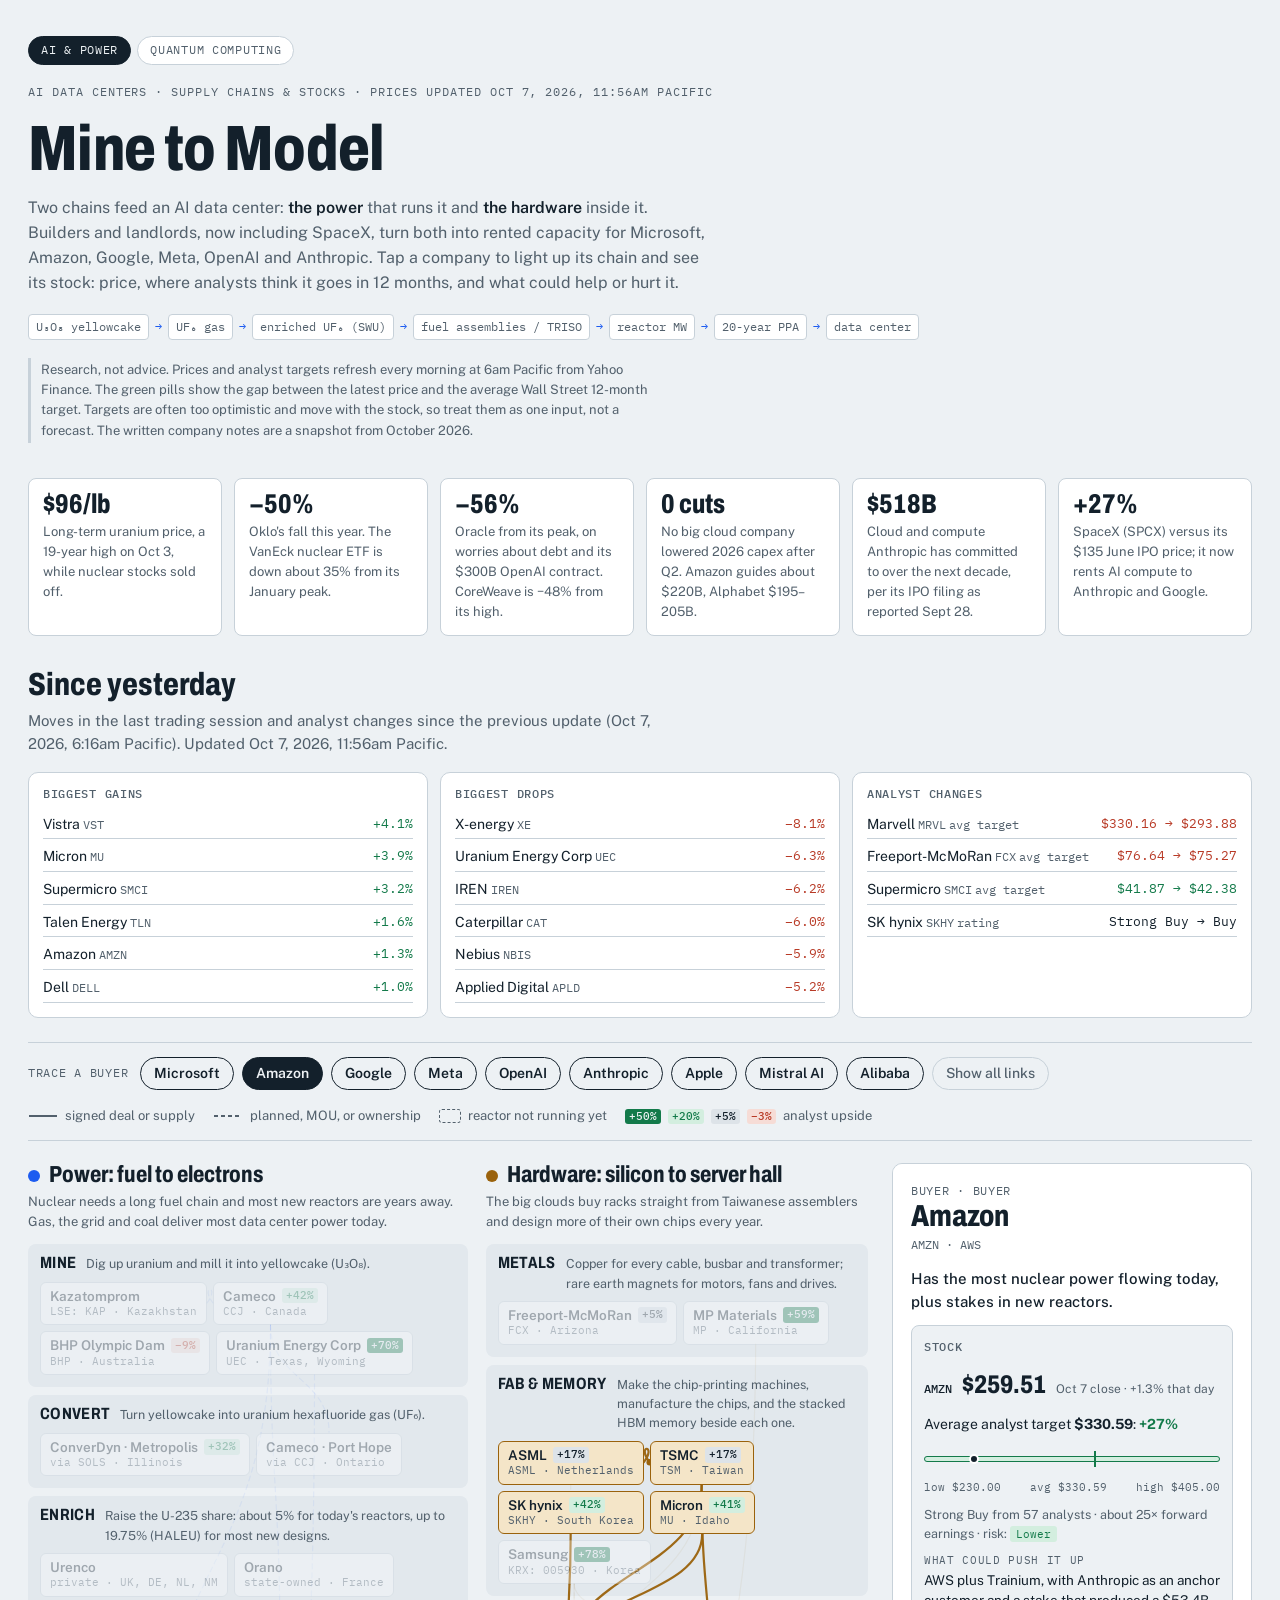
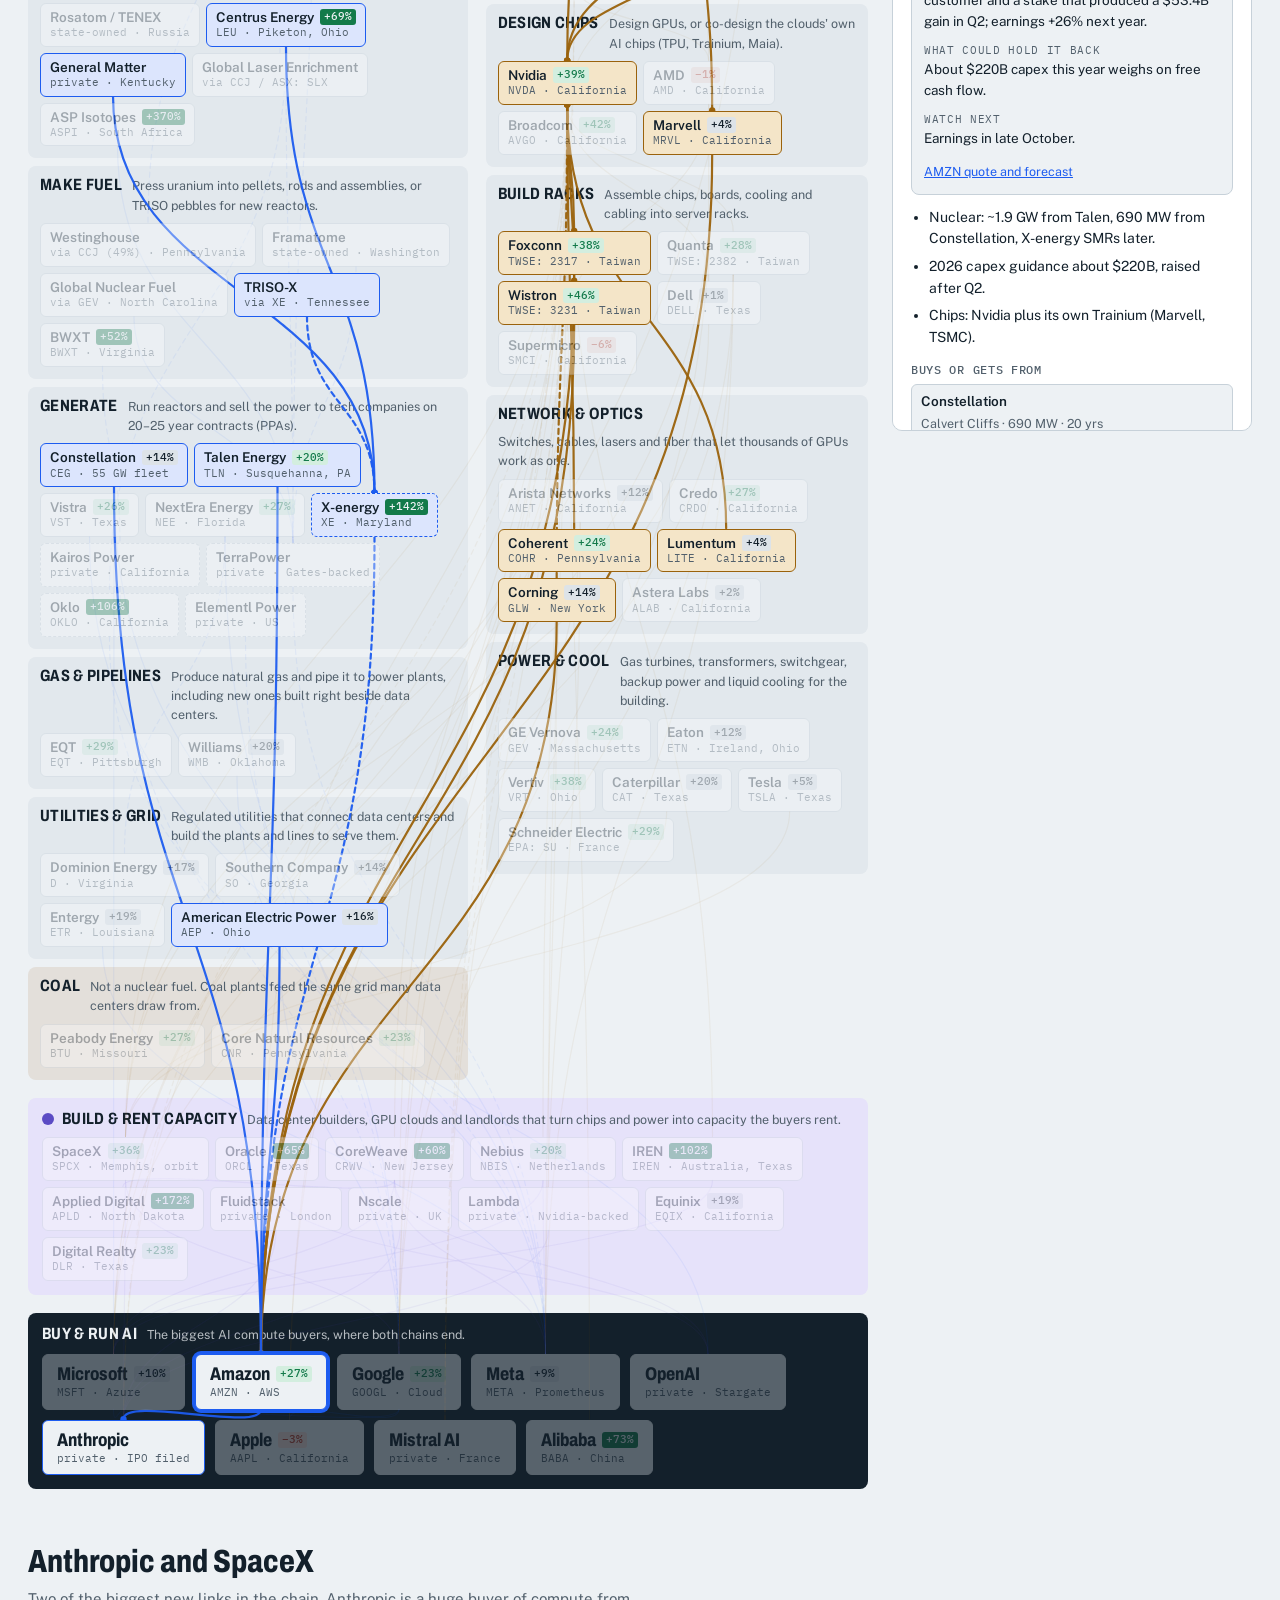
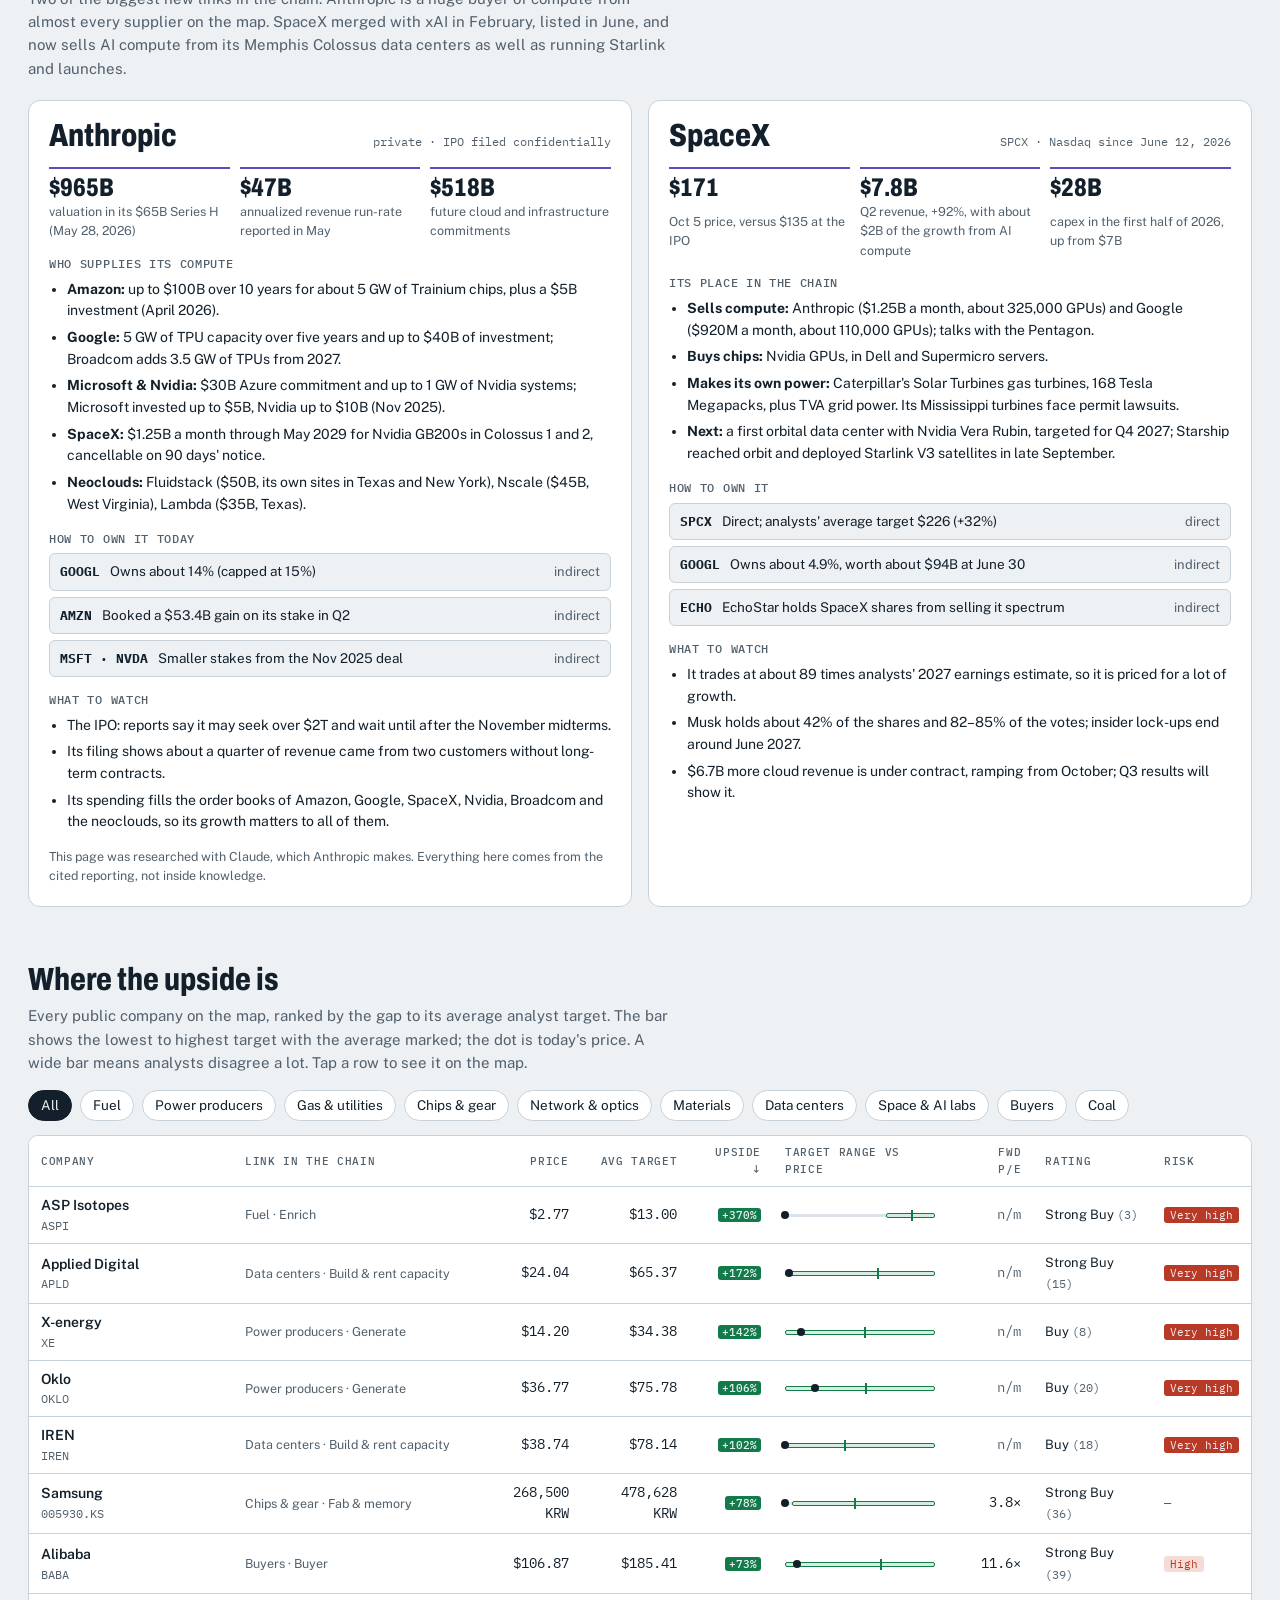
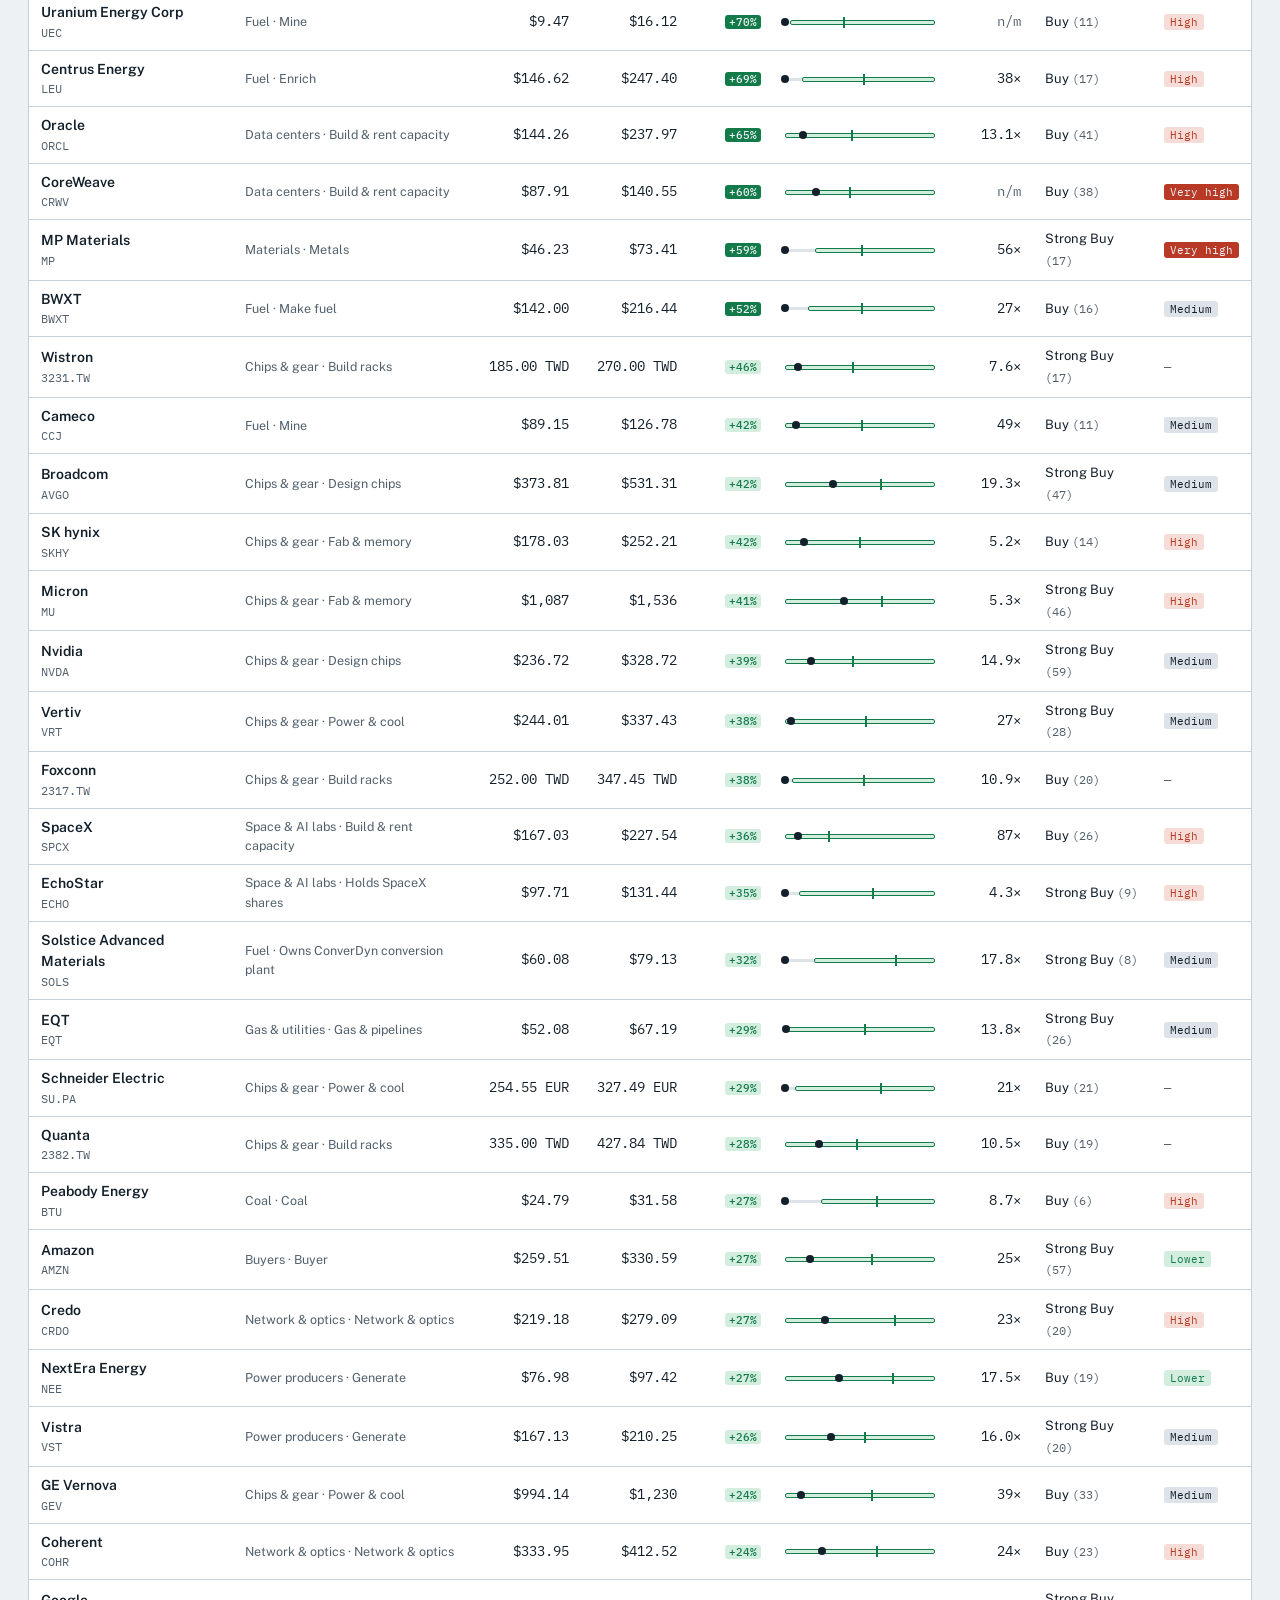
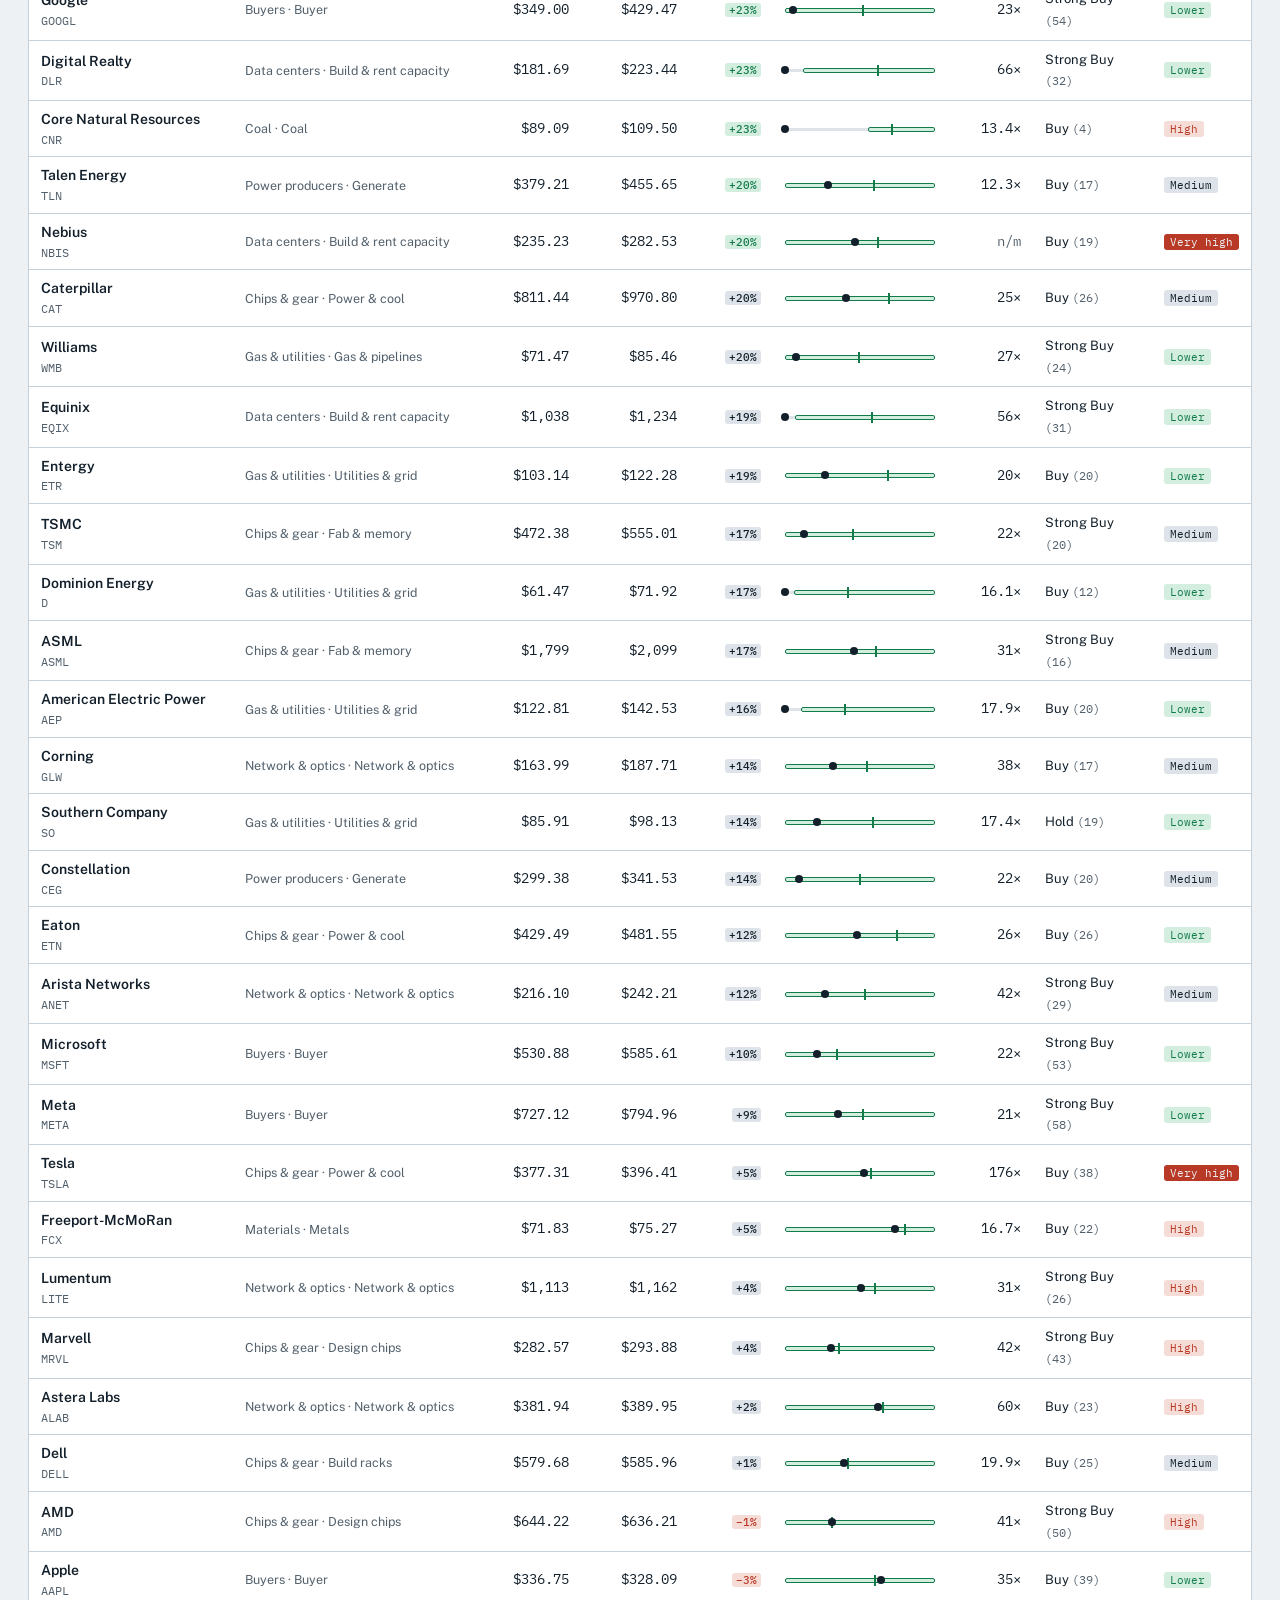
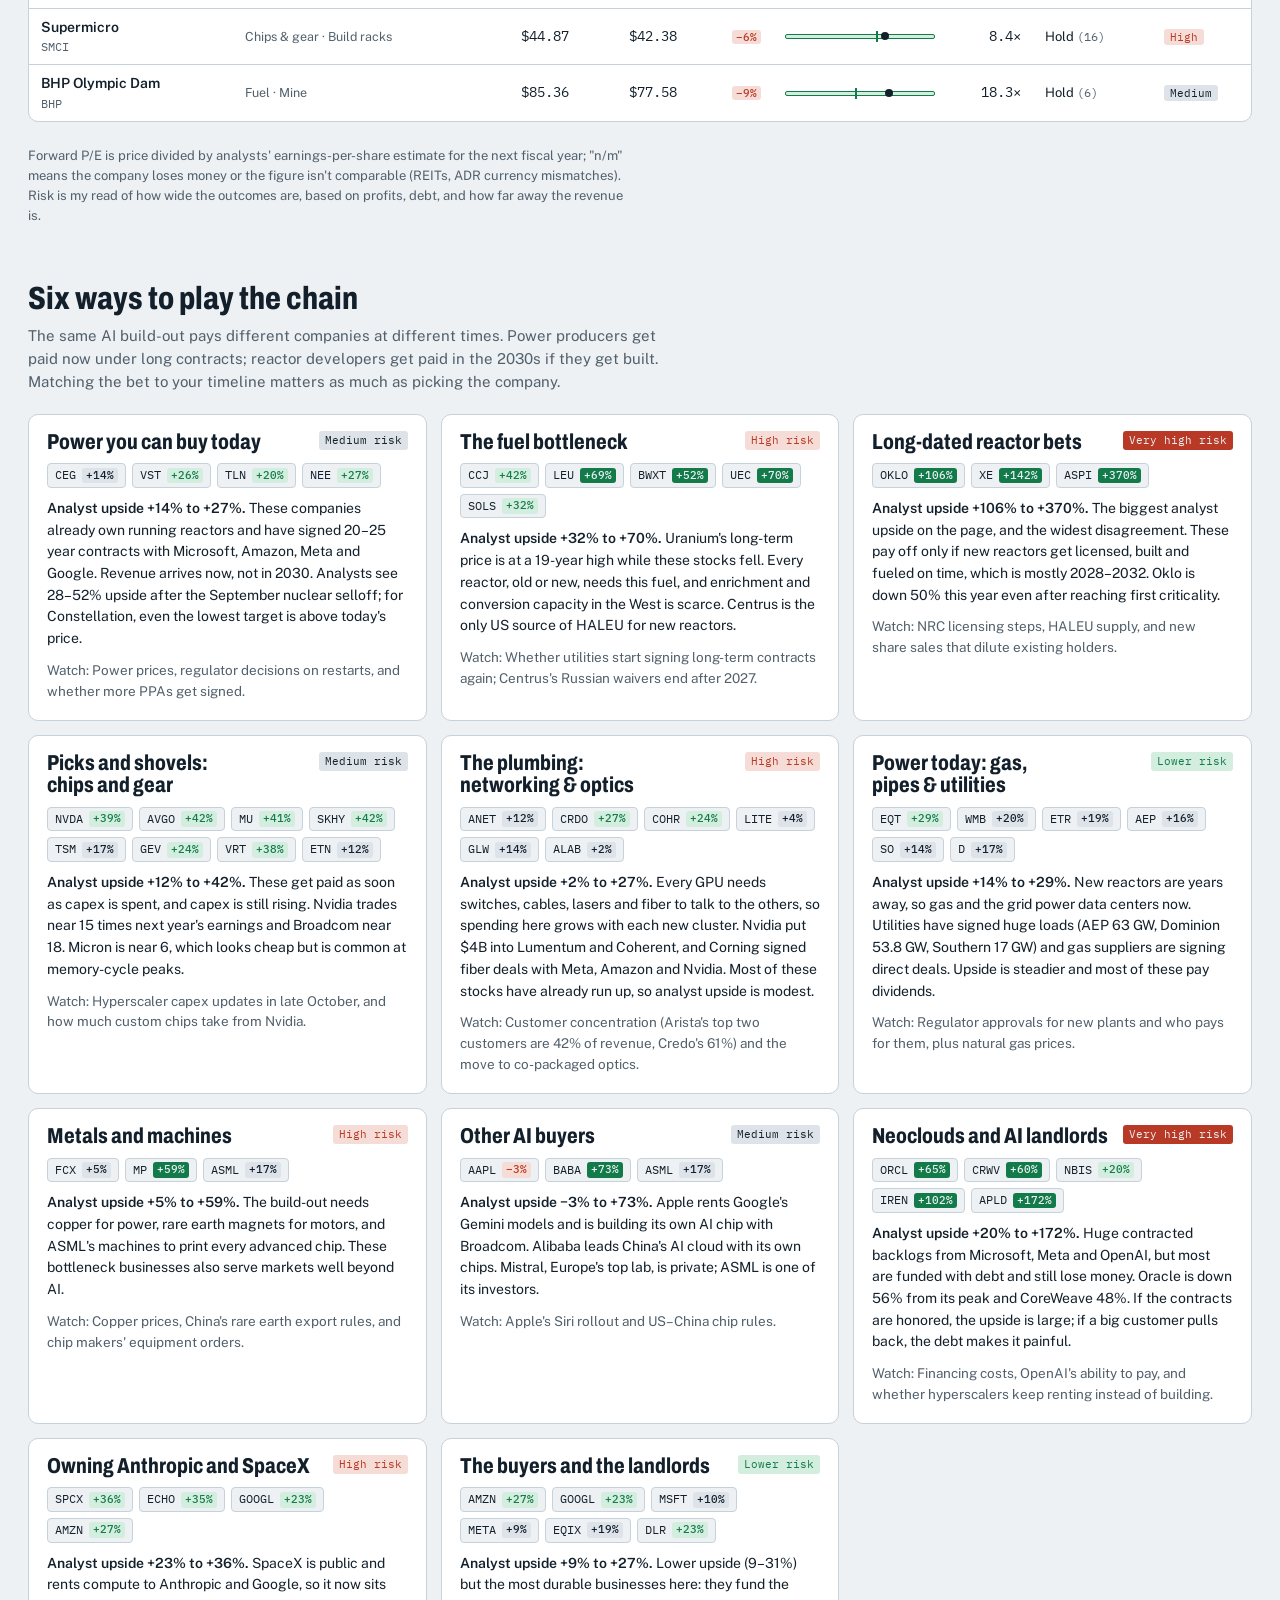
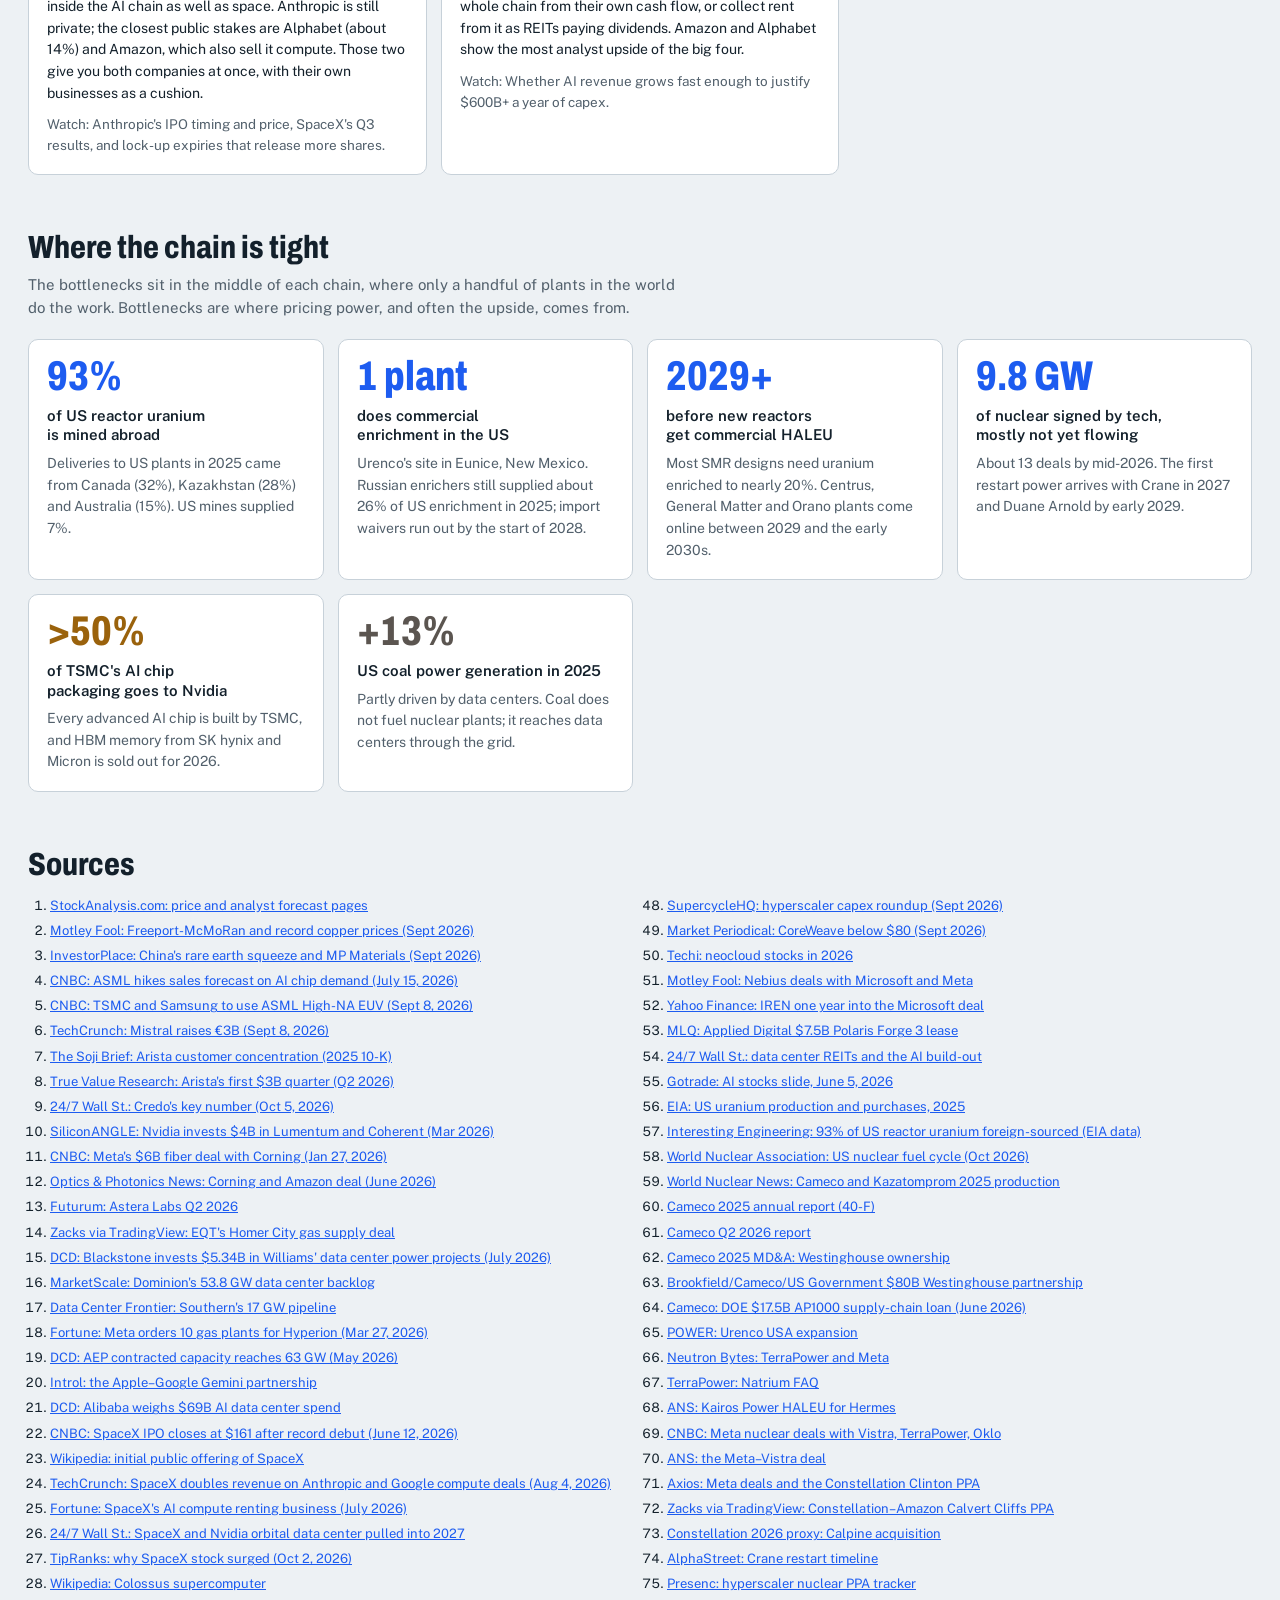
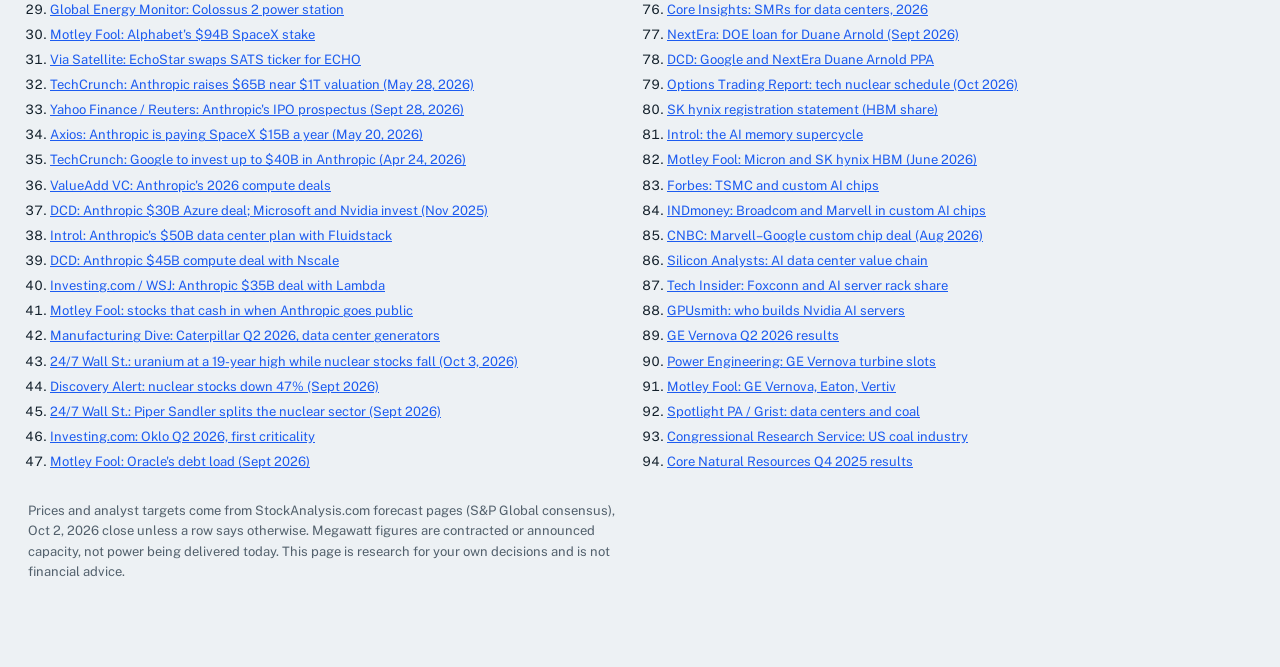
==== commit eed77978: "Add quantum computing page and share the page engine - quantum.html: supply-chain map, leaders, publ" ====
--- a/index.html
+++ b/index.html
@@ -42,6 +42,12 @@
 button{font:inherit;color:inherit}
 :focus-visible{outline:2px solid var(--atom);outline-offset:2px}
 .num{font-family:var(--mono);font-variant-numeric:tabular-nums}
+
+/* page nav */
+.pages{display:flex;flex-wrap:wrap;gap:6px;margin-bottom:18px}
+.pages a{font-family:var(--mono);font-size:12px;letter-spacing:.06em;text-transform:uppercase;text-decoration:none;color:var(--muted);border:1px solid var(--rule);border-radius:999px;padding:4px 12px;background:var(--surface)}
+.pages a:hover{color:var(--ink);border-color:var(--ink)}
+.pages a[aria-current="page"]{background:var(--ink);color:var(--bg);border-color:var(--ink)}
 
 /* header */
 .top{display:grid;gap:14px;max-width:900px}
@@ -274,6 +280,7 @@
 </head>
 <body>
 <div class="wrap">
+  <nav class="pages" aria-label="Pages"><a href="./" aria-current="page">AI &amp; power</a><a href="quantum.html">Quantum computing</a></nav>
   <header class="top">
     <div class="kicker">AI data centers · supply chains &amp; stocks · prices as of Oct 2–6, 2026 closes</div>
     <h1>Mine to Model</h1>
@@ -322,7 +329,7 @@
     <aside class="inspector" id="insp" aria-live="polite"></aside>
   </div>
 
-  <section class="block" id="labs">
+  <section class="block static" id="labs">
     <h2>Anthropic and SpaceX</h2>
     <p class="sub">Two of the biggest new links in the chain. Anthropic is a huge buyer of compute from almost every supplier on the map. SpaceX merged with xAI in February, listed in June, and now sells AI compute from its Memphis Colossus data centers as well as running Starlink and launches.</p>
     <div class="labs">
@@ -428,16 +435,7 @@
   </section>
 </div>
 
-<script>
-/* Web app settings.
-   Level 3 (watchlist): paste your Supabase Project URL and anon public key between the quotes.
-   The anon key is safe to put here; Row Level Security keeps each person's watchlist private. */
-window.MTM_CONFIG = {
-  app: true,
-  supabaseUrl: "",
-  supabaseAnonKey: ""
-};
-</script>
+<script src="config.js"></script>
 <script>
 const SRC = {
   sa:["StockAnalysis.com: price and analyst forecast pages","https://stockanalysis.com/"],
@@ -1045,7 +1043,19 @@
   watch:"Whether AI revenue grows fast enough to justify $600B+ a year of capex."}
 ];
 
-const APP = Object.assign({app:false, supabaseUrl:"", supabaseAnonKey:""}, window.MTM_CONFIG||{});
+const UI = {
+  topic:"AI data centers · supply chains & stocks",
+  rband:["Build &amp; rent capacity","Data center builders, GPU clouds and landlords that turn chips and power into capacity the buyers rent."],
+  buyers:["Buy &amp; run AI","The biggest AI compute buyers, where both chains end."],
+  bandR:"Build & rent capacity", bandU:"Buyer",
+  laneTxt:{u:"Buyer",dc:"Data centers",power:"Power chain",coal:"Grid power",hw:"Hardware chain"},
+  intro:["The pill on each company is the gap between its latest price and the average analyst target.","Companies without a pill are private, state-owned, or listed abroad; the panel says how to get exposure, if any.","Dashed boxes are reactors that aren't running yet."],
+  filters:["All","Fuel","Power producers","Gas & utilities","Chips & gear","Network & optics","Materials","Data centers","Space & AI labs","Buyers","Coal"],
+  start:"amazon"
+};
+S.sols.node="converdyn"; S.sols.name="Solstice Advanced Materials"; S.sols.link="Owns ConverDyn conversion plant"; S.sols.grp="Fuel";
+
+const APP = Object.assign({app:true, supabaseUrl:"", supabaseAnonKey:""}, window.MTM_CONFIG||{});
 const LIVE = {loaded:false, data:null, dshort:null};
 const $ = (s,el=document)=>el.querySelector(s);
 const map = $("#map"), svg = $("#links"), insp = $("#insp");
@@ -1097,13 +1107,13 @@
     });
     map.appendChild(lane);
   });
-  bandName.R="Build & rent capacity"; bandName.U="Buyer";
+  bandName.R=UI.bandR; bandName.U=UI.bandU;
   const r=document.createElement("div"); r.className="dcband";
-  r.innerHTML=`<div class="bandhead"><h3><span class="sw"></span>Build &amp; rent capacity</h3><p>Data center builders, GPU clouds and landlords that turn chips and power into capacity the buyers rent.</p></div><div class="chips"></div>`;
+  r.innerHTML=`<div class="bandhead"><h3><span class="sw"></span>${UI.rband[0]}</h3><p>${UI.rband[1]}</p></div><div class="chips"></div>`;
   RBAND.forEach(k=>r.querySelector(".chips").appendChild(chip(k)));
   map.appendChild(r);
   const buy=document.createElement("div"); buy.className="buyers";
-  buy.innerHTML=`<div class="bandhead"><h3>Buy &amp; run AI</h3><p>The biggest AI compute buyers, where both chains end.</p></div><div class="chips"></div>`;
+  buy.innerHTML=`<div class="bandhead"><h3>${UI.buyers[0]}</h3><p>${UI.buyers[1]}</p></div><div class="chips"></div>`;
   BUYERS.forEach(k=>buy.querySelector(".chips").appendChild(chip(k)));
   map.appendChild(buy);
 
@@ -1129,6 +1139,7 @@
 }
 
 function select(id, scroll){
+  if(id && !N[id]) id=null;
   sel=id; onSet=new Set(); onEdges=new Set();
   if(id){
     onSet.add(id);
@@ -1192,10 +1203,10 @@
     insp.innerHTML=`<div class="sheetbar"><span class="eyebrow">How to read this</span><button type="button" id="mintog">${minimized?"Expand":"Collapse"}</button></div>
     <div class="body"><div class="eyebrow">How to read this</div><h2>Pick a company</h2>
     <p class="role">Every faint line is a public deal, supply link or ownership stake. Tap a company to light up its chain and see its stock.</p>
-    <ul class="facts"><li>The pill on each company is the gap between its latest price and the average analyst target.</li><li>Companies without a pill are private, state-owned, or listed abroad; the panel says how to get exposure, if any.</li><li>Dashed boxes are reactors that aren't running yet.</li></ul></div>`;
+    <ul class="facts">${UI.intro.map(x=>`<li>${x}</li>`).join("")}</ul></div>`;
   } else {
     const d=N[sel];
-    const lane=laneOf(sel), laneTxt = lane==="u"?"Buyer":lane==="dc"?"Data centers":lane==="power"?"Power chain":lane==="coal"?"Grid power":"Hardware chain";
+    const lane=laneOf(sel), laneTxt = UI.laneTxt[lane];
     const srcs=(d.s||[]).map(k=>`<a href="${SRC[k][1]}" target="_blank" rel="noopener">${esc(SRC[k][0].split(":")[0])}</a>`).join("");
     insp.innerHTML=`<div class="sheetbar"><span class="eyebrow">${laneTxt} · ${bandName[d.b]}</span><button type="button" id="mintog">${minimized?"Expand":"Collapse"}</button></div>
     <div class="body">
@@ -1258,7 +1269,6 @@
 
 /* upside table */
 let ROWS=[];
-S.sols.node="converdyn"; S.sols.name="Solstice Advanced Materials"; S.sols.link="Owns ConverDyn conversion plant"; S.sols.grp="Fuel";
 function makeRows(){ ROWS = Object.keys(S).filter(k=>okStock(S[k]) && (N[k] || S[k].node)).map(k=>{
   const s=S[k], node = s.node || k;
   return {id:node, s, name: s.name || N[k].n, link: s.link || (bandName[N[node].b]||""), grp: s.grp || grpOf(node), up:upPct(s)};
@@ -1294,7 +1304,7 @@
 }
 function buildFilters(){
   const f=$("#filters");
-  ["All","Fuel","Power producers","Gas & utilities","Chips & gear","Network & optics","Materials","Data centers","Space & AI labs","Buyers","Coal"].forEach(g=>{
+  UI.filters.forEach(g=>{
     const b=document.createElement("button"); b.type="button"; b.textContent=g; b.setAttribute("aria-pressed",g===grpF?"true":"false");
     b.addEventListener("click",()=>{ grpF=g; f.querySelectorAll("button").forEach(x=>x.setAttribute("aria-pressed",x===b?"true":"false")); renderTable(); });
     f.appendChild(b);
@@ -1307,12 +1317,13 @@
 function buildThemes(){
   $("#themes").innerHTML=THEMES.map(th=>{
     const ups=th.ids.map(id=>okStock(S[id])?upPct(S[id]):null).filter(v=>v!=null);
-    const rng = ups.length? `${fmtPct(Math.min(...ups))} to ${fmtPct(Math.max(...ups))}` : "";
+    const lo=Math.min(...ups), hi=Math.max(...ups);
+    const rng = !ups.length? "" : (fmtPct(lo)===fmtPct(hi)? fmtPct(lo) : `${fmtPct(lo)} to ${fmtPct(hi)}`);
     const tks=th.ids.map(id=>{ const s=S[id]; const ok=okStock(s); const node= (s&&s.node)||id; const label = s&&s.tk? s.tk : N[id].n;
       return `<button type="button" data-go="${node}">${esc(label)} ${ok?`<span class="up ${upCls(upPct(s))}">${fmtPct(upPct(s))}</span>`:""}</button>`; }).join("");
     return `<article class="theme"><div class="hd"><h3>${esc(th.t)}</h3><span class="risk r${th.risk}">${RISK[th.risk]} risk</span></div>
       <div class="tks">${tks}</div>
-      <p><b>Analyst upside ${rng}.</b> ${esc(th.why)}</p>
+      <p>${rng?`<b>Analyst upside ${rng}.</b> `:""}${esc(th.why)}</p>
       <p class="watch">Watch: ${esc(th.watch)}</p></article>`;
   }).join("");
   $("#themes").querySelectorAll("[data-go]").forEach(b=>b.addEventListener("click",()=>select(b.dataset.go,true)));
@@ -1336,13 +1347,13 @@
     st.fpe = q.fpe>0? q.fpe : null;
     if(st.lo==null||st.hi==null){ st.lo=st.lo??st.avg; st.hi=st.hi??st.avg; }
   }
-  const k=$(".kicker"); if(k) k.textContent=`AI data centers · supply chains & stocks · prices updated ${data.asof_label||data.asof}`;
-  const nt=$("#notice"); if(nt) nt.textContent=`Research, not advice. Prices and analyst targets refresh every morning at 6am Pacific from ${data.source||"Yahoo Finance"}. The green pills show the gap between the latest price and the average Wall Street 12-month target. Targets are often too optimistic and move with the stock, so treat them as one input, not a forecast. The written company notes are a snapshot from October 2026.`;
+  const k=$(".kicker"); if(k) k.textContent=`${UI.topic} · prices updated ${data.asof_label||data.asof}`;
+  const nt=$("#notice"); if(nt) nt.textContent=`Research, not advice. Prices and analyst targets refresh every morning at 6am Pacific from ${data.source||"Yahoo Finance"}. The green pills show the gap between the latest price and the average Wall Street 12-month target. Targets are often too optimistic and move with the stock, so treat them as one input, not a forecast. The written company notes are a snapshot from October 2026.${UI.noticeTail?" "+UI.noticeTail:""}`;
   refreshAll();
 }
 function refreshAll(){
   for(const k in chipEl){ const nm=chipEl[k].querySelector(".nm"); if(nm) nm.innerHTML=nmHTML(k); }
-  makeRows(); renderTable(); buildThemes(); renderInsp(); renderToday(); draw();
+  makeRows(); renderTable(); buildThemes(); renderInsp(); renderToday(); draw(); if(typeof pageRefresh==="function") pageRefresh();
 }
 function liItem(id, sym, val, cls, extra, name){
   const go=(S[id]&&S[id].node)||id, nm=name||(S[id]&&S[id].name)||(N[go]?N[go].n:sym);
@@ -1358,11 +1369,12 @@
   const downs=movers.filter(r=>r.s.chg1d<0).sort((a,b)=>a.s.chg1d-b.s.chg1d).slice(0,6);
   $("#tUp").innerHTML = ups.length? ups.map(r=>liItem(r.id,r.s.tk,fmtChg(r.s.chg1d),"p","",r.name)).join("") : `<li class="empty">No gainers in the last session.</li>`;
   $("#tDown").innerHTML = downs.length? downs.map(r=>liItem(r.id,r.s.tk,fmtChg(r.s.chg1d),"n","",r.name)).join("") : `<li class="empty">No decliners in the last session.</li>`;
-  const tg=(ch.targets||[]).map(t=>liItem(t.id,t.symbol,`${fmt$(t.old,t.currency)} → ${fmt$(t.new,t.currency)}`, t.new>=t.old?"p":"n","avg target"));
-  const rt=(ch.ratings||[]).map(t=>liItem(t.id,t.symbol,`${esc(t.old||"—")} → ${esc(t.new||"—")}`, "", "rating"));
+  const onPage=t=>!!N[(S[t.id]&&S[t.id].node)||t.id];
+  const tg=(ch.targets||[]).filter(onPage).map(t=>liItem(t.id,t.symbol,`${fmt$(t.old,t.currency)} → ${fmt$(t.new,t.currency)}`, t.new>=t.old?"p":"n","avg target"));
+  const rt=(ch.ratings||[]).filter(onPage).map(t=>liItem(t.id,t.symbol,`${esc(t.old||"—")} → ${esc(t.new||"—")}`, "", "rating"));
   const all=tg.concat(rt);
   $("#tTgt").innerHTML = all.length? all.slice(0,10).join("") : `<li class="empty">No analyst target or rating changes since the last update.</li>`;
-  const wlIds=Object.keys(WL);
+  const wlIds=Object.keys(WL).filter(id=>N[id]);
   $("#tWLcol").hidden = !(user && wlIds.length);
   if(user && wlIds.length){
     $("#tWL").innerHTML = wlIds.map(id=>{ const s2=stockOf(id); if(!s2) return liItem(id,"",'—',""); const w=WL[id];
@@ -1431,8 +1443,8 @@
 
 build();
 makeRows(); buildFilters(); renderTable(); buildThemes();
-document.querySelectorAll("#labs [data-go]").forEach(b=>b.addEventListener("click",()=>select(b.dataset.go,true)));
-let start="amazon";
+document.querySelectorAll(".static [data-go]").forEach(b=>b.addEventListener("click",()=>select(b.dataset.go,true)));
+let start=UI.start;
 try{ const h=location.hash.slice(1); if(N[h]) start=h; }catch(e){}
 select(start);
 if(APP.app){ loadLive().then(initWatchlist); }
